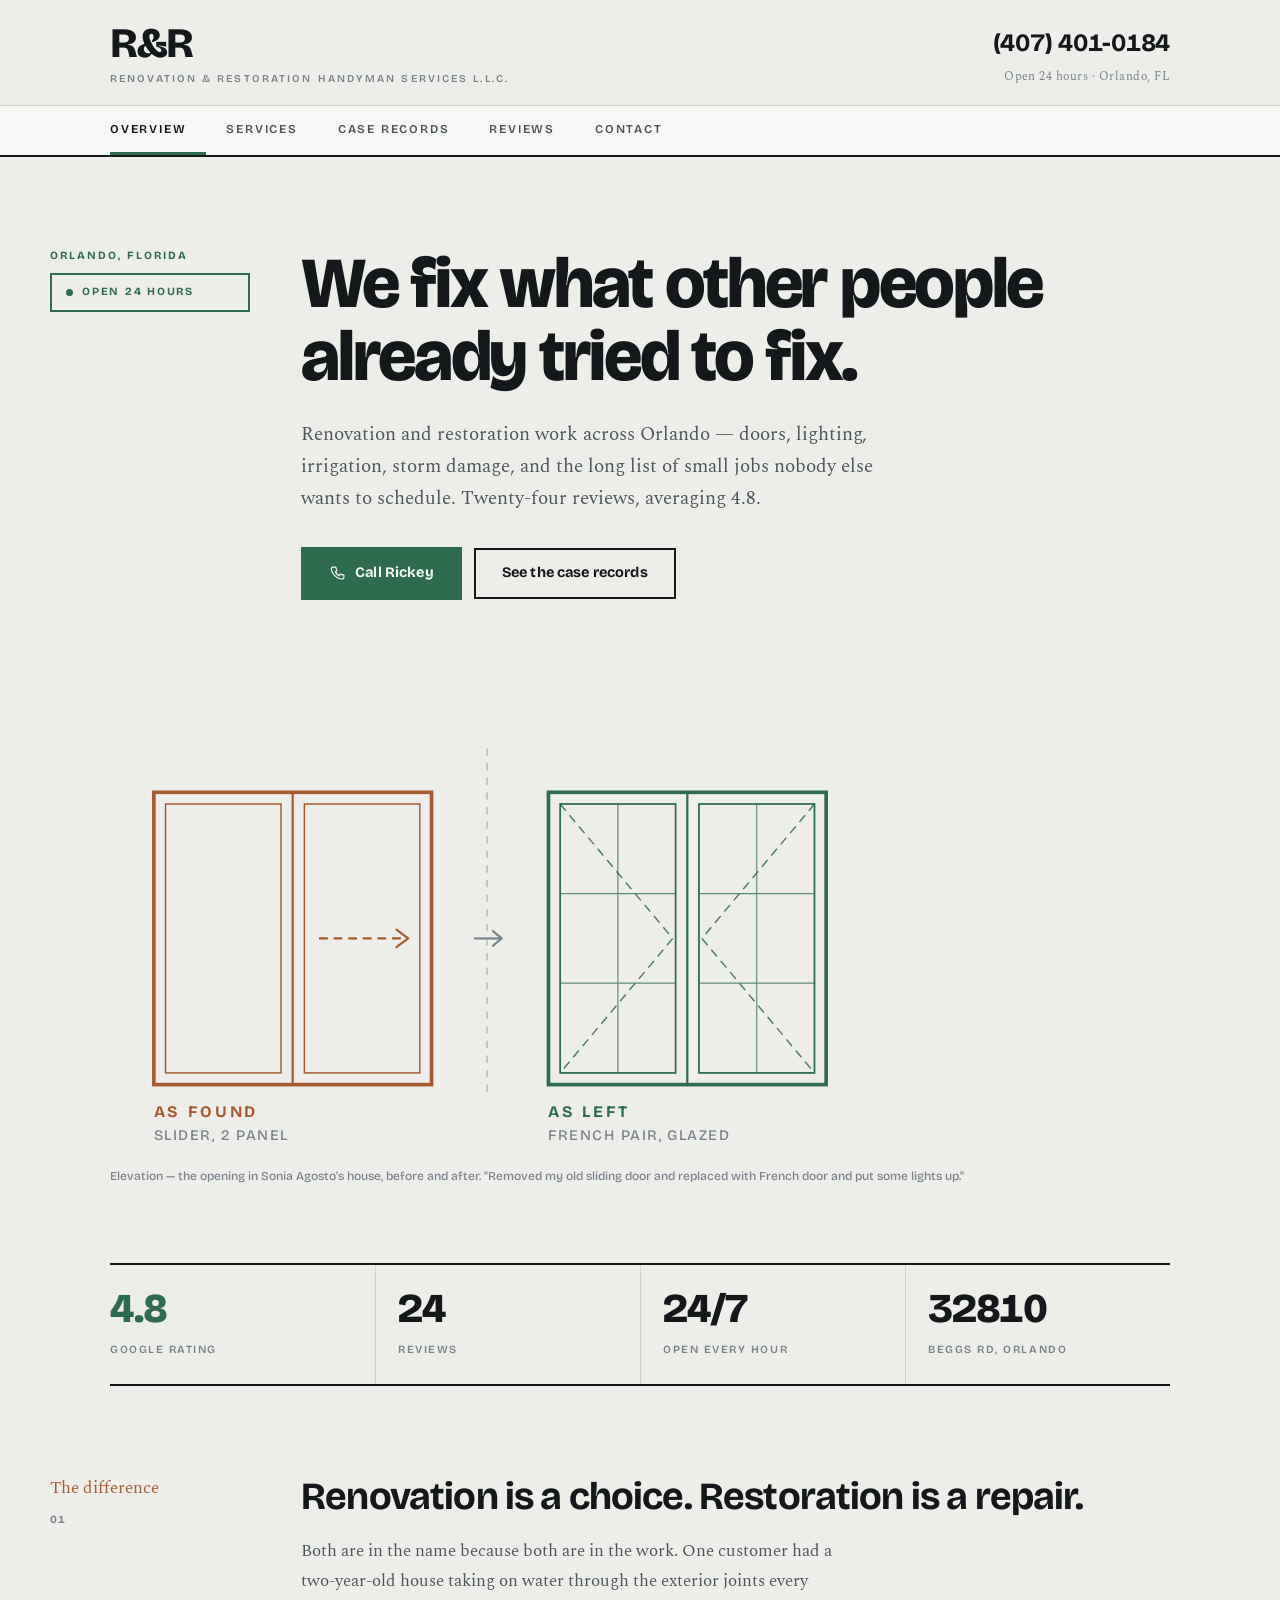
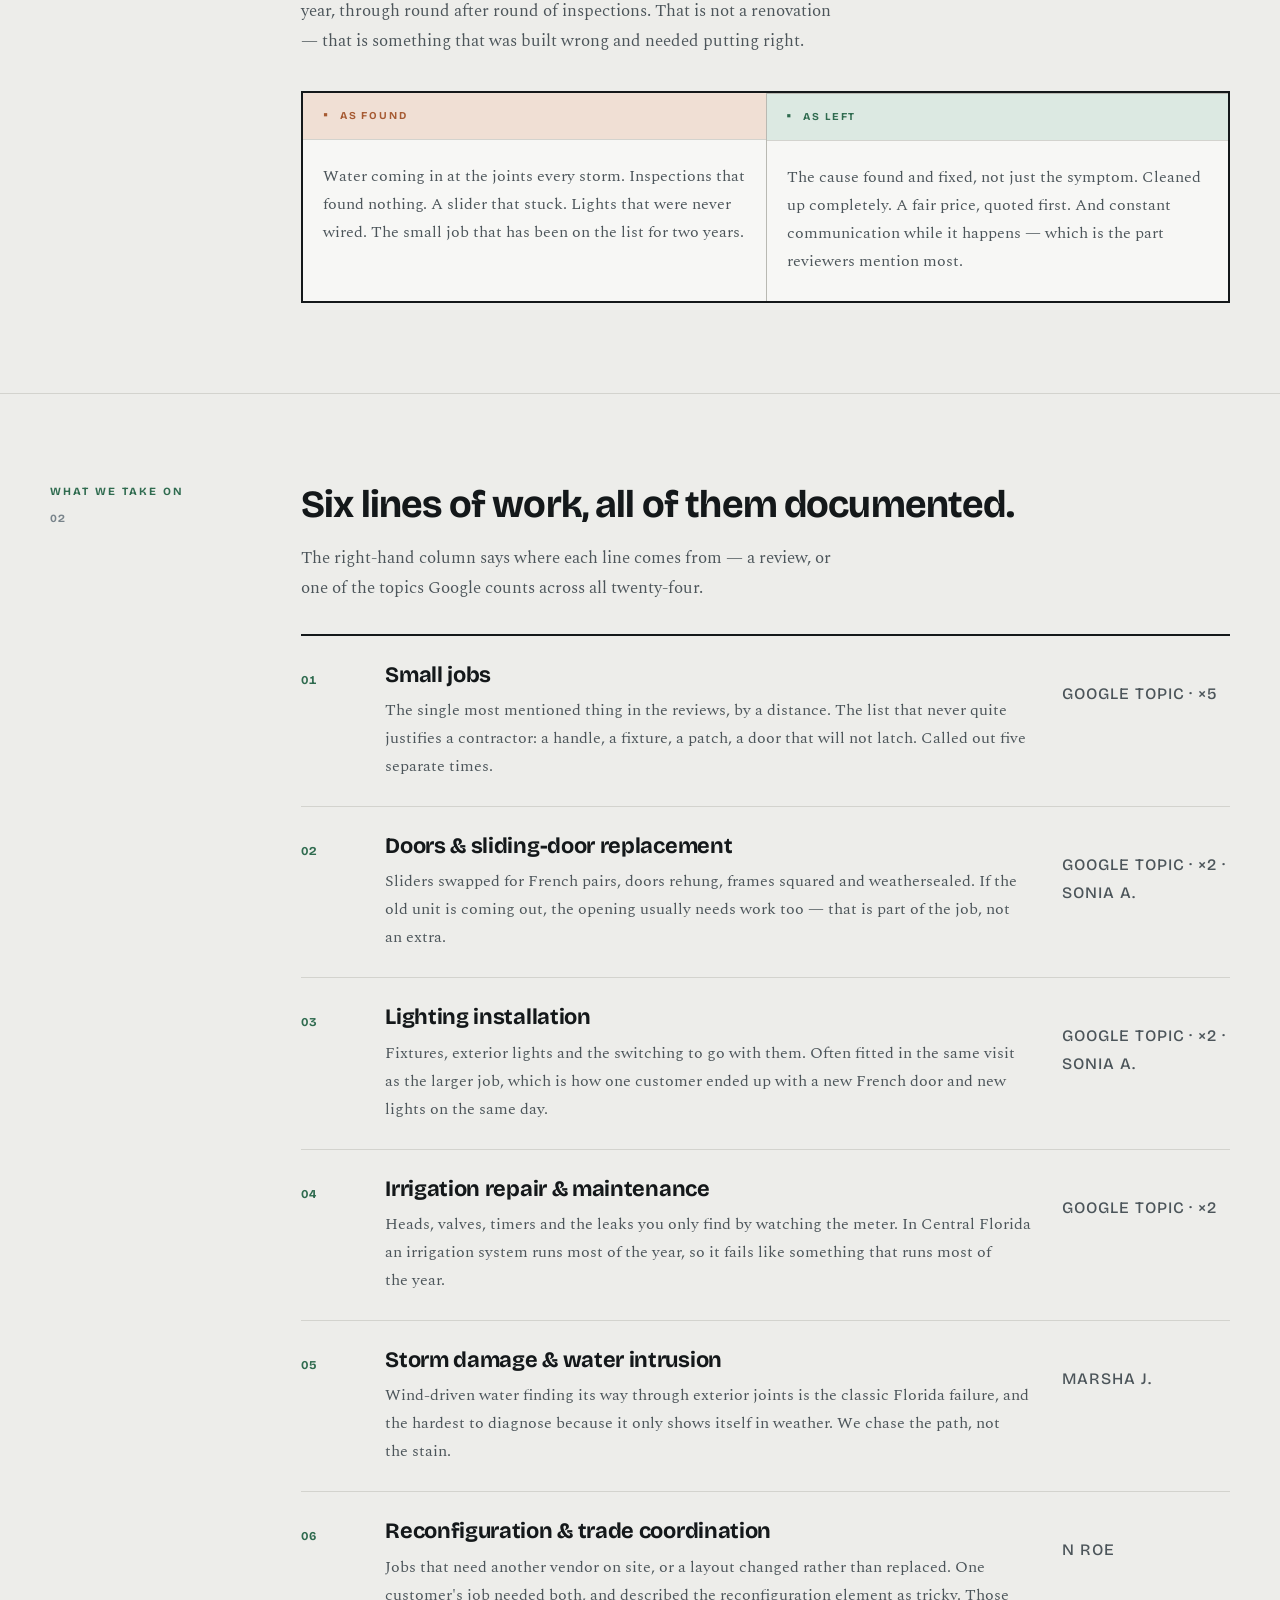
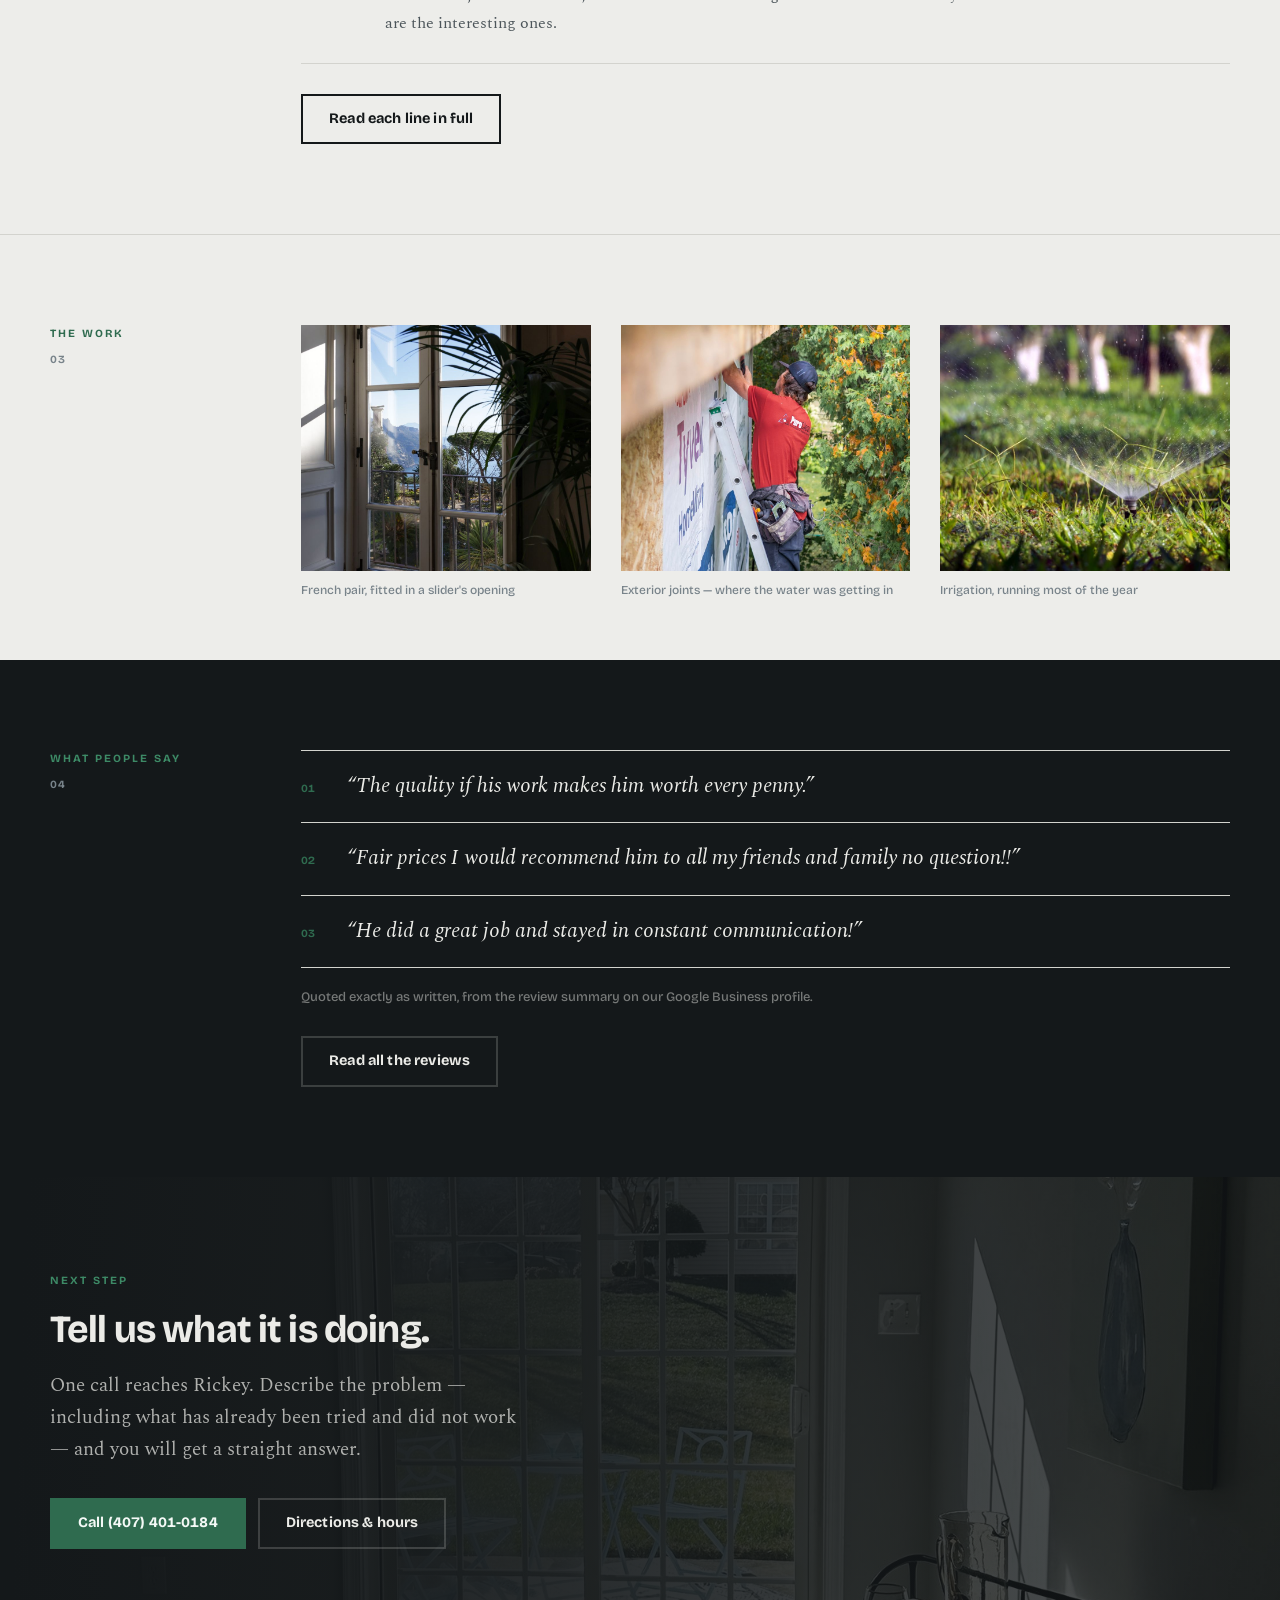
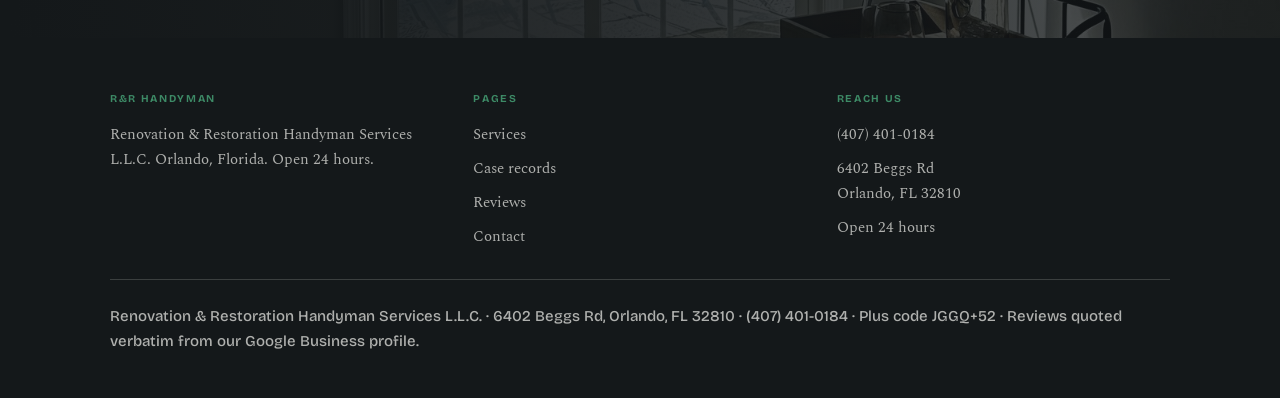
==== index.html @ 91dd341e "R&R Handyman site A fourth identity, sharing no architecture with the other three sites.  The busine" ====
<!DOCTYPE html>
<html lang="en">
<head>
<meta charset="utf-8">
<meta name="viewport" content="width=device-width, initial-scale=1">
<title>R&amp;R Handyman — Renovation &amp; Restoration in Orlando, FL</title>
<meta name="description" content="Renovation &amp; Restoration Handyman Services L.L.C. — doors, lighting, irrigation, storm-damage restoration and small jobs in Orlando, Florida. 4.8 stars, 24 reviews. Open 24 hours. (407) 401-0184.">
<link rel="preconnect" href="https://fonts.googleapis.com">
<link rel="preconnect" href="https://fonts.gstatic.com" crossorigin>
<link rel="stylesheet" href="https://fonts.googleapis.com/css2?family=Bricolage+Grotesque:opsz,wght@12..96,500;12..96,600;12..96,700;12..96,800&family=Spectral:ital,wght@0,400;0,500;0,600;1,400&display=swap">
<link rel="stylesheet" href="assets/site.css">
</head>
<body>

<header class="masthead">
  <div class="mast-top">
    <a class="mast-brand" href="index.html">
      <span class="mast-rr">R&amp;R</span>
      <span class="mast-full">Renovation &amp; Restoration Handyman Services L.L.C.</span>
    </a>
    <div class="mast-meta">
      <a class="ph" href="tel:+14074010184">(407) 401-0184</a>
      <span class="hrs">Open 24 hours · Orlando, FL</span>
    </div>
  </div>
  <nav class="mast-nav" aria-label="Main">
    <ul>
      <li><a href="index.html" aria-current="page">Overview</a></li>
      <li><a href="services.html">Services</a></li>
      <li><a href="cases.html">Case records</a></li>
      <li><a href="reviews.html">Reviews</a></li>
      <li><a href="contact.html">Contact</a></li>
    </ul>
  </nav>
</header>

<main>

  <section class="wrap section">
    <div class="hang">
      <div class="hang-label">
        <span class="kicker">Orlando, Florida</span>
        <span class="open"><span class="open-dot"></span>Open 24 hours</span>
      </div>
      <div>
        <h1 class="display">We fix what other people already tried to fix.</h1>
        <p class="lede measure" style="margin-top: 26px">Renovation and restoration work across Orlando — doors, lighting, irrigation, storm damage, and the long list of small jobs nobody else wants to schedule. Twenty-four reviews, averaging 4.8.</p>
        <div class="btn-row" style="margin-top: 32px">
          <a class="btn btn-green" href="tel:+14074010184">
            <svg width="17" height="17" viewBox="0 0 24 24" fill="none" aria-hidden="true"><path d="M6.6 3h3l1.5 5.2-2.1 1.5a12.5 12.5 0 0 0 5.3 5.3l1.5-2.1L21 14.4v3a2.4 2.4 0 0 1-2.6 2.4A16.8 16.8 0 0 1 3.2 5.6A2.4 2.4 0 0 1 5.6 3z" stroke="currentColor" stroke-width="1.7" stroke-linecap="round" stroke-linejoin="round"/></svg>
            Call Rickey
          </a>
          <a class="btn btn-line" href="cases.html">See the case records</a>
        </div>
      </div>
    </div>
  </section>

  <section class="wrap" style="padding-bottom: clamp(48px, 6vw, 80px)">
    <!-- Before/after door elevation, drawn from a documented job: a
         two-panel slider removed and a glazed French pair fitted in the
         same opening. Swing is shown the way an elevation shows it. -->
    <figure class="fig" style="margin: 0">
      <svg viewBox="0 0 520 320" fill="none" role="img" aria-label="Elevation drawing: a two-panel sliding door as found, and a glazed French door pair as left, in the same opening" style="width: 100%; max-width: 760px">
        <!-- AS FOUND: two-panel slider -->
        <g stroke="var(--oxide)">
          <rect x="30" y="70" width="190" height="200" stroke-width="2.5"/>
          <path d="M125 70v200" stroke-width="1.5"/>
          <rect x="38" y="78" width="79" height="184" stroke-width="1"/>
          <rect x="133" y="78" width="79" height="184" stroke-width="1"/>
          <path d="M143 170h60" stroke-width="1.5" stroke-dasharray="6 4"/>
          <path d="M196 164l8 6-8 6" stroke-width="1.5" stroke-linecap="round" stroke-linejoin="round"/>
        </g>
        <text x="30" y="292" font-family="Bricolage Grotesque, sans-serif" font-size="11" font-weight="700" letter-spacing="1.8" fill="var(--oxide)">AS FOUND</text>
        <text x="30" y="308" font-family="Bricolage Grotesque, sans-serif" font-size="10" font-weight="500" letter-spacing="1" fill="var(--ink-3)">SLIDER, 2 PANEL</text>

        <!-- the spine -->
        <g>
          <path d="M258 40v240" stroke="var(--rule-2)" stroke-width="1" stroke-dasharray="5 5"/>
          <path d="M249 170h18" stroke="var(--ink-3)" stroke-width="1.5"/>
          <path d="M262 165l6 5-6 5" stroke="var(--ink-3)" stroke-width="1.5" stroke-linecap="round" stroke-linejoin="round"/>
        </g>

        <!-- AS LEFT: glazed French pair, with elevation swing marks -->
        <g stroke="var(--green)">
          <rect x="300" y="70" width="190" height="200" stroke-width="2.5"/>
          <path d="M395 70v200" stroke-width="1.5"/>
          <rect x="308" y="78" width="79" height="184" stroke-width="1.2"/>
          <rect x="403" y="78" width="79" height="184" stroke-width="1.2"/>
          <!-- glazing bars: two lites across, three down, each leaf -->
          <path d="M347.5 78v184M308 139.3h79M308 200.6h79" stroke-width="0.8" opacity=".75"/>
          <path d="M442.5 78v184M403 139.3h79M403 200.6h79" stroke-width="0.8" opacity=".75"/>
          <!-- swing indication, elevation convention -->
          <path d="M308 78L385 170L308 262" stroke-width="1" stroke-dasharray="6 4" opacity=".85"/>
          <path d="M482 78L405 170L482 262" stroke-width="1" stroke-dasharray="6 4" opacity=".85"/>
        </g>
        <text x="300" y="292" font-family="Bricolage Grotesque, sans-serif" font-size="11" font-weight="700" letter-spacing="1.8" fill="var(--green)">AS LEFT</text>
        <text x="300" y="308" font-family="Bricolage Grotesque, sans-serif" font-size="10" font-weight="500" letter-spacing="1" fill="var(--ink-3)">FRENCH PAIR, GLAZED</text>
      </svg>
      <figcaption>Elevation — the opening in Sonia Agosto's house, before and after. "Removed my old sliding door and replaced with French door and put some lights up."</figcaption>
    </figure>
  </section>

  <section class="wrap">
    <div class="tally">
      <div><p class="v green">4.8</p><p class="k">Google rating</p></div>
      <div><p class="v">24</p><p class="k">Reviews</p></div>
      <div><p class="v">24/7</p><p class="k">Open every hour</p></div>
      <div><p class="v">32810</p><p class="k">Beggs Rd, Orlando</p></div>
    </div>
  </section>

  <section class="wrap section">
    <div class="hang">
      <div class="hang-label">
        <span class="kicker-oxide">The difference</span>
        <span class="kicker-num">01</span>
      </div>
      <div>
        <h2 class="h-section measure-tight">Renovation is a choice. Restoration is a repair.</h2>
        <p class="prose measure" style="margin-top: 20px; margin-bottom: 34px">Both are in the name because both are in the work. One customer had a two-year-old house taking on water through the exterior joints every year, through round after round of inspections. That is not a renovation — that is something that was built wrong and needed putting right.</p>

        <div class="spine">
          <div class="side side-found">
            <p class="side-head"><span class="mk">▪</span>As found</p>
            <div class="side-body">
              <p>Water coming in at the joints every storm. Inspections that found nothing. A slider that stuck. Lights that were never wired. The small job that has been on the list for two years.</p>
            </div>
          </div>
          <div class="side side-left">
            <p class="side-head"><span class="mk">▪</span>As left</p>
            <div class="side-body">
              <p>The cause found and fixed, not just the symptom. Cleaned up completely. A fair price, quoted first. And constant communication while it happens — which is the part reviewers mention most.</p>
            </div>
          </div>
        </div>
      </div>
    </div>
  </section>

  <div class="rule"></div>

  <section class="wrap section">
    <div class="hang">
      <div class="hang-label">
        <span class="kicker">What we take on</span>
        <span class="kicker-num">02</span>
      </div>
      <div>
        <h2 class="h-section measure-tight">Six lines of work, all of them documented.</h2>
        <p class="prose measure" style="margin-top: 18px; margin-bottom: 30px">The right-hand column says where each line comes from — a review, or one of the topics Google counts across all twenty-four.</p>

        <div class="rows">
          <div class="row">
            <span class="row-n">01</span>
            <div>
              <h3>Small jobs</h3>
              <p>The single most mentioned thing in the reviews, by a distance. The list that never quite justifies a contractor: a handle, a fixture, a patch, a door that will not latch. Called out five separate times.</p>
            </div>
            <p class="row-src">Google topic · ×5</p>
          </div>
          <div class="row">
            <span class="row-n">02</span>
            <div>
              <h3>Doors &amp; sliding-door replacement</h3>
              <p>Sliders swapped for French pairs, doors rehung, frames squared and weathersealed. If the old unit is coming out, the opening usually needs work too — that is part of the job, not an extra.</p>
            </div>
            <p class="row-src">Google topic · ×2 · Sonia A.</p>
          </div>
          <div class="row">
            <span class="row-n">03</span>
            <div>
              <h3>Lighting installation</h3>
              <p>Fixtures, exterior lights and the switching to go with them. Often fitted in the same visit as the larger job, which is how one customer ended up with a new French door and new lights on the same day.</p>
            </div>
            <p class="row-src">Google topic · ×2 · Sonia A.</p>
          </div>
          <div class="row">
            <span class="row-n">04</span>
            <div>
              <h3>Irrigation repair &amp; maintenance</h3>
              <p>Heads, valves, timers and the leaks you only find by watching the meter. In Central Florida an irrigation system runs most of the year, so it fails like something that runs most of the year.</p>
            </div>
            <p class="row-src">Google topic · ×2</p>
          </div>
          <div class="row">
            <span class="row-n">05</span>
            <div>
              <h3>Storm damage &amp; water intrusion</h3>
              <p>Wind-driven water finding its way through exterior joints is the classic Florida failure, and the hardest to diagnose because it only shows itself in weather. We chase the path, not the stain.</p>
            </div>
            <p class="row-src">Marsha J.</p>
          </div>
          <div class="row">
            <span class="row-n">06</span>
            <div>
              <h3>Reconfiguration &amp; trade coordination</h3>
              <p>Jobs that need another vendor on site, or a layout changed rather than replaced. One customer's job needed both, and described the reconfiguration element as tricky. Those are the interesting ones.</p>
            </div>
            <p class="row-src">N Roe</p>
          </div>
        </div>

        <div class="btn-row" style="margin-top: 30px">
          <a class="btn btn-line" href="services.html">Read each line in full</a>
        </div>
      </div>
    </div>
  </section>

  <div class="rule"></div>

  <section class="wrap section">
    <div class="hang">
      <div class="hang-label">
        <span class="kicker">The work</span>
        <span class="kicker-num">03</span>
      </div>
      <div class="fig-row">
        <figure class="fig fig-4x3">
          <img src="assets/img/french-left.jpg" alt="French doors standing open onto a garden">
          <figcaption>French pair, fitted in a slider's opening</figcaption>
        </figure>
        <figure class="fig fig-4x3">
          <img src="assets/img/exterior-found.jpg" alt="A worker on a ladder repairing exterior siding">
          <figcaption>Exterior joints — where the water was getting in</figcaption>
        </figure>
        <figure class="fig fig-4x3">
          <img src="assets/img/irrigation.jpg" alt="A sprinkler watering a green lawn">
          <figcaption>Irrigation, running most of the year</figcaption>
        </figure>
      </div>
    </div>
  </section>

  <section class="band">
    <div class="wrap section">
      <div class="hang">
        <div class="hang-label">
          <span class="kicker">What people say</span>
          <span class="kicker-num">04</span>
        </div>
        <div>
          <div class="quotes">
            <div class="quote-row">
              <span class="n">01</span>
              <p class="q" style="color: var(--on-slate)">“The quality if his work makes him worth every penny.”</p>
            </div>
            <div class="quote-row">
              <span class="n">02</span>
              <p class="q" style="color: var(--on-slate)">“Fair prices I would recommend him to all my friends and family no question!!”</p>
            </div>
            <div class="quote-row">
              <span class="n">03</span>
              <p class="q" style="color: var(--on-slate)">“He did a great job and stayed in constant communication!”</p>
            </div>
          </div>
          <p class="fine" style="margin-top: 18px">Quoted exactly as written, from the review summary on our Google Business profile.</p>
          <div class="btn-row" style="margin-top: 28px">
            <a class="btn btn-line-light" href="reviews.html">Read all the reviews</a>
          </div>
        </div>
      </div>
    </div>
  </section>

  <section class="band-photo">
    <img src="assets/img/hero.jpg" alt="A sunlit living room with glass doors opening onto a lawn">
    <span class="veil"></span>
    <div class="wrap section">
      <span class="kicker">Next step</span>
      <h2 class="h-section measure-tight" style="margin-top: 14px; color: var(--on-slate)">Tell us what it is doing.</h2>
      <p class="lede measure-tight" style="margin-top: 20px">One call reaches Rickey. Describe the problem — including what has already been tried and did not work — and you will get a straight answer.</p>
      <div class="btn-row" style="margin-top: 32px">
        <a class="btn btn-green" href="tel:+14074010184">Call (407) 401-0184</a>
        <a class="btn btn-line-light" href="contact.html">Directions &amp; hours</a>
      </div>
    </div>
  </section>
</main>

<footer class="foot">
  <div class="wrap">
    <div class="foot-grid">
      <div>
        <h4>R&amp;R Handyman</h4>
        <p>Renovation &amp; Restoration Handyman Services L.L.C. Orlando, Florida. Open 24 hours.</p>
      </div>
      <div>
        <h4>Pages</h4>
        <ul>
          <li><a href="services.html">Services</a></li>
          <li><a href="cases.html">Case records</a></li>
          <li><a href="reviews.html">Reviews</a></li>
          <li><a href="contact.html">Contact</a></li>
        </ul>
      </div>
      <div>
        <h4>Reach us</h4>
        <ul>
          <li><a href="tel:+14074010184">(407) 401-0184</a></li>
          <li><a href="contact.html">6402 Beggs Rd<br>Orlando, FL 32810</a></li>
          <li>Open 24 hours</li>
        </ul>
      </div>
    </div>
    <p class="foot-fine">Renovation &amp; Restoration Handyman Services L.L.C. · 6402 Beggs Rd, Orlando, FL 32810 · (407) 401-0184 · Plus code JGGQ+52 · Reviews quoted verbatim from our Google Business profile.</p>
  </div>
</footer>

</body>
</html>
---- assets/site.css ----
/* ═══════════════════════════════════════════════════════════════════
   Renovation & Restoration Handyman Services L.L.C. — stylesheet

   Identity: as found → as left. The business restores things, so the
   page is built as a set of case records with a before/after spine.
   The palette carries the concept: oxide for the condition found,
   restoration green for the condition left, on a plaster ground.

   Type inverts the usual: a grotesque display over a serif body.
   ═══════════════════════════════════════════════════════════════════ */

:root {
  --plaster:   #EDEDEA;
  --plaster-2: #E2E2DE;
  --paper:     #F7F7F5;
  --slate:     #14181A;
  --slate-2:   #2A3033;

  --ink:    #14181A;
  --ink-2:  #4C555A;
  --ink-3:  #78838A;
  --rule:   #D3D3CE;
  --rule-2: #B9B9B2;

  --oxide:      #A65A32;   /* as found */
  --oxide-soft: #F0DFD4;
  --green:      #2F6B4F;   /* as left */
  --green-hi:   #3D8A66;
  --green-soft: #DCE9E2;

  --on-slate:   #EBEBE7;
  --on-slate-2: rgba(235, 235, 231, 0.72);
  --on-slate-3: rgba(235, 235, 231, 0.46);
  --rule-slate: rgba(235, 235, 231, 0.18);

  --font-display: "Bricolage Grotesque", "Helvetica Neue", Arial, sans-serif;
  --font-body:    "Spectral", Georgia, "Times New Roman", serif;

  --wrap: 1180px;
  --gutter: clamp(20px, 5vw, 60px);
}

@media (prefers-color-scheme: dark) {
  :root:not([data-theme="light"]) {
    --plaster: #101416; --plaster-2: #171D20; --paper: #1A2124;
    --slate: #05090A; --slate-2: #0E1416;
    --ink: #E9EAE7; --ink-2: #AAB4B8; --ink-3: #808C92;
    --rule: #242D31; --rule-2: #354146;
    --oxide: #D08355; --oxide-soft: #33200F;
    --green: #5FAE86; --green-hi: #7BC69E; --green-soft: #12281E;
    --on-slate: #E9EAE7; --on-slate-2: rgba(233,234,231,.72);
    --on-slate-3: rgba(233,234,231,.46); --rule-slate: rgba(233,234,231,.16);
  }
}
:root[data-theme="dark"] {
  --plaster: #101416; --plaster-2: #171D20; --paper: #1A2124;
  --slate: #05090A; --slate-2: #0E1416;
  --ink: #E9EAE7; --ink-2: #AAB4B8; --ink-3: #808C92;
  --rule: #242D31; --rule-2: #354146;
  --oxide: #D08355; --oxide-soft: #33200F;
  --green: #5FAE86; --green-hi: #7BC69E; --green-soft: #12281E;
  --on-slate: #E9EAE7; --on-slate-2: rgba(233,234,231,.72);
  --on-slate-3: rgba(233,234,231,.46); --rule-slate: rgba(233,234,231,.16);
}

*, *::before, *::after { box-sizing: border-box; }

body {
  margin: 0;
  background: var(--plaster);
  color: var(--ink);
  font-family: var(--font-body);
  font-size: 16.5px;
  line-height: 1.68;
  text-wrap: pretty;
  -webkit-font-smoothing: antialiased;
  -moz-osx-font-smoothing: grayscale;
}
h1, h2, h3, h4 { margin: 0; font-weight: 700; }
p { margin: 0; }
img, svg { display: block; max-width: 100%; }
a { color: var(--green); text-underline-offset: 3px; }
a:hover { color: var(--green-hi); }
:focus { outline: none; }
:focus-visible { outline: 2px solid var(--green); outline-offset: 3px; }
::selection { background: color-mix(in srgb, var(--green) 26%, transparent); }

.wrap { max-width: var(--wrap); margin: 0 auto; padding: 0 var(--gutter); }

/* ══ masthead: brand on one line, nav on a second, rules between ══ */
.masthead { background: var(--plaster); border-bottom: 2px solid var(--slate); }
.mast-top {
  max-width: var(--wrap); margin: 0 auto; padding: 22px var(--gutter) 18px;
  display: flex; align-items: flex-end; flex-wrap: wrap; gap: 14px 28px;
}
.mast-brand { text-decoration: none; color: var(--ink); margin-right: auto; }
.mast-rr {
  font-family: var(--font-display);
  font-variation-settings: "wdth" 100, "opsz" 40;
  font-weight: 800; font-size: clamp(28px, 3.4vw, 42px);
  line-height: .92; letter-spacing: -0.03em; display: block;
}
.mast-full {
  display: block; margin-top: 7px;
  font-family: var(--font-display); font-weight: 600;
  font-size: 10.5px; letter-spacing: 0.2em; text-transform: uppercase;
  color: var(--ink-3);
}
.mast-meta { display: grid; gap: 3px; text-align: right; }
.mast-meta .ph {
  font-family: var(--font-display); font-weight: 700;
  font-size: clamp(19px, 2vw, 25px); letter-spacing: -0.01em;
  color: var(--ink); text-decoration: none; font-variant-numeric: tabular-nums;
}
.mast-meta .ph:hover { color: var(--green); }
.mast-meta .hrs { font-size: 12px; color: var(--ink-3); letter-spacing: .04em; }

.mast-nav {
  border-top: 1px solid var(--rule);
  background: var(--paper);
}
.mast-nav ul {
  max-width: var(--wrap); margin: 0 auto; padding: 0 var(--gutter);
  list-style: none; display: flex; flex-wrap: wrap; gap: 0;
}
.mast-nav a {
  display: block; padding: 13px 20px 13px 0; margin-right: 20px;
  font-family: var(--font-display); font-weight: 600;
  font-size: 12px; letter-spacing: 0.15em; text-transform: uppercase;
  color: var(--ink-2); text-decoration: none;
  border-bottom: 3px solid transparent;
}
.mast-nav a:hover { color: var(--ink); border-bottom-color: var(--rule-2); }
.mast-nav a[aria-current="page"] { color: var(--ink); border-bottom-color: var(--green); }

/* ══ hanging-heading grid: label left, content right ══ */
.hang { display: grid; gap: 20px 40px; grid-template-columns: 1fr; }
@media (min-width: 940px) {
  .hang { grid-template-columns: 200px minmax(0, 1fr); gap: 20px clamp(32px, 4vw, 64px); }
}
.hang-label { align-content: start; display: grid; gap: 8px; }
.kicker {
  font-family: var(--font-display); font-weight: 700;
  font-size: 11px; letter-spacing: 0.18em; text-transform: uppercase;
  color: var(--green);
}
.kicker-oxide { color: var(--oxide); }
.kicker-num {
  font-family: var(--font-display); font-weight: 700;
  font-size: 11px; letter-spacing: 0.12em; color: var(--ink-3);
  font-variant-numeric: tabular-nums;
}

.section { padding: clamp(56px, 7vw, 92px) 0; }
.section-sm { padding: clamp(38px, 4.5vw, 56px) 0; }
.rule { height: 1px; border: 0; margin: 0; background: var(--rule); }
.rule-heavy { height: 2px; border: 0; margin: 0; background: var(--slate); }

/* ══ typography ══ */
.display {
  font-family: var(--font-display);
  font-variation-settings: "wdth" 100, "opsz" 96;
  font-weight: 800; font-size: clamp(38px, 5.6vw, 76px);
  line-height: 1.02; letter-spacing: -0.032em;
}
.h-section {
  font-family: var(--font-display);
  font-variation-settings: "wdth" 100, "opsz" 48;
  font-weight: 700; font-size: clamp(26px, 3vw, 40px);
  line-height: 1.1; letter-spacing: -0.022em;
}
.h-sub {
  font-family: var(--font-display);
  font-variation-settings: "wdth" 100, "opsz" 28;
  font-weight: 700; font-size: clamp(20px, 2vw, 25px);
  line-height: 1.18; letter-spacing: -0.014em;
}
.lede { font-size: 19px; line-height: 32px; color: var(--ink-2); }
.prose { font-size: 16.5px; line-height: 30px; color: var(--ink-2); }
.fine { font-size: 13px; line-height: 22px; color: var(--ink-3); font-family: var(--font-display); font-weight: 500; }
.measure { max-width: 60ch; }
.measure-tight { max-width: 48ch; }
.num { font-variant-numeric: tabular-nums; }

/* ══ buttons ══ */
.btn {
  display: inline-flex; align-items: center; justify-content: center; gap: 9px;
  font-family: var(--font-display); font-weight: 700; font-size: 14.5px;
  letter-spacing: 0.01em; line-height: 1; text-decoration: none; cursor: pointer;
  padding: 16px 26px; border: 2px solid transparent; white-space: nowrap;
  font-variant-numeric: tabular-nums;
  transition: background-color .16s ease, border-color .16s ease, color .16s ease;
}
.btn svg { flex: none; }
.btn-green { background: var(--green); border-color: var(--green); color: #F4F9F6; }
.btn-green:hover { background: var(--green-hi); border-color: var(--green-hi); color: #F4F9F6; }
.btn-slate { background: var(--slate); border-color: var(--slate); color: var(--on-slate); }
.btn-slate:hover { background: var(--slate-2); border-color: var(--slate-2); color: var(--on-slate); }
.btn-line { border-color: var(--slate); color: var(--ink); }
.btn-line:hover { background: var(--slate); color: var(--on-slate); }
.btn-line-light { border-color: var(--rule-slate); color: var(--on-slate); }
.btn-line-light:hover { border-color: var(--on-slate); }
.btn-sm { font-size: 13px; padding: 11px 18px; border-width: 2px; }
.btn-row { display: flex; flex-wrap: wrap; gap: 12px; align-items: center; }

/* ══ open badge ══ */
.open {
  display: inline-flex; align-items: center; gap: 9px;
  font-family: var(--font-display); font-weight: 700;
  font-size: 11px; letter-spacing: 0.16em; text-transform: uppercase;
  color: var(--green); border: 2px solid var(--green); padding: 8px 14px;
}
.open-dot {
  width: 7px; height: 7px; flex: none; border-radius: 50%; background: var(--green);
  animation: blip 2.6s ease-in-out infinite;
}
@keyframes blip { 0%,100% { opacity: 1 } 50% { opacity: .35 } }

/* ══ THE SPINE: as found | as left ══════════════════════════════════
   A center hairline with an oxide side and a green side. This is the
   site's signature component and the reason the palette exists.
   ══════════════════════════════════════════════════════════════════ */
.spine {
  display: grid; grid-template-columns: 1fr;
  border: 2px solid var(--slate); background: var(--paper);
}
@media (min-width: 780px) {
  .spine { grid-template-columns: 1fr 1fr; }
  .spine > .side + .side { border-left: 1px solid var(--rule-2); border-top: 0; }
}
.spine > .side + .side { border-top: 1px solid var(--rule-2); }
.side { padding: 0; display: flex; flex-direction: column; }
.side-head {
  display: flex; align-items: baseline; gap: 10px;
  padding: 14px 20px; border-bottom: 1px solid var(--rule);
  font-family: var(--font-display); font-weight: 700;
  font-size: 10.5px; letter-spacing: 0.18em; text-transform: uppercase;
}
.side-found .side-head { color: var(--oxide); background: var(--oxide-soft); }
.side-left .side-head { color: var(--green); background: var(--green-soft); }
.side-head .mk { font-size: 13px; line-height: 1; }
.side-body { padding: 22px 20px 26px; }
.side-body p { font-size: 16px; line-height: 28px; color: var(--ink-2); }
.side-body p + p { margin-top: 12px; }
.side img { width: 100%; aspect-ratio: 3 / 2; object-fit: cover; }
.side-found img { filter: saturate(.55) contrast(1.04) brightness(.94); }
.side-left img { filter: saturate(.94) contrast(1.03); }

/* ══ case records ══ */
.cases { display: grid; gap: clamp(40px, 5vw, 68px); }
.case { display: grid; gap: 22px; }
.case-head { display: grid; gap: 10px; }
.case-no {
  font-family: var(--font-display); font-weight: 700;
  font-size: 11px; letter-spacing: 0.16em; color: var(--ink-3);
  font-variant-numeric: tabular-nums;
}
.case-cite {
  border-left: 3px solid var(--green); padding-left: 18px;
  font-style: italic; font-size: 16px; line-height: 28px; color: var(--ink-2);
}
.case-cite cite { display: block; font-style: normal; margin-top: 10px; font-family: var(--font-display); font-weight: 600; font-size: 12px; letter-spacing: .1em; text-transform: uppercase; color: var(--ink-3); }

/* ══ figures ══ */
.fig { margin: 0; }
.fig img { width: 100%; height: 100%; object-fit: cover; }
.fig figcaption {
  margin-top: 10px; font-family: var(--font-display); font-weight: 500;
  font-size: 12px; line-height: 19px; color: var(--ink-3);
}
.fig-3x2 img { aspect-ratio: 3 / 2; }
.fig-4x3 img { aspect-ratio: 4 / 3; }
.fig-wide img { aspect-ratio: 2 / 1; }
.fig-row { display: grid; grid-template-columns: repeat(auto-fit, minmax(230px, 1fr)); gap: clamp(18px, 2.5vw, 30px); }

/* ══ slate band ══ */
.band { background: var(--slate); color: var(--on-slate); }
.band .lede, .band .prose { color: var(--on-slate-2); }
.band .fine { color: var(--on-slate-3); }
.band .kicker { color: var(--green-hi); }
.band .rule { background: var(--rule-slate); }
.band-photo { position: relative; overflow: hidden; background: var(--slate); color: var(--on-slate); }
.band-photo > img {
  position: absolute; inset: 0; width: 100%; height: 100%;
  object-fit: cover; opacity: .34; filter: saturate(.72) contrast(1.04);
}
.band-photo .veil {
  position: absolute; inset: 0; pointer-events: none;
  background: linear-gradient(92deg, var(--slate) 2%, color-mix(in srgb, var(--slate) 74%, transparent) 46%, color-mix(in srgb, var(--slate) 22%, transparent) 100%);
}
.band-photo .wrap { position: relative; }
.band-photo .lede { color: var(--on-slate-2); }
.band-photo .kicker { color: var(--green-hi); }

/* ══ service rows ══ */
.rows { display: grid; border-top: 2px solid var(--slate); }
.row {
  display: grid; grid-template-columns: 1fr; gap: 8px 30px;
  padding: 26px 0; border-bottom: 1px solid var(--rule);
}
@media (min-width: 820px) {
  .row { grid-template-columns: 54px minmax(0, 1fr) 168px; align-items: start; }
}
.row-n { font-family: var(--font-display); font-weight: 700; font-size: 12px; letter-spacing: .1em; color: var(--green); font-variant-numeric: tabular-nums; padding-top: 8px; }
.row h3 { font-family: var(--font-display); font-variation-settings: "opsz" 28; font-weight: 700; font-size: 22px; line-height: 1.2; letter-spacing: -0.014em; }
.row p { font-size: 16px; line-height: 28px; color: var(--ink-2); margin-top: 8px; }
.row-src { font-family: var(--font-display); font-weight: 500; font-size: 11.5px; line-height: 18px; letter-spacing: .06em; text-transform: uppercase; color: var(--ink-3); padding-top: 10px; }

/* ══ figures / stats as a rule-bounded strip ══ */
.tally { display: grid; grid-template-columns: repeat(auto-fit, minmax(150px, 1fr)); border-block: 2px solid var(--slate); }
.tally > div { padding: 24px 22px; border-left: 1px solid var(--rule); }
.tally > div:first-child { border-left: 0; padding-left: 0; }
.tally .v {
  font-family: var(--font-display); font-variation-settings: "opsz" 48;
  font-weight: 800; font-size: clamp(30px, 3.2vw, 44px); line-height: 1;
  letter-spacing: -0.03em; font-variant-numeric: tabular-nums;
}
.tally .v.green { color: var(--green); }
.tally .k { font-family: var(--font-display); font-weight: 600; font-size: 11px; letter-spacing: .14em; text-transform: uppercase; color: var(--ink-3); margin-top: 11px; }

/* ══ reviews ══ */
.rating { display: flex; flex-wrap: wrap; align-items: flex-end; gap: 18px 34px; }
.rating-score {
  font-family: var(--font-display); font-variation-settings: "opsz" 96;
  font-weight: 800; font-size: clamp(56px, 7vw, 90px); line-height: .84;
  letter-spacing: -0.04em; color: var(--green); font-variant-numeric: tabular-nums;
}
.stars { color: var(--green); font-size: 17px; letter-spacing: 4px; }
.stars .off { color: var(--rule-2); }
.rating-meta { font-size: 15.5px; color: var(--ink-2); }

.topics { display: grid; grid-template-columns: repeat(auto-fit, minmax(250px, 1fr)); gap: 0 40px; max-width: 800px; margin: 0; }
.topic { display: flex; align-items: baseline; justify-content: space-between; gap: 16px; padding: 12px 0; border-bottom: 1px solid var(--rule); }
.topic dt { font-size: 16px; color: var(--ink-2); }
.topic dd { margin: 0; font-family: var(--font-display); font-weight: 700; font-size: 14px; color: var(--ink-3); font-variant-numeric: tabular-nums; }

.quotes { display: grid; border-top: 1px solid var(--rule); }
.quote-row { display: grid; grid-template-columns: 30px 1fr; gap: 16px; padding: 20px 0; border-bottom: 1px solid var(--rule); align-items: baseline; }
.quote-row .n { font-family: var(--font-display); font-weight: 700; font-size: 11px; color: var(--green); font-variant-numeric: tabular-nums; }
.quote-row .q { font-size: clamp(17px, 1.8vw, 21px); line-height: 1.5; font-style: italic; color: var(--ink); }

.entries { display: grid; gap: 0; border-top: 2px solid var(--slate); }
.entry { display: grid; grid-template-columns: 1fr; gap: 14px 34px; padding: 32px 0; border-bottom: 1px solid var(--rule); }
@media (min-width: 880px) { .entry { grid-template-columns: 200px minmax(0, 1fr); } }
.entry-by { display: grid; gap: 7px; align-content: start; }
.entry-name { font-family: var(--font-display); font-variation-settings: "opsz" 24; font-weight: 700; font-size: 19px; line-height: 1.18; letter-spacing: -0.012em; }
.entry-meta { font-family: var(--font-display); font-weight: 500; font-size: 11.5px; line-height: 18px; color: var(--ink-3); font-variant-numeric: tabular-nums; }
.entry-stars { color: var(--green); font-size: 12px; letter-spacing: 2.5px; }
.entry-body p { font-size: 17px; line-height: 30px; color: var(--ink); }
.entry-body .trunc { color: var(--ink-3); font-style: italic; }
.reply { margin-top: 18px; padding: 16px 18px; background: var(--green-soft); border-left: 3px solid var(--green); }
.reply .rl { font-family: var(--font-display); font-weight: 700; font-size: 10.5px; letter-spacing: .14em; text-transform: uppercase; color: var(--green); }
.reply p { font-size: 15px; line-height: 26px; color: var(--ink-2); margin-top: 8px; }

/* ══ ticks / faq / details ══ */
.ticks { list-style: none; margin: 0; padding: 0; display: grid; gap: 13px; }
.ticks li { display: grid; grid-template-columns: 20px 1fr; gap: 13px; font-size: 16px; line-height: 27px; color: var(--ink-2); }
.ticks svg { color: var(--green); margin-top: 6px; }

.faq { display: grid; border-top: 2px solid var(--slate); }
.faq-item { display: grid; grid-template-columns: 1fr; gap: 8px 34px; padding: 24px 0; border-bottom: 1px solid var(--rule); }
@media (min-width: 880px) { .faq-item { grid-template-columns: 260px minmax(0, 1fr); align-items: start; } }
.faq-item h3 { font-family: var(--font-display); font-variation-settings: "opsz" 24; font-weight: 700; font-size: 18px; line-height: 1.25; letter-spacing: -0.01em; }
.faq-item p { font-size: 16px; line-height: 28px; color: var(--ink-2); }

.particulars { display: grid; border-top: 1px solid var(--rule-slate); }
.particulars > div { display: grid; grid-template-columns: 1fr; gap: 4px 24px; padding: 18px 0; border-bottom: 1px solid var(--rule-slate); }
@media (min-width: 700px) { .particulars > div { grid-template-columns: 190px minmax(0, 1fr); align-items: baseline; } }
.particulars .k { font-family: var(--font-display); font-weight: 700; font-size: 10.5px; letter-spacing: .16em; text-transform: uppercase; color: var(--green-hi); }
.particulars .v { font-family: var(--font-display); font-weight: 600; font-size: 19px; line-height: 28px; color: var(--on-slate); font-variant-numeric: tabular-nums; }
.particulars .v a { color: var(--on-slate); text-decoration: none; }
.particulars .v a:hover { color: var(--green-hi); }

/* ══ footer ══ */
.foot { background: var(--slate); color: var(--on-slate); }
.foot .wrap { padding-top: 52px; padding-bottom: 44px; }
.foot-grid { display: grid; grid-template-columns: repeat(auto-fit, minmax(200px, 1fr)); gap: 30px; padding-bottom: 30px; border-bottom: 1px solid var(--rule-slate); }
.foot h4 { font-family: var(--font-display); font-weight: 700; font-size: 10.5px; letter-spacing: .16em; text-transform: uppercase; color: var(--green-hi); margin-bottom: 14px; }
.foot ul { list-style: none; margin: 0; padding: 0; display: grid; gap: 9px; }
.foot a { color: var(--on-slate-2); text-decoration: none; font-size: 15px; }
.foot a:hover { color: var(--on-slate); }
.foot p, .foot li { font-size: 15px; line-height: 25px; color: var(--on-slate-2); }
.foot-fine { font-family: var(--font-display); font-weight: 500; font-size: 12px; line-height: 20px; color: var(--on-slate-3); margin-top: 24px; }

@media (prefers-reduced-motion: reduce) {
  *, *::before, *::after { animation-duration: .001ms !important; animation-iteration-count: 1 !important; transition-duration: .001ms !important; }
}
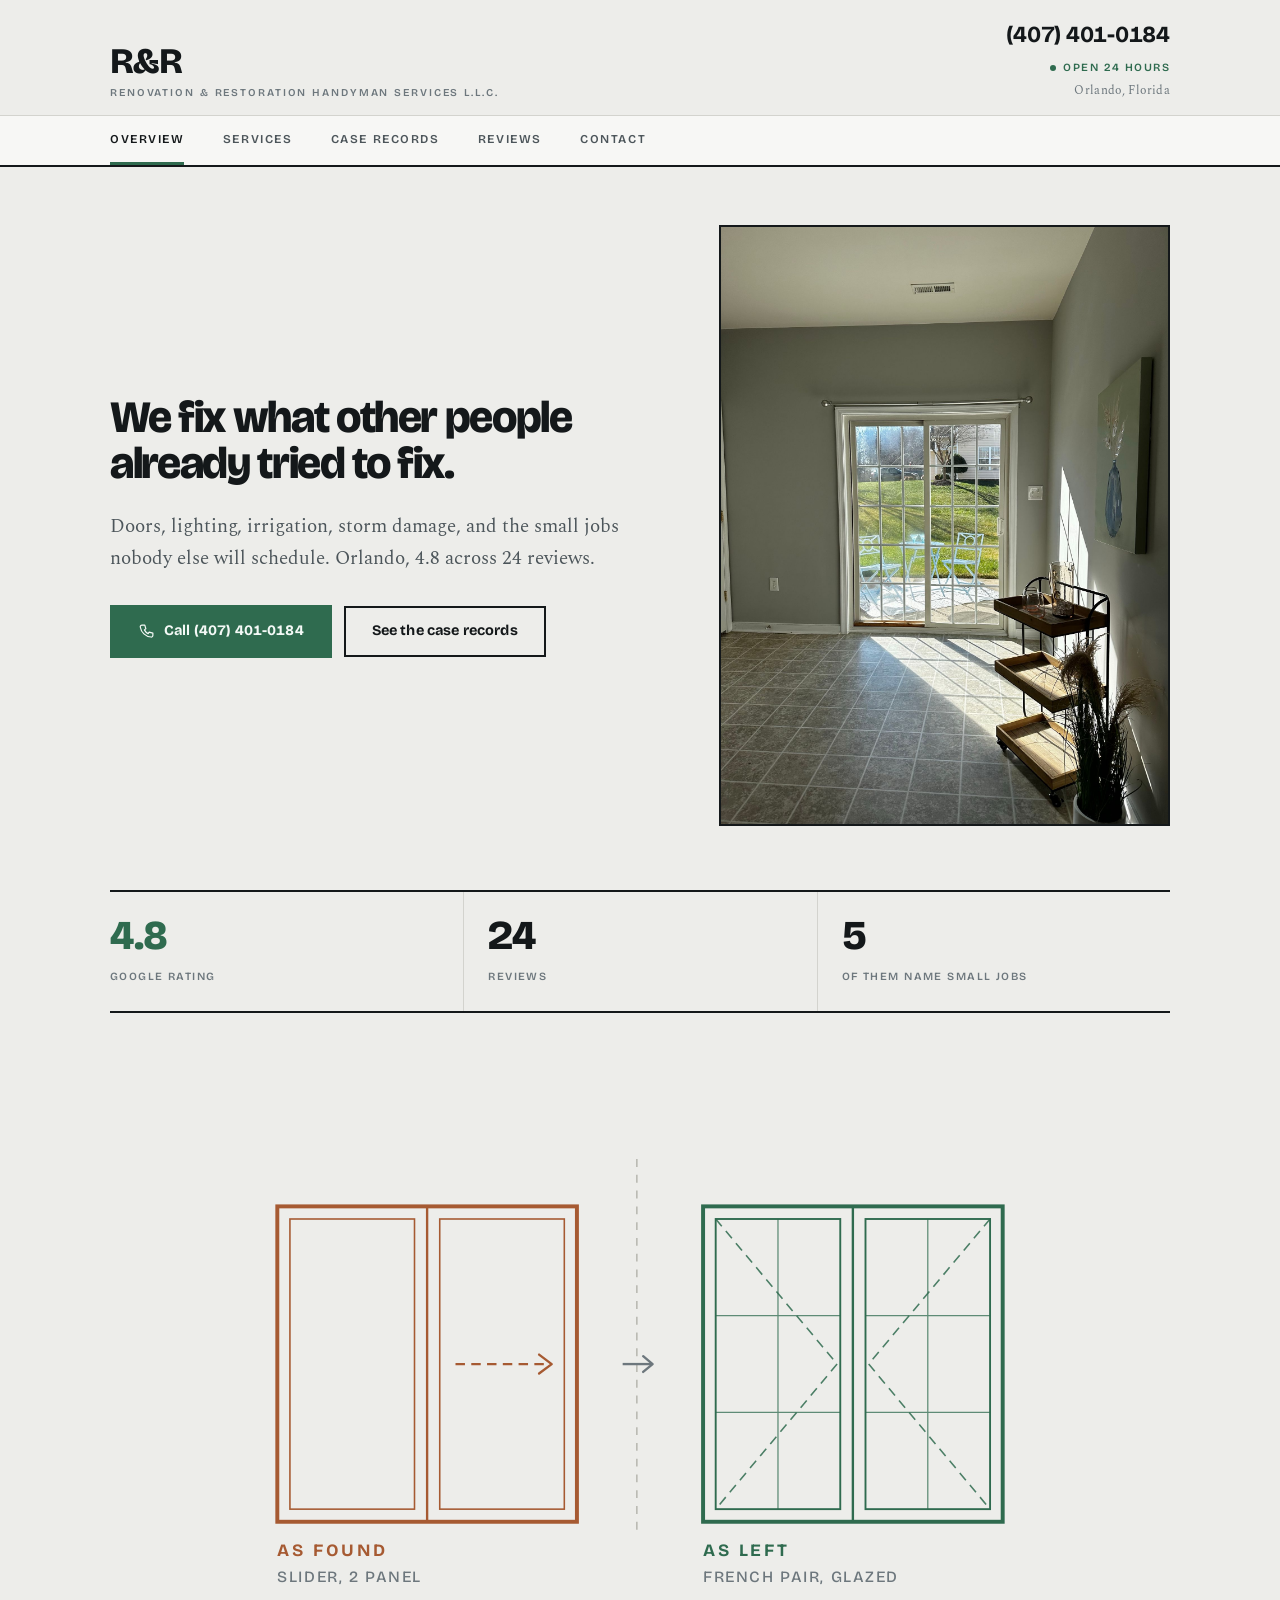
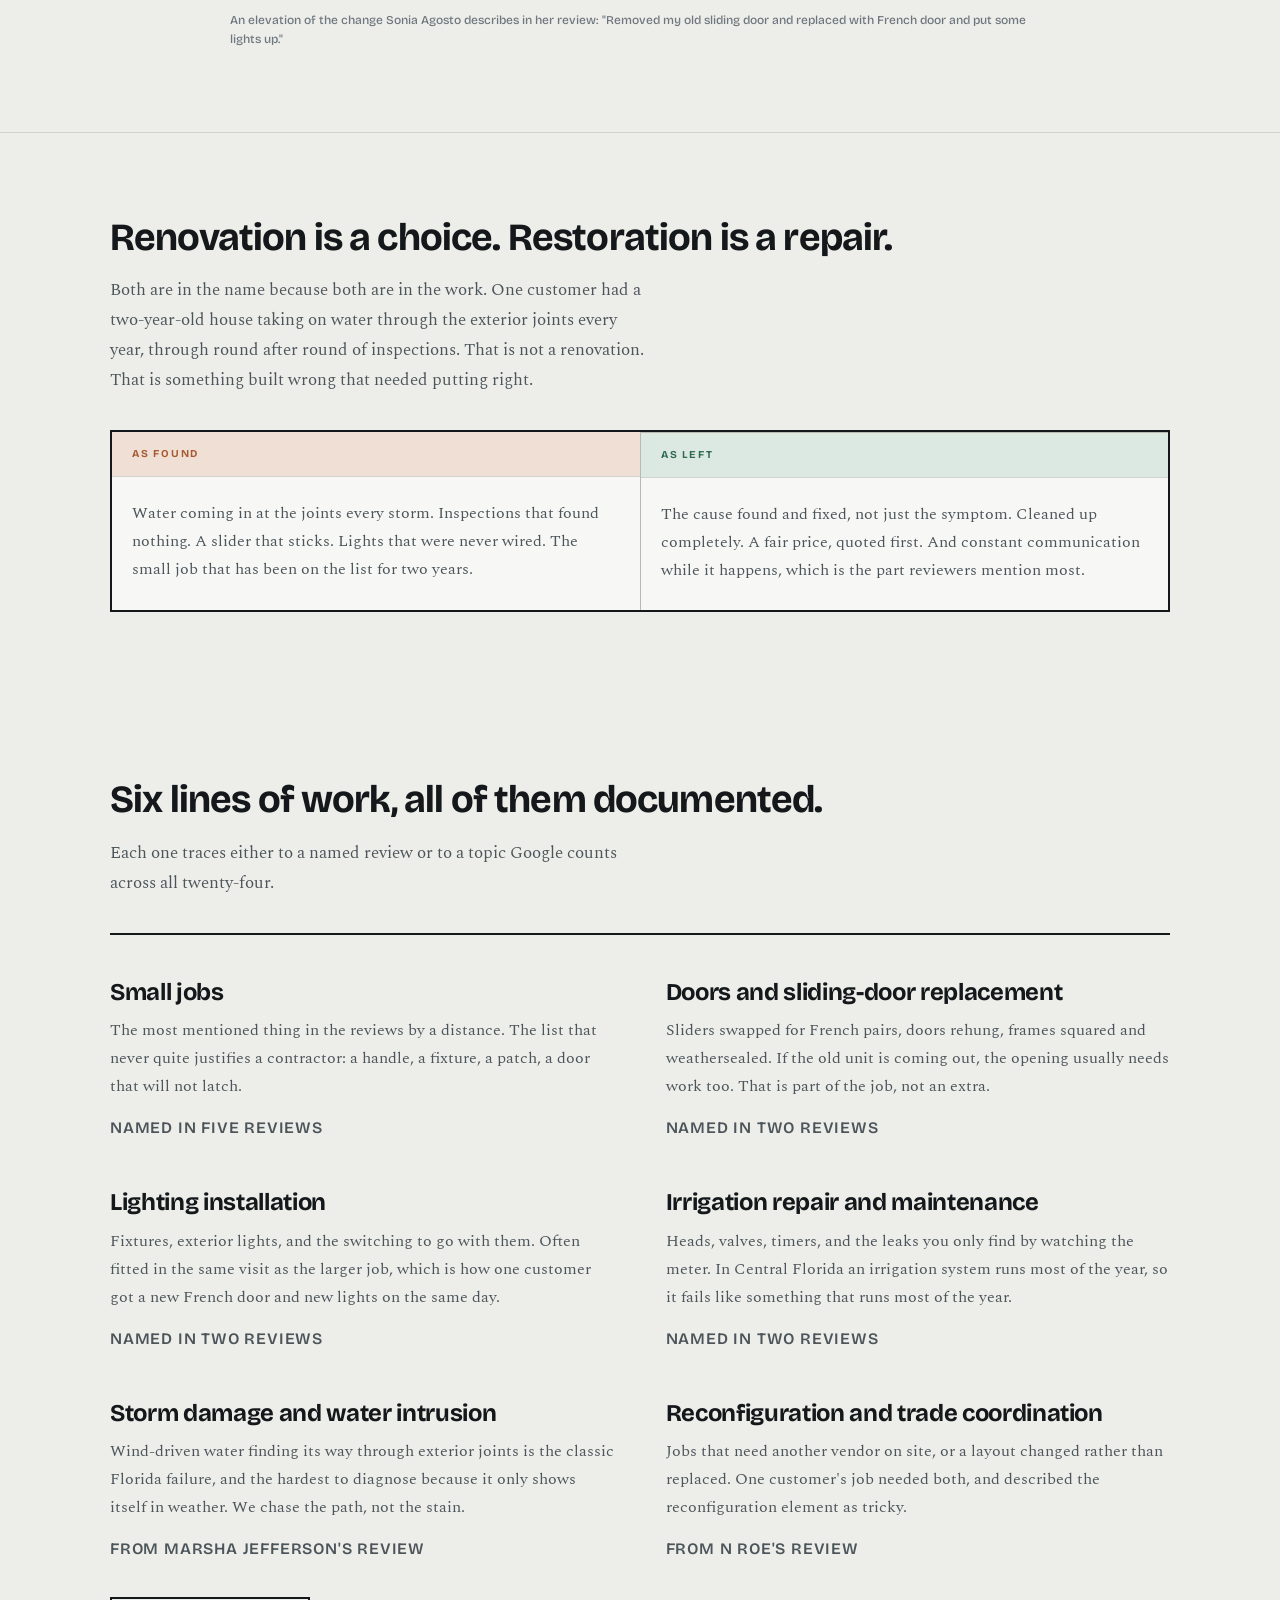
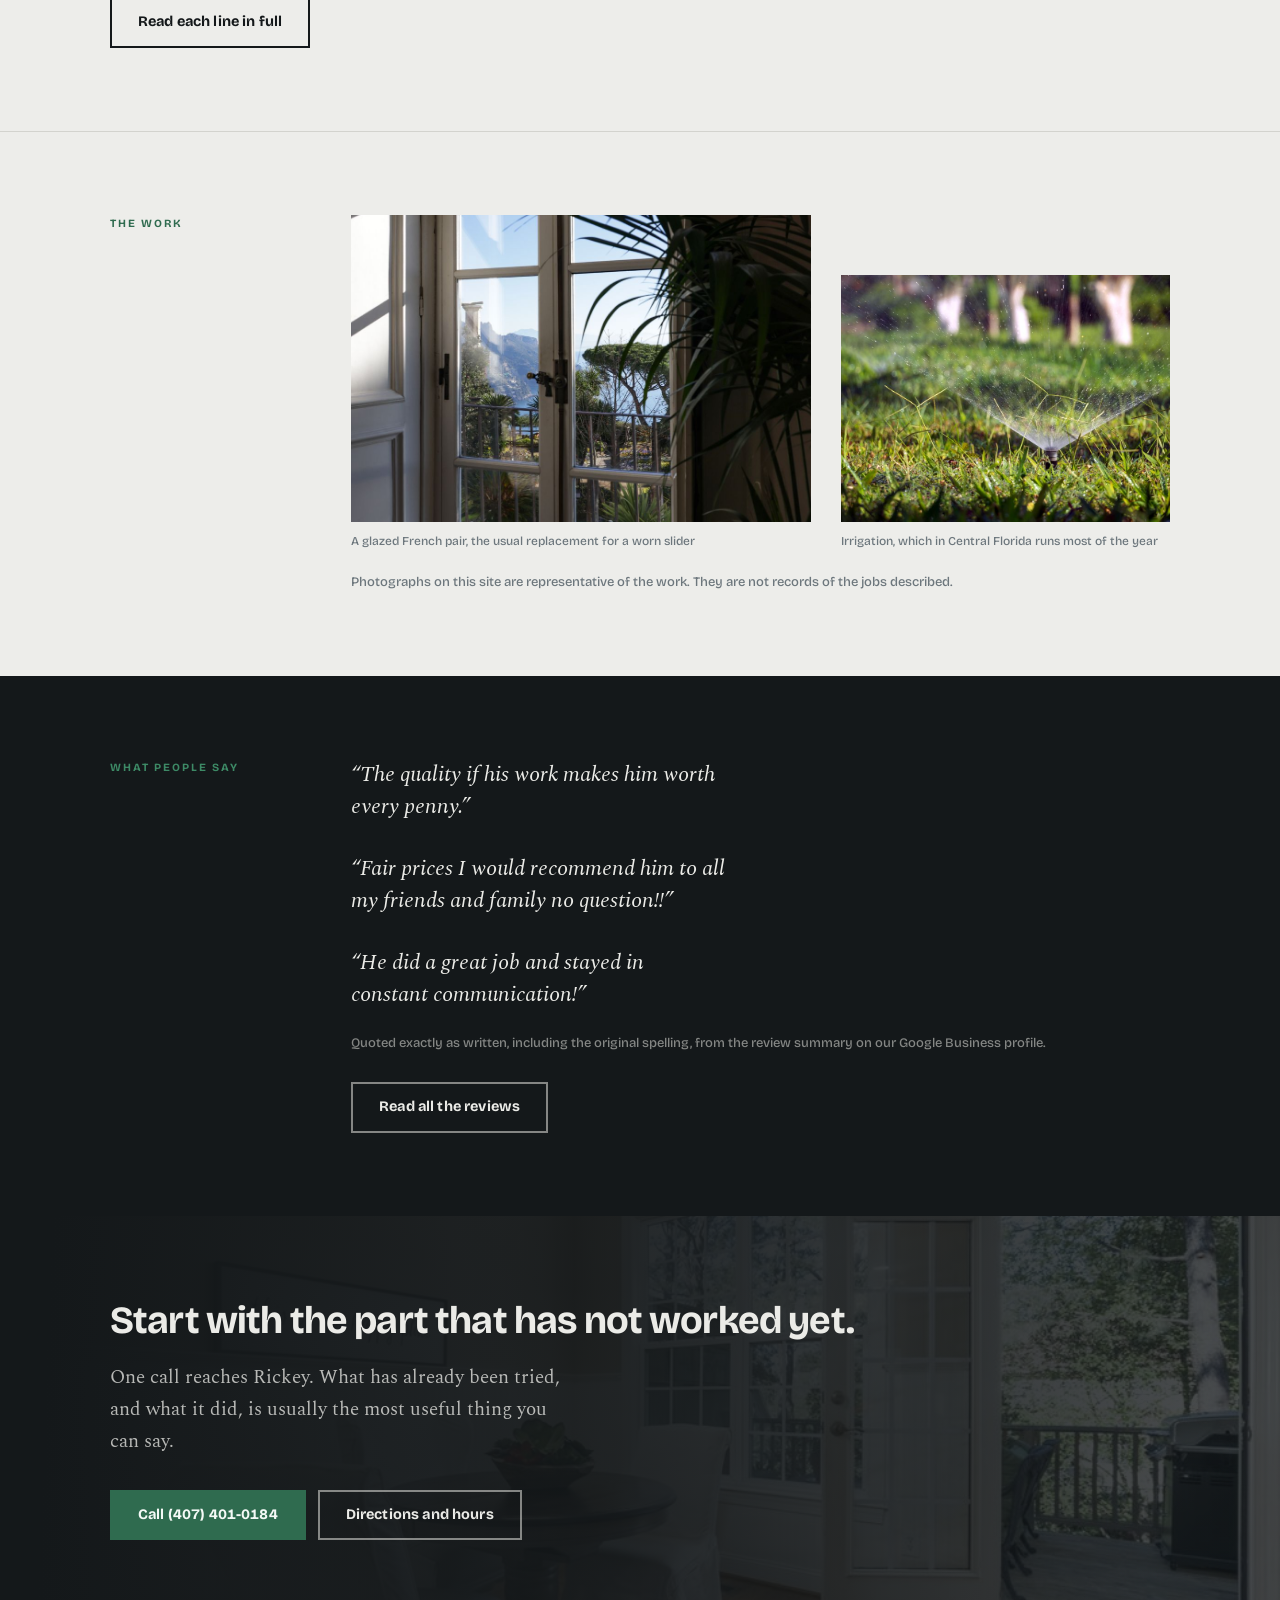
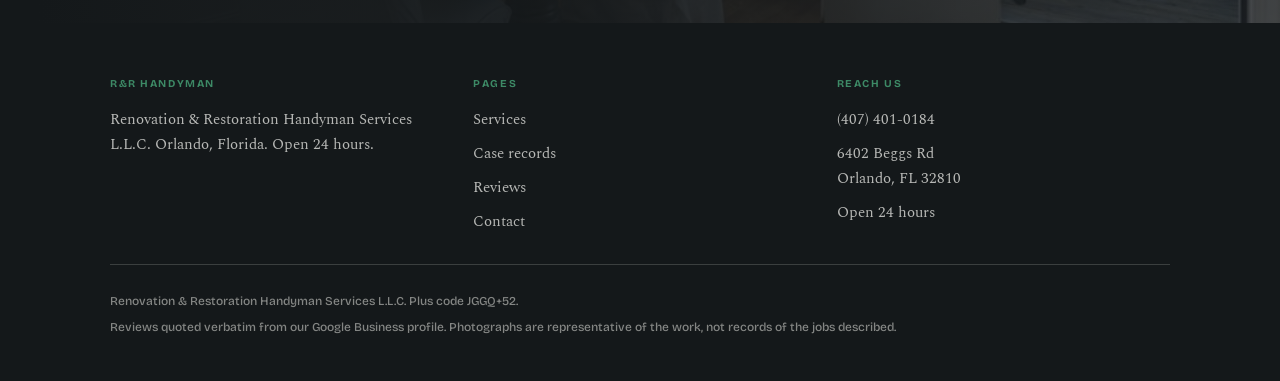
==== commit 2df71ad0: "Revamp: strip AI-slop tells, fix two layout bugs Preserves the identity (as found / as left, oxide a" ====
--- a/index.html
+++ b/index.html
@@ -3,14 +3,68 @@
 <head>
 <meta charset="utf-8">
 <meta name="viewport" content="width=device-width, initial-scale=1">
-<title>R&amp;R Handyman — Renovation &amp; Restoration in Orlando, FL</title>
-<meta name="description" content="Renovation &amp; Restoration Handyman Services L.L.C. — doors, lighting, irrigation, storm-damage restoration and small jobs in Orlando, Florida. 4.8 stars, 24 reviews. Open 24 hours. (407) 401-0184.">
+<title>R&amp;R Handyman: Renovation and Restoration in Orlando, FL</title>
+<meta name="description" content="Renovation &amp; Restoration Handyman Services L.L.C. Doors, lighting, irrigation, storm damage and small jobs in Orlando, Florida. 4.8 stars across 24 Google reviews. Open 24 hours. (407) 401-0184.">
+<link rel="canonical" href="https://stevelouisjean0-byte.github.io/rr-handyman-orlando/index.html">
+<meta name="theme-color" content="#EDEDEA" media="(prefers-color-scheme: light)">
+<meta name="theme-color" content="#101416" media="(prefers-color-scheme: dark)">
+<link rel="icon" href="assets/favicon.svg" type="image/svg+xml">
+
+<meta property="og:type" content="website">
+<meta property="og:site_name" content="R&amp;R Handyman">
+<meta property="og:title" content="R&amp;R Handyman: Renovation and Restoration in Orlando, FL">
+<meta property="og:description" content="Doors, lighting, irrigation, storm damage and the small jobs nobody else will schedule. 4.8 across 24 Google reviews. Open 24 hours.">
+<meta property="og:url" content="https://stevelouisjean0-byte.github.io/rr-handyman-orlando/index.html">
+<meta property="og:image" content="https://stevelouisjean0-byte.github.io/rr-handyman-orlando/assets/img/hero.jpg">
+<meta name="twitter:card" content="summary_large_image">
+
 <link rel="preconnect" href="https://fonts.googleapis.com">
 <link rel="preconnect" href="https://fonts.gstatic.com" crossorigin>
 <link rel="stylesheet" href="https://fonts.googleapis.com/css2?family=Bricolage+Grotesque:opsz,wght@12..96,500;12..96,600;12..96,700;12..96,800&family=Spectral:ital,wght@0,400;0,500;0,600;1,400&display=swap">
 <link rel="stylesheet" href="assets/site.css">
+
+<!-- No aggregateRating here on purpose. The 4.8 / 24 figure is real, but
+     it comes from the Google Business profile, and Google's structured-data
+     guidelines disallow marking up reviews collected on another platform as
+     your own. Marking it up risks a manual action and earns no rich result,
+     so the number is stated in the visible copy instead. -->
+<script type="application/ld+json">
+{
+  "@context": "https://schema.org",
+  "@type": "HomeAndConstructionBusiness",
+  "name": "Renovation & Restoration Handyman Services L.L.C.",
+  "alternateName": "R&R Handyman",
+  "url": "https://stevelouisjean0-byte.github.io/rr-handyman-orlando/",
+  "telephone": "+1-407-401-0184",
+  "address": {
+    "@type": "PostalAddress",
+    "streetAddress": "6402 Beggs Rd",
+    "addressLocality": "Orlando",
+    "addressRegion": "FL",
+    "postalCode": "32810",
+    "addressCountry": "US"
+  },
+  "areaServed": { "@type": "City", "name": "Orlando" },
+  "openingHoursSpecification": [{
+    "@type": "OpeningHoursSpecification",
+    "dayOfWeek": ["Monday","Tuesday","Wednesday","Thursday","Friday","Saturday","Sunday"],
+    "opens": "00:00",
+    "closes": "23:59"
+  }],
+  "makesOffer": [
+    { "@type": "Offer", "itemOffered": { "@type": "Service", "name": "Small jobs and repairs" } },
+    { "@type": "Offer", "itemOffered": { "@type": "Service", "name": "Door and sliding-door replacement" } },
+    { "@type": "Offer", "itemOffered": { "@type": "Service", "name": "Lighting installation" } },
+    { "@type": "Offer", "itemOffered": { "@type": "Service", "name": "Irrigation repair and maintenance" } },
+    { "@type": "Offer", "itemOffered": { "@type": "Service", "name": "Storm damage and water intrusion repair" } },
+    { "@type": "Offer", "itemOffered": { "@type": "Service", "name": "Reconfiguration and trade coordination" } }
+  ]
+}
+</script>
 </head>
 <body>
+
+<a class="skip" href="#main">Skip to content</a>
 
 <header class="masthead">
   <div class="mast-top">
@@ -20,7 +74,8 @@
     </a>
     <div class="mast-meta">
       <a class="ph" href="tel:+14074010184">(407) 401-0184</a>
-      <span class="hrs">Open 24 hours · Orlando, FL</span>
+      <span class="mast-open">Open 24 hours</span>
+      <span class="mast-where">Orlando, Florida</span>
     </div>
   </div>
   <nav class="mast-nav" aria-label="Main">
@@ -34,228 +89,191 @@
   </nav>
 </header>
 
-<main>
-
-  <section class="wrap section">
-    <div class="hang">
-      <div class="hang-label">
-        <span class="kicker">Orlando, Florida</span>
-        <span class="open"><span class="open-dot"></span>Open 24 hours</span>
-      </div>
+<main id="main">
+
+  <!-- 1. Asymmetric split: copy beside a photograph. -->
+  <section class="wrap hero">
+    <div class="hero-grid">
       <div>
         <h1 class="display">We fix what other people already tried to fix.</h1>
-        <p class="lede measure" style="margin-top: 26px">Renovation and restoration work across Orlando — doors, lighting, irrigation, storm damage, and the long list of small jobs nobody else wants to schedule. Twenty-four reviews, averaging 4.8.</p>
-        <div class="btn-row" style="margin-top: 32px">
+        <p class="lede measure" style="margin-top: 24px">Doors, lighting, irrigation, storm damage, and the small jobs nobody else will schedule. Orlando, 4.8 across 24 reviews.</p>
+        <div class="btn-row" style="margin-top: 30px">
           <a class="btn btn-green" href="tel:+14074010184">
             <svg width="17" height="17" viewBox="0 0 24 24" fill="none" aria-hidden="true"><path d="M6.6 3h3l1.5 5.2-2.1 1.5a12.5 12.5 0 0 0 5.3 5.3l1.5-2.1L21 14.4v3a2.4 2.4 0 0 1-2.6 2.4A16.8 16.8 0 0 1 3.2 5.6A2.4 2.4 0 0 1 5.6 3z" stroke="currentColor" stroke-width="1.7" stroke-linecap="round" stroke-linejoin="round"/></svg>
-            Call Rickey
+            Call (407) 401-0184
           </a>
           <a class="btn btn-line" href="cases.html">See the case records</a>
         </div>
       </div>
-    </div>
-  </section>
-
-  <section class="wrap" style="padding-bottom: clamp(48px, 6vw, 80px)">
-    <!-- Before/after door elevation, drawn from a documented job: a
-         two-panel slider removed and a glazed French pair fitted in the
-         same opening. Swing is shown the way an elevation shows it. -->
-    <figure class="fig" style="margin: 0">
-      <svg viewBox="0 0 520 320" fill="none" role="img" aria-label="Elevation drawing: a two-panel sliding door as found, and a glazed French door pair as left, in the same opening" style="width: 100%; max-width: 760px">
-        <!-- AS FOUND: two-panel slider -->
-        <g stroke="var(--oxide)">
-          <rect x="30" y="70" width="190" height="200" stroke-width="2.5"/>
-          <path d="M125 70v200" stroke-width="1.5"/>
-          <rect x="38" y="78" width="79" height="184" stroke-width="1"/>
-          <rect x="133" y="78" width="79" height="184" stroke-width="1"/>
-          <path d="M143 170h60" stroke-width="1.5" stroke-dasharray="6 4"/>
-          <path d="M196 164l8 6-8 6" stroke-width="1.5" stroke-linecap="round" stroke-linejoin="round"/>
-        </g>
-        <text x="30" y="292" font-family="Bricolage Grotesque, sans-serif" font-size="11" font-weight="700" letter-spacing="1.8" fill="var(--oxide)">AS FOUND</text>
-        <text x="30" y="308" font-family="Bricolage Grotesque, sans-serif" font-size="10" font-weight="500" letter-spacing="1" fill="var(--ink-3)">SLIDER, 2 PANEL</text>
-
-        <!-- the spine -->
-        <g>
-          <path d="M258 40v240" stroke="var(--rule-2)" stroke-width="1" stroke-dasharray="5 5"/>
-          <path d="M249 170h18" stroke="var(--ink-3)" stroke-width="1.5"/>
-          <path d="M262 165l6 5-6 5" stroke="var(--ink-3)" stroke-width="1.5" stroke-linecap="round" stroke-linejoin="round"/>
-        </g>
-
-        <!-- AS LEFT: glazed French pair, with elevation swing marks -->
-        <g stroke="var(--green)">
-          <rect x="300" y="70" width="190" height="200" stroke-width="2.5"/>
-          <path d="M395 70v200" stroke-width="1.5"/>
-          <rect x="308" y="78" width="79" height="184" stroke-width="1.2"/>
-          <rect x="403" y="78" width="79" height="184" stroke-width="1.2"/>
-          <!-- glazing bars: two lites across, three down, each leaf -->
-          <path d="M347.5 78v184M308 139.3h79M308 200.6h79" stroke-width="0.8" opacity=".75"/>
-          <path d="M442.5 78v184M403 139.3h79M403 200.6h79" stroke-width="0.8" opacity=".75"/>
-          <!-- swing indication, elevation convention -->
-          <path d="M308 78L385 170L308 262" stroke-width="1" stroke-dasharray="6 4" opacity=".85"/>
-          <path d="M482 78L405 170L482 262" stroke-width="1" stroke-dasharray="6 4" opacity=".85"/>
-        </g>
-        <text x="300" y="292" font-family="Bricolage Grotesque, sans-serif" font-size="11" font-weight="700" letter-spacing="1.8" fill="var(--green)">AS LEFT</text>
-        <text x="300" y="308" font-family="Bricolage Grotesque, sans-serif" font-size="10" font-weight="500" letter-spacing="1" fill="var(--ink-3)">FRENCH PAIR, GLAZED</text>
-      </svg>
-      <figcaption>Elevation — the opening in Sonia Agosto's house, before and after. "Removed my old sliding door and replaced with French door and put some lights up."</figcaption>
-    </figure>
-  </section>
-
+      <figure class="hero-fig">
+        <img src="assets/img/hero.jpg" width="1200" height="1500" alt="A sunlit living room with glass doors opening onto a lawn" fetchpriority="high" decoding="async">
+      </figure>
+    </div>
+  </section>
+
+  <!-- 2. Rule-bounded numeric strip. Three figures that are genuinely
+       figures, all three traceable to the Google Business profile. -->
   <section class="wrap">
     <div class="tally">
-      <div><p class="v green">4.8</p><p class="k">Google rating</p></div>
-      <div><p class="v">24</p><p class="k">Reviews</p></div>
-      <div><p class="v">24/7</p><p class="k">Open every hour</p></div>
-      <div><p class="v">32810</p><p class="k">Beggs Rd, Orlando</p></div>
-    </div>
-  </section>
-
+      <div><p class="v green num">4.8</p><p class="k">Google rating</p></div>
+      <div><p class="v num">24</p><p class="k">Reviews</p></div>
+      <div><p class="v num">5</p><p class="k">Of them name small jobs</p></div>
+    </div>
+  </section>
+
+  <!-- 3. A single centred drawing. Nothing beside it. -->
   <section class="wrap section">
-    <div class="hang">
-      <div class="hang-label">
-        <span class="kicker-oxide">The difference</span>
-        <span class="kicker-num">01</span>
-      </div>
-      <div>
-        <h2 class="h-section measure-tight">Renovation is a choice. Restoration is a repair.</h2>
-        <p class="prose measure" style="margin-top: 20px; margin-bottom: 34px">Both are in the name because both are in the work. One customer had a two-year-old house taking on water through the exterior joints every year, through round after round of inspections. That is not a renovation — that is something that was built wrong and needed putting right.</p>
-
-        <div class="spine">
-          <div class="side side-found">
-            <p class="side-head"><span class="mk">▪</span>As found</p>
-            <div class="side-body">
-              <p>Water coming in at the joints every storm. Inspections that found nothing. A slider that stuck. Lights that were never wired. The small job that has been on the list for two years.</p>
-            </div>
-          </div>
-          <div class="side side-left">
-            <p class="side-head"><span class="mk">▪</span>As left</p>
-            <div class="side-body">
-              <p>The cause found and fixed, not just the symptom. Cleaned up completely. A fair price, quoted first. And constant communication while it happens — which is the part reviewers mention most.</p>
-            </div>
-          </div>
-        </div>
-      </div>
+    <div class="plate">
+      <!-- Before and after door elevation, drawn from the change Sonia
+           Agosto describes in her review: a two-panel slider removed
+           and a glazed French pair fitted in the same opening. Swing
+           is shown the way an elevation shows it. -->
+      <figure class="fig">
+        <svg viewBox="0 0 520 320" fill="none" role="img" aria-label="Elevation drawing: a two-panel sliding door as found, and a glazed French door pair as left, in the same opening" style="width: 100%">
+          <!-- AS FOUND: two-panel slider -->
+          <g stroke="var(--oxide)">
+            <rect x="30" y="70" width="190" height="200" stroke-width="2.5"/>
+            <path d="M125 70v200" stroke-width="1.5"/>
+            <rect x="38" y="78" width="79" height="184" stroke-width="1"/>
+            <rect x="133" y="78" width="79" height="184" stroke-width="1"/>
+            <path d="M143 170h60" stroke-width="1.5" stroke-dasharray="6 4"/>
+            <path d="M196 164l8 6-8 6" stroke-width="1.5" stroke-linecap="round" stroke-linejoin="round"/>
+          </g>
+          <text x="30" y="292" font-family="Bricolage Grotesque, sans-serif" font-size="11" font-weight="700" letter-spacing="1.8" fill="var(--oxide)">AS FOUND</text>
+          <text x="30" y="308" font-family="Bricolage Grotesque, sans-serif" font-size="10" font-weight="500" letter-spacing="1" fill="var(--ink-3)">SLIDER, 2 PANEL</text>
+
+          <!-- the spine -->
+          <g>
+            <path d="M258 40v240" stroke="var(--rule-2)" stroke-width="1" stroke-dasharray="5 5"/>
+            <path d="M249 170h18" stroke="var(--ink-3)" stroke-width="1.5"/>
+            <path d="M262 165l6 5-6 5" stroke="var(--ink-3)" stroke-width="1.5" stroke-linecap="round" stroke-linejoin="round"/>
+          </g>
+
+          <!-- AS LEFT: glazed French pair, with elevation swing marks -->
+          <g stroke="var(--green)">
+            <rect x="300" y="70" width="190" height="200" stroke-width="2.5"/>
+            <path d="M395 70v200" stroke-width="1.5"/>
+            <rect x="308" y="78" width="79" height="184" stroke-width="1.2"/>
+            <rect x="403" y="78" width="79" height="184" stroke-width="1.2"/>
+            <!-- glazing bars: two lites across, three down, each leaf -->
+            <path d="M347.5 78v184M308 139.3h79M308 200.6h79" stroke-width="0.8" opacity=".75"/>
+            <path d="M442.5 78v184M403 139.3h79M403 200.6h79" stroke-width="0.8" opacity=".75"/>
+            <!-- swing indication, elevation convention -->
+            <path d="M308 78L385 170L308 262" stroke-width="1" stroke-dasharray="6 4" opacity=".85"/>
+            <path d="M482 78L405 170L482 262" stroke-width="1" stroke-dasharray="6 4" opacity=".85"/>
+          </g>
+          <text x="300" y="292" font-family="Bricolage Grotesque, sans-serif" font-size="11" font-weight="700" letter-spacing="1.8" fill="var(--green)">AS LEFT</text>
+          <text x="300" y="308" font-family="Bricolage Grotesque, sans-serif" font-size="10" font-weight="500" letter-spacing="1" fill="var(--ink-3)">FRENCH PAIR, GLAZED</text>
+        </svg>
+        <figcaption>An elevation of the change Sonia Agosto describes in her review: "Removed my old sliding door and replaced with French door and put some lights up."</figcaption>
+      </figure>
     </div>
   </section>
 
   <div class="rule"></div>
 
+  <!-- 4. Heading stacked over the two-up spine. -->
   <section class="wrap section">
-    <div class="hang">
-      <div class="hang-label">
-        <span class="kicker">What we take on</span>
-        <span class="kicker-num">02</span>
-      </div>
-      <div>
-        <h2 class="h-section measure-tight">Six lines of work, all of them documented.</h2>
-        <p class="prose measure" style="margin-top: 18px; margin-bottom: 30px">The right-hand column says where each line comes from — a review, or one of the topics Google counts across all twenty-four.</p>
-
-        <div class="rows">
-          <div class="row">
-            <span class="row-n">01</span>
-            <div>
-              <h3>Small jobs</h3>
-              <p>The single most mentioned thing in the reviews, by a distance. The list that never quite justifies a contractor: a handle, a fixture, a patch, a door that will not latch. Called out five separate times.</p>
-            </div>
-            <p class="row-src">Google topic · ×5</p>
-          </div>
-          <div class="row">
-            <span class="row-n">02</span>
-            <div>
-              <h3>Doors &amp; sliding-door replacement</h3>
-              <p>Sliders swapped for French pairs, doors rehung, frames squared and weathersealed. If the old unit is coming out, the opening usually needs work too — that is part of the job, not an extra.</p>
-            </div>
-            <p class="row-src">Google topic · ×2 · Sonia A.</p>
-          </div>
-          <div class="row">
-            <span class="row-n">03</span>
-            <div>
-              <h3>Lighting installation</h3>
-              <p>Fixtures, exterior lights and the switching to go with them. Often fitted in the same visit as the larger job, which is how one customer ended up with a new French door and new lights on the same day.</p>
-            </div>
-            <p class="row-src">Google topic · ×2 · Sonia A.</p>
-          </div>
-          <div class="row">
-            <span class="row-n">04</span>
-            <div>
-              <h3>Irrigation repair &amp; maintenance</h3>
-              <p>Heads, valves, timers and the leaks you only find by watching the meter. In Central Florida an irrigation system runs most of the year, so it fails like something that runs most of the year.</p>
-            </div>
-            <p class="row-src">Google topic · ×2</p>
-          </div>
-          <div class="row">
-            <span class="row-n">05</span>
-            <div>
-              <h3>Storm damage &amp; water intrusion</h3>
-              <p>Wind-driven water finding its way through exterior joints is the classic Florida failure, and the hardest to diagnose because it only shows itself in weather. We chase the path, not the stain.</p>
-            </div>
-            <p class="row-src">Marsha J.</p>
-          </div>
-          <div class="row">
-            <span class="row-n">06</span>
-            <div>
-              <h3>Reconfiguration &amp; trade coordination</h3>
-              <p>Jobs that need another vendor on site, or a layout changed rather than replaced. One customer's job needed both, and described the reconfiguration element as tricky. Those are the interesting ones.</p>
-            </div>
-            <p class="row-src">N Roe</p>
-          </div>
-        </div>
-
-        <div class="btn-row" style="margin-top: 30px">
-          <a class="btn btn-line" href="services.html">Read each line in full</a>
-        </div>
-      </div>
+    <h2 class="h-section measure-tight">Renovation is a choice. Restoration is a repair.</h2>
+    <p class="prose measure" style="margin-top: 18px; margin-bottom: 34px">Both are in the name because both are in the work. One customer had a two-year-old house taking on water through the exterior joints every year, through round after round of inspections. That is not a renovation. That is something built wrong that needed putting right.</p>
+
+    <div class="spine">
+      <div class="side side-found">
+        <p class="side-head">As found</p>
+        <div class="side-body">
+          <p>Water coming in at the joints every storm. Inspections that found nothing. A slider that sticks. Lights that were never wired. The small job that has been on the list for two years.</p>
+        </div>
+      </div>
+      <div class="side side-left">
+        <p class="side-head">As left</p>
+        <div class="side-body">
+          <p>The cause found and fixed, not just the symptom. Cleaned up completely. A fair price, quoted first. And constant communication while it happens, which is the part reviewers mention most.</p>
+        </div>
+      </div>
+    </div>
+  </section>
+
+  <!-- 5. Six peers in two columns. No dividers, no numbering. -->
+  <section class="wrap section">
+    <h2 class="h-section measure-tight">Six lines of work, all of them documented.</h2>
+    <p class="prose measure" style="margin-top: 18px; margin-bottom: 34px">Each one traces either to a named review or to a topic Google counts across all twenty-four.</p>
+
+    <div class="svc">
+      <div class="svc-item">
+        <h3>Small jobs</h3>
+        <p>The most mentioned thing in the reviews by a distance. The list that never quite justifies a contractor: a handle, a fixture, a patch, a door that will not latch.</p>
+        <p class="svc-src">Named in five reviews</p>
+      </div>
+      <div class="svc-item">
+        <h3>Doors and sliding-door replacement</h3>
+        <p>Sliders swapped for French pairs, doors rehung, frames squared and weathersealed. If the old unit is coming out, the opening usually needs work too. That is part of the job, not an extra.</p>
+        <p class="svc-src">Named in two reviews</p>
+      </div>
+      <div class="svc-item">
+        <h3>Lighting installation</h3>
+        <p>Fixtures, exterior lights, and the switching to go with them. Often fitted in the same visit as the larger job, which is how one customer got a new French door and new lights on the same day.</p>
+        <p class="svc-src">Named in two reviews</p>
+      </div>
+      <div class="svc-item">
+        <h3>Irrigation repair and maintenance</h3>
+        <p>Heads, valves, timers, and the leaks you only find by watching the meter. In Central Florida an irrigation system runs most of the year, so it fails like something that runs most of the year.</p>
+        <p class="svc-src">Named in two reviews</p>
+      </div>
+      <div class="svc-item">
+        <h3>Storm damage and water intrusion</h3>
+        <p>Wind-driven water finding its way through exterior joints is the classic Florida failure, and the hardest to diagnose because it only shows itself in weather. We chase the path, not the stain.</p>
+        <p class="svc-src">From Marsha Jefferson's review</p>
+      </div>
+      <div class="svc-item">
+        <h3>Reconfiguration and trade coordination</h3>
+        <p>Jobs that need another vendor on site, or a layout changed rather than replaced. One customer's job needed both, and described the reconfiguration element as tricky.</p>
+        <p class="svc-src">From N Roe's review</p>
+      </div>
+    </div>
+
+    <div class="btn-row" style="margin-top: 34px">
+      <a class="btn btn-line" href="services.html">Read each line in full</a>
     </div>
   </section>
 
   <div class="rule"></div>
 
+  <!-- 6. Hanging label over an asymmetric photograph pair. -->
   <section class="wrap section">
     <div class="hang">
       <div class="hang-label">
         <span class="kicker">The work</span>
-        <span class="kicker-num">03</span>
-      </div>
-      <div class="fig-row">
-        <figure class="fig fig-4x3">
-          <img src="assets/img/french-left.jpg" alt="French doors standing open onto a garden">
-          <figcaption>French pair, fitted in a slider's opening</figcaption>
-        </figure>
-        <figure class="fig fig-4x3">
-          <img src="assets/img/exterior-found.jpg" alt="A worker on a ladder repairing exterior siding">
-          <figcaption>Exterior joints — where the water was getting in</figcaption>
-        </figure>
-        <figure class="fig fig-4x3">
-          <img src="assets/img/irrigation.jpg" alt="A sprinkler watering a green lawn">
-          <figcaption>Irrigation, running most of the year</figcaption>
-        </figure>
-      </div>
-    </div>
-  </section>
-
+      </div>
+      <div>
+        <div class="figs-asym">
+          <figure class="fig fig-3x2">
+            <img src="assets/img/french-left.jpg" width="900" height="600" alt="French doors standing open onto a garden" loading="lazy" decoding="async">
+            <figcaption>A glazed French pair, the usual replacement for a worn slider</figcaption>
+          </figure>
+          <figure class="fig fig-4x3">
+            <img src="assets/img/irrigation.jpg" width="640" height="480" alt="A sprinkler watering a green lawn" loading="lazy" decoding="async">
+            <figcaption>Irrigation, which in Central Florida runs most of the year</figcaption>
+          </figure>
+        </div>
+        <p class="fine" style="margin-top: 20px">Photographs on this site are representative of the work. They are not records of the jobs described.</p>
+      </div>
+    </div>
+  </section>
+
+  <!-- 7. Slate band, three quotes. -->
   <section class="band">
     <div class="wrap section">
       <div class="hang">
         <div class="hang-label">
           <span class="kicker">What people say</span>
-          <span class="kicker-num">04</span>
         </div>
         <div>
           <div class="quotes">
-            <div class="quote-row">
-              <span class="n">01</span>
-              <p class="q" style="color: var(--on-slate)">“The quality if his work makes him worth every penny.”</p>
-            </div>
-            <div class="quote-row">
-              <span class="n">02</span>
-              <p class="q" style="color: var(--on-slate)">“Fair prices I would recommend him to all my friends and family no question!!”</p>
-            </div>
-            <div class="quote-row">
-              <span class="n">03</span>
-              <p class="q" style="color: var(--on-slate)">“He did a great job and stayed in constant communication!”</p>
-            </div>
+            <blockquote class="q">“The quality if his work makes him worth every penny.”</blockquote>
+            <blockquote class="q">“Fair prices I would recommend him to all my friends and family no question!!”</blockquote>
+            <blockquote class="q">“He did a great job and stayed in constant communication!”</blockquote>
           </div>
-          <p class="fine" style="margin-top: 18px">Quoted exactly as written, from the review summary on our Google Business profile.</p>
+          <p class="fine" style="margin-top: 22px">Quoted exactly as written, including the original spelling, from the review summary on our Google Business profile.</p>
           <div class="btn-row" style="margin-top: 28px">
             <a class="btn btn-line-light" href="reviews.html">Read all the reviews</a>
           </div>
@@ -264,16 +282,16 @@
     </div>
   </section>
 
+  <!-- 8. Photograph band, closing call to action. -->
   <section class="band-photo">
-    <img src="assets/img/hero.jpg" alt="A sunlit living room with glass doors opening onto a lawn">
+    <img src="assets/img/interior-left.jpg" alt="" aria-hidden="true" loading="lazy" decoding="async">
     <span class="veil"></span>
     <div class="wrap section">
-      <span class="kicker">Next step</span>
-      <h2 class="h-section measure-tight" style="margin-top: 14px; color: var(--on-slate)">Tell us what it is doing.</h2>
-      <p class="lede measure-tight" style="margin-top: 20px">One call reaches Rickey. Describe the problem — including what has already been tried and did not work — and you will get a straight answer.</p>
+      <h2 class="h-section measure-tight">Start with the part that has not worked yet.</h2>
+      <p class="lede measure-tight" style="margin-top: 20px">One call reaches Rickey. What has already been tried, and what it did, is usually the most useful thing you can say.</p>
       <div class="btn-row" style="margin-top: 32px">
         <a class="btn btn-green" href="tel:+14074010184">Call (407) 401-0184</a>
-        <a class="btn btn-line-light" href="contact.html">Directions &amp; hours</a>
+        <a class="btn btn-line-light" href="contact.html">Directions and hours</a>
       </div>
     </div>
   </section>
@@ -304,7 +322,10 @@
         </ul>
       </div>
     </div>
-    <p class="foot-fine">Renovation &amp; Restoration Handyman Services L.L.C. · 6402 Beggs Rd, Orlando, FL 32810 · (407) 401-0184 · Plus code JGGQ+52 · Reviews quoted verbatim from our Google Business profile.</p>
+    <div class="foot-legal">
+      <p>Renovation &amp; Restoration Handyman Services L.L.C. Plus code JGGQ+52.</p>
+      <p>Reviews quoted verbatim from our Google Business profile. Photographs are representative of the work, not records of the jobs described.</p>
+    </div>
   </div>
 </footer>
 
--- a/assets/site.css
+++ b/assets/site.css
@@ -1,12 +1,18 @@
 /* ═══════════════════════════════════════════════════════════════════
-   Renovation & Restoration Handyman Services L.L.C. — stylesheet
-
-   Identity: as found → as left. The business restores things, so the
-   page is built as a set of case records with a before/after spine.
-   The palette carries the concept: oxide for the condition found,
-   restoration green for the condition left, on a plaster ground.
-
-   Type inverts the usual: a grotesque display over a serif body.
+   Renovation & Restoration Handyman Services L.L.C.
+
+   Identity: as found, as left. The business restores things, so the
+   site is built as a set of case records with a before/after spine.
+
+   TWO ACCENTS, ONE RULE.
+   green  = the condition left. The only interactive colour on the
+            site. Every link, button, focus ring, active state.
+   oxide  = the condition found. Semantic state only. It never
+            appears on anything a visitor can click.
+
+   Radius is 0 everywhere. The availability dot is the one exception.
+   Type inverts the usual pairing: a grotesque display over a serif
+   body.
    ═══════════════════════════════════════════════════════════════════ */
 
 :root {
@@ -18,19 +24,20 @@
 
   --ink:    #14181A;
   --ink-2:  #4C555A;
-  --ink-3:  #78838A;
+  --ink-3:  #6D777D;
   --rule:   #D3D3CE;
   --rule-2: #B9B9B2;
 
-  --oxide:      #A65A32;   /* as found */
+  --oxide:      #A65A32;   /* as found. never interactive */
   --oxide-soft: #F0DFD4;
-  --green:      #2F6B4F;   /* as left */
+  --green:      #2F6B4F;   /* as left. the interactive accent */
   --green-hi:   #3D8A66;
   --green-soft: #DCE9E2;
+  --on-green:   #F4F9F6;   /* 5.6:1 on --green, passes AA */
 
   --on-slate:   #EBEBE7;
-  --on-slate-2: rgba(235, 235, 231, 0.72);
-  --on-slate-3: rgba(235, 235, 231, 0.46);
+  --on-slate-2: rgba(235, 235, 231, 0.76);
+  --on-slate-3: rgba(235, 235, 231, 0.52);
   --rule-slate: rgba(235, 235, 231, 0.18);
 
   --font-display: "Bricolage Grotesque", "Helvetica Neue", Arial, sans-serif;
@@ -40,27 +47,31 @@
   --gutter: clamp(20px, 5vw, 60px);
 }
 
+/* Dark mode lightens both accents, so button text has to darken with
+   them or the primary call to action loses its contrast. */
 @media (prefers-color-scheme: dark) {
   :root:not([data-theme="light"]) {
     --plaster: #101416; --plaster-2: #171D20; --paper: #1A2124;
     --slate: #05090A; --slate-2: #0E1416;
-    --ink: #E9EAE7; --ink-2: #AAB4B8; --ink-3: #808C92;
+    --ink: #E9EAE7; --ink-2: #B2BCC0; --ink-3: #8B979D;
     --rule: #242D31; --rule-2: #354146;
     --oxide: #D08355; --oxide-soft: #33200F;
-    --green: #5FAE86; --green-hi: #7BC69E; --green-soft: #12281E;
-    --on-slate: #E9EAE7; --on-slate-2: rgba(233,234,231,.72);
-    --on-slate-3: rgba(233,234,231,.46); --rule-slate: rgba(233,234,231,.16);
+    --green: #6FBB92; --green-hi: #8CD0AC; --green-soft: #12281E;
+    --on-green: #071310;
+    --on-slate: #E9EAE7; --on-slate-2: rgba(233,234,231,.76);
+    --on-slate-3: rgba(233,234,231,.52); --rule-slate: rgba(233,234,231,.16);
   }
 }
 :root[data-theme="dark"] {
   --plaster: #101416; --plaster-2: #171D20; --paper: #1A2124;
   --slate: #05090A; --slate-2: #0E1416;
-  --ink: #E9EAE7; --ink-2: #AAB4B8; --ink-3: #808C92;
+  --ink: #E9EAE7; --ink-2: #B2BCC0; --ink-3: #8B979D;
   --rule: #242D31; --rule-2: #354146;
   --oxide: #D08355; --oxide-soft: #33200F;
-  --green: #5FAE86; --green-hi: #7BC69E; --green-soft: #12281E;
-  --on-slate: #E9EAE7; --on-slate-2: rgba(233,234,231,.72);
-  --on-slate-3: rgba(233,234,231,.46); --rule-slate: rgba(233,234,231,.16);
+  --green: #6FBB92; --green-hi: #8CD0AC; --green-soft: #12281E;
+  --on-green: #071310;
+  --on-slate: #E9EAE7; --on-slate-2: rgba(233,234,231,.76);
+  --on-slate-3: rgba(233,234,231,.52); --rule-slate: rgba(233,234,231,.16);
 }
 
 *, *::before, *::after { box-sizing: border-box; }
@@ -78,100 +89,148 @@
 }
 h1, h2, h3, h4 { margin: 0; font-weight: 700; }
 p { margin: 0; }
-img, svg { display: block; max-width: 100%; }
+img, svg { display: block; max-width: 100%; height: auto; }
 a { color: var(--green); text-underline-offset: 3px; }
 a:hover { color: var(--green-hi); }
-:focus { outline: none; }
 :focus-visible { outline: 2px solid var(--green); outline-offset: 3px; }
 ::selection { background: color-mix(in srgb, var(--green) 26%, transparent); }
 
+.skip {
+  position: absolute; left: -9999px; top: 0; z-index: 10;
+  background: var(--green); color: var(--on-green); padding: 12px 18px;
+  font-family: var(--font-display); font-weight: 700; font-size: 13px;
+  text-decoration: none;
+}
+.skip:focus { left: var(--gutter); color: var(--on-green); }
+
 .wrap { max-width: var(--wrap); margin: 0 auto; padding: 0 var(--gutter); }
 
-/* ══ masthead: brand on one line, nav on a second, rules between ══ */
+/* ══ masthead. brand on one line, nav on a second ══════════════════
+   Total height is 64px of brand row plus 44px of nav row. The nav
+   holds a single line at every width, scrolling horizontally on
+   narrow phones rather than wrapping to two rows.
+   ══════════════════════════════════════════════════════════════════ */
 .masthead { background: var(--plaster); border-bottom: 2px solid var(--slate); }
 .mast-top {
-  max-width: var(--wrap); margin: 0 auto; padding: 22px var(--gutter) 18px;
-  display: flex; align-items: flex-end; flex-wrap: wrap; gap: 14px 28px;
+  max-width: var(--wrap); margin: 0 auto; padding: 16px var(--gutter) 14px;
+  display: flex; align-items: flex-end; flex-wrap: wrap; gap: 10px 28px;
 }
 .mast-brand { text-decoration: none; color: var(--ink); margin-right: auto; }
 .mast-rr {
   font-family: var(--font-display);
-  font-variation-settings: "wdth" 100, "opsz" 40;
-  font-weight: 800; font-size: clamp(28px, 3.4vw, 42px);
+  font-variation-settings: "opsz" 40;
+  font-weight: 800; font-size: clamp(26px, 3vw, 36px);
   line-height: .92; letter-spacing: -0.03em; display: block;
 }
 .mast-full {
-  display: block; margin-top: 7px;
+  display: block; margin-top: 6px;
   font-family: var(--font-display); font-weight: 600;
-  font-size: 10.5px; letter-spacing: 0.2em; text-transform: uppercase;
+  font-size: 10.5px; letter-spacing: 0.18em; text-transform: uppercase;
   color: var(--ink-3);
 }
-.mast-meta { display: grid; gap: 3px; text-align: right; }
+.mast-meta { display: grid; gap: 4px; justify-items: end; text-align: right; }
 .mast-meta .ph {
   font-family: var(--font-display); font-weight: 700;
-  font-size: clamp(19px, 2vw, 25px); letter-spacing: -0.01em;
+  font-size: clamp(18px, 1.9vw, 23px); letter-spacing: -0.01em;
   color: var(--ink); text-decoration: none; font-variant-numeric: tabular-nums;
 }
 .mast-meta .ph:hover { color: var(--green); }
-.mast-meta .hrs { font-size: 12px; color: var(--ink-3); letter-spacing: .04em; }
-
-.mast-nav {
-  border-top: 1px solid var(--rule);
-  background: var(--paper);
-}
+/* The only dot on the site, and it carries real state: the listing is
+   open every hour. It does not animate. A pulse on a permanently true
+   fact communicates nothing. */
+.mast-open {
+  display: inline-flex; align-items: center; gap: 7px;
+  font-family: var(--font-display); font-weight: 600;
+  font-size: 11px; letter-spacing: 0.13em; text-transform: uppercase;
+  color: var(--green);
+}
+.mast-open::before {
+  content: ""; width: 6px; height: 6px; border-radius: 50%;
+  background: var(--green); flex: none;
+}
+.mast-where { font-size: 12px; color: var(--ink-3); letter-spacing: .03em; }
+
+.mast-nav { border-top: 1px solid var(--rule); background: var(--paper); }
 .mast-nav ul {
   max-width: var(--wrap); margin: 0 auto; padding: 0 var(--gutter);
-  list-style: none; display: flex; flex-wrap: wrap; gap: 0;
-}
+  list-style: none; display: flex; flex-wrap: nowrap; gap: 0;
+  overflow-x: auto; scrollbar-width: none;
+}
+.mast-nav ul::-webkit-scrollbar { display: none; }
 .mast-nav a {
-  display: block; padding: 13px 20px 13px 0; margin-right: 20px;
+  display: block; padding: 13px 0; margin-right: clamp(18px, 3vw, 40px);
   font-family: var(--font-display); font-weight: 600;
-  font-size: 12px; letter-spacing: 0.15em; text-transform: uppercase;
-  color: var(--ink-2); text-decoration: none;
+  font-size: 12px; letter-spacing: 0.13em; text-transform: uppercase;
+  color: var(--ink-2); text-decoration: none; white-space: nowrap;
   border-bottom: 3px solid transparent;
-}
+  transition: color .16s ease, border-color .16s ease;
+}
+.mast-nav li:last-child a { margin-right: 0; }
 .mast-nav a:hover { color: var(--ink); border-bottom-color: var(--rule-2); }
 .mast-nav a[aria-current="page"] { color: var(--ink); border-bottom-color: var(--green); }
 
-/* ══ hanging-heading grid: label left, content right ══ */
-.hang { display: grid; gap: 20px 40px; grid-template-columns: 1fr; }
+/* ══ layout families ══════════════════════════════════════════════
+   Five of them, so that no two consecutive sections on the overview
+   page share a shape:
+     .hero        asymmetric split, copy beside a photograph
+     .plate       one centred drawing, nothing beside it
+     .tally       rule-bounded numeric strip
+     .hang        hanging label left, content right
+     .svc / .faq  two-column peer grid, no dividers
+   ══════════════════════════════════════════════════════════════════ */
+
+.section { padding-block: clamp(52px, 6.5vw, 88px); }
+.section-sm { padding-block: clamp(36px, 4.2vw, 54px); }
+.rule { height: 1px; border: 0; margin: 0; background: var(--rule); }
+.rule-heavy { height: 2px; border: 0; margin: 0; background: var(--slate); }
+
+/* Hero. Copy at 1.1fr against a photograph at .9fr, sized so the
+   whole thing lands inside a 900px viewport under the masthead. */
+.hero { padding-block: clamp(34px, 4.5vw, 76px) clamp(44px, 5vw, 72px); }
+.hero-grid { display: grid; gap: 30px; grid-template-columns: 1fr; align-items: center; }
+@media (min-width: 900px) {
+  .hero-grid { grid-template-columns: 1.1fr .9fr; gap: clamp(36px, 4.5vw, 66px); }
+}
+.hero-fig { margin: 0; }
+.hero-fig img {
+  width: 100%; aspect-ratio: 3 / 4; object-fit: cover;
+  border: 2px solid var(--slate);
+}
+@media (max-width: 899px) { .hero-fig img { aspect-ratio: 16 / 10; } }
+
+.plate { display: grid; justify-items: center; }
+.plate .fig { width: 100%; max-width: 820px; }
+
+.hang { display: grid; gap: 18px 40px; grid-template-columns: 1fr; }
 @media (min-width: 940px) {
-  .hang { grid-template-columns: 200px minmax(0, 1fr); gap: 20px clamp(32px, 4vw, 64px); }
+  .hang { grid-template-columns: 190px minmax(0, 1fr); gap: 20px clamp(32px, 4vw, 62px); }
 }
 .hang-label { align-content: start; display: grid; gap: 8px; }
+
+/* Eyebrows are rationed at one per three sections, the hero counted.
+   Anything over budget gets deleted rather than restyled. */
 .kicker {
   font-family: var(--font-display); font-weight: 700;
-  font-size: 11px; letter-spacing: 0.18em; text-transform: uppercase;
+  font-size: 11px; letter-spacing: 0.17em; text-transform: uppercase;
   color: var(--green);
 }
-.kicker-oxide { color: var(--oxide); }
-.kicker-num {
-  font-family: var(--font-display); font-weight: 700;
-  font-size: 11px; letter-spacing: 0.12em; color: var(--ink-3);
-  font-variant-numeric: tabular-nums;
-}
-
-.section { padding: clamp(56px, 7vw, 92px) 0; }
-.section-sm { padding: clamp(38px, 4.5vw, 56px) 0; }
-.rule { height: 1px; border: 0; margin: 0; background: var(--rule); }
-.rule-heavy { height: 2px; border: 0; margin: 0; background: var(--slate); }
 
 /* ══ typography ══ */
 .display {
   font-family: var(--font-display);
-  font-variation-settings: "wdth" 100, "opsz" 96;
-  font-weight: 800; font-size: clamp(38px, 5.6vw, 76px);
-  line-height: 1.02; letter-spacing: -0.032em;
+  font-variation-settings: "opsz" 96;
+  font-weight: 800; font-size: clamp(31px, 3.5vw, 48px);
+  line-height: 1.04; letter-spacing: -0.03em;
 }
 .h-section {
   font-family: var(--font-display);
-  font-variation-settings: "wdth" 100, "opsz" 48;
+  font-variation-settings: "opsz" 48;
   font-weight: 700; font-size: clamp(26px, 3vw, 40px);
   line-height: 1.1; letter-spacing: -0.022em;
 }
 .h-sub {
   font-family: var(--font-display);
-  font-variation-settings: "wdth" 100, "opsz" 28;
+  font-variation-settings: "opsz" 28;
   font-weight: 700; font-size: clamp(20px, 2vw, 25px);
   line-height: 1.18; letter-spacing: -0.014em;
 }
@@ -179,46 +238,33 @@
 .prose { font-size: 16.5px; line-height: 30px; color: var(--ink-2); }
 .fine { font-size: 13px; line-height: 22px; color: var(--ink-3); font-family: var(--font-display); font-weight: 500; }
 .measure { max-width: 60ch; }
-.measure-tight { max-width: 48ch; }
+.measure-tight { max-width: 46ch; }
 .num { font-variant-numeric: tabular-nums; }
 
-/* ══ buttons ══ */
+/* ══ buttons ══════════════════════════════════════════════════════
+   One label per intent, across the whole site. Calling is always
+   "Call (407) 401-0184", never a second phrasing on the same page.
+   ══════════════════════════════════════════════════════════════════ */
 .btn {
   display: inline-flex; align-items: center; justify-content: center; gap: 9px;
   font-family: var(--font-display); font-weight: 700; font-size: 14.5px;
   letter-spacing: 0.01em; line-height: 1; text-decoration: none; cursor: pointer;
   padding: 16px 26px; border: 2px solid transparent; white-space: nowrap;
   font-variant-numeric: tabular-nums;
-  transition: background-color .16s ease, border-color .16s ease, color .16s ease;
-}
+  transition: background-color .16s ease, border-color .16s ease, color .16s ease, transform .1s ease;
+}
+.btn:active { transform: translateY(1px); }
 .btn svg { flex: none; }
-.btn-green { background: var(--green); border-color: var(--green); color: #F4F9F6; }
-.btn-green:hover { background: var(--green-hi); border-color: var(--green-hi); color: #F4F9F6; }
-.btn-slate { background: var(--slate); border-color: var(--slate); color: var(--on-slate); }
-.btn-slate:hover { background: var(--slate-2); border-color: var(--slate-2); color: var(--on-slate); }
-.btn-line { border-color: var(--slate); color: var(--ink); }
+.btn-green { background: var(--green); border-color: var(--green); color: var(--on-green); }
+.btn-green:hover { background: var(--green-hi); border-color: var(--green-hi); color: var(--on-green); }
+.btn-line { border-color: var(--slate); color: var(--ink); background: transparent; }
 .btn-line:hover { background: var(--slate); color: var(--on-slate); }
-.btn-line-light { border-color: var(--rule-slate); color: var(--on-slate); }
-.btn-line-light:hover { border-color: var(--on-slate); }
-.btn-sm { font-size: 13px; padding: 11px 18px; border-width: 2px; }
+.btn-line-light { border-color: var(--on-slate-3); color: var(--on-slate); background: transparent; }
+.btn-line-light:hover { border-color: var(--on-slate); background: rgba(235,235,231,.08); }
 .btn-row { display: flex; flex-wrap: wrap; gap: 12px; align-items: center; }
 
-/* ══ open badge ══ */
-.open {
-  display: inline-flex; align-items: center; gap: 9px;
-  font-family: var(--font-display); font-weight: 700;
-  font-size: 11px; letter-spacing: 0.16em; text-transform: uppercase;
-  color: var(--green); border: 2px solid var(--green); padding: 8px 14px;
-}
-.open-dot {
-  width: 7px; height: 7px; flex: none; border-radius: 50%; background: var(--green);
-  animation: blip 2.6s ease-in-out infinite;
-}
-@keyframes blip { 0%,100% { opacity: 1 } 50% { opacity: .35 } }
-
 /* ══ THE SPINE: as found | as left ══════════════════════════════════
-   A center hairline with an oxide side and a green side. This is the
-   site's signature component and the reason the palette exists.
+   The signature component, and the reason two accents exist.
    ══════════════════════════════════════════════════════════════════ */
 .spine {
   display: grid; grid-template-columns: 1fr;
@@ -231,37 +277,41 @@
 .spine > .side + .side { border-top: 1px solid var(--rule-2); }
 .side { padding: 0; display: flex; flex-direction: column; }
 .side-head {
-  display: flex; align-items: baseline; gap: 10px;
-  padding: 14px 20px; border-bottom: 1px solid var(--rule);
+  padding: 13px 20px; border-bottom: 1px solid var(--rule);
   font-family: var(--font-display); font-weight: 700;
-  font-size: 10.5px; letter-spacing: 0.18em; text-transform: uppercase;
+  font-size: 10.5px; letter-spacing: 0.17em; text-transform: uppercase;
 }
 .side-found .side-head { color: var(--oxide); background: var(--oxide-soft); }
 .side-left .side-head { color: var(--green); background: var(--green-soft); }
-.side-head .mk { font-size: 13px; line-height: 1; }
 .side-body { padding: 22px 20px 26px; }
 .side-body p { font-size: 16px; line-height: 28px; color: var(--ink-2); }
 .side-body p + p { margin-top: 12px; }
-.side img { width: 100%; aspect-ratio: 3 / 2; object-fit: cover; }
-.side-found img { filter: saturate(.55) contrast(1.04) brightness(.94); }
-.side-left img { filter: saturate(.94) contrast(1.03); }
 
 /* ══ case records ══ */
-.cases { display: grid; gap: clamp(40px, 5vw, 68px); }
+.cases { display: grid; gap: clamp(44px, 5.5vw, 72px); }
 .case { display: grid; gap: 22px; }
 .case-head { display: grid; gap: 10px; }
 .case-no {
   font-family: var(--font-display); font-weight: 700;
-  font-size: 11px; letter-spacing: 0.16em; color: var(--ink-3);
-  font-variant-numeric: tabular-nums;
-}
+  font-size: 11px; letter-spacing: 0.15em; text-transform: uppercase;
+  color: var(--ink-3); font-variant-numeric: tabular-nums;
+}
+.case-no b { color: var(--ink-2); font-weight: 700; }
 .case-cite {
-  border-left: 3px solid var(--green); padding-left: 18px;
-  font-style: italic; font-size: 16px; line-height: 28px; color: var(--ink-2);
-}
-.case-cite cite { display: block; font-style: normal; margin-top: 10px; font-family: var(--font-display); font-weight: 600; font-size: 12px; letter-spacing: .1em; text-transform: uppercase; color: var(--ink-3); }
-
-/* ══ figures ══ */
+  margin: 0; border-left: 3px solid var(--green); padding-left: 20px;
+  font-style: italic; font-size: 17px; line-height: 29px; color: var(--ink-2);
+}
+.case-cite cite {
+  display: block; font-style: normal; margin-top: 12px;
+  font-family: var(--font-display); font-weight: 600; font-size: 12px;
+  letter-spacing: .09em; text-transform: uppercase; color: var(--ink-3);
+}
+
+/* ══ figures ══════════════════════════════════════════════════════
+   Captions say what the photograph shows. They never assert that it
+   is the job in the record beside it, because this photography is
+   representative and not from these jobs.
+   ══════════════════════════════════════════════════════════════════ */
 .fig { margin: 0; }
 .fig img { width: 100%; height: 100%; object-fit: cover; }
 .fig figcaption {
@@ -270,118 +320,161 @@
 }
 .fig-3x2 img { aspect-ratio: 3 / 2; }
 .fig-4x3 img { aspect-ratio: 4 / 3; }
-.fig-wide img { aspect-ratio: 2 / 1; }
-.fig-row { display: grid; grid-template-columns: repeat(auto-fit, minmax(230px, 1fr)); gap: clamp(18px, 2.5vw, 30px); }
+
+/* An asymmetric pair, deliberately not three equal tiles. */
+.figs-asym { display: grid; grid-template-columns: 1fr; gap: clamp(18px, 2.6vw, 30px); }
+@media (min-width: 820px) { .figs-asym { grid-template-columns: 7fr 5fr; align-items: end; } }
 
 /* ══ slate band ══ */
 .band { background: var(--slate); color: var(--on-slate); }
 .band .lede, .band .prose { color: var(--on-slate-2); }
 .band .fine { color: var(--on-slate-3); }
 .band .kicker { color: var(--green-hi); }
-.band .rule { background: var(--rule-slate); }
+.band .h-section, .band .h-sub { color: var(--on-slate); }
 .band-photo { position: relative; overflow: hidden; background: var(--slate); color: var(--on-slate); }
 .band-photo > img {
   position: absolute; inset: 0; width: 100%; height: 100%;
-  object-fit: cover; opacity: .34; filter: saturate(.72) contrast(1.04);
+  object-fit: cover; opacity: .32; filter: saturate(.7) contrast(1.04);
 }
 .band-photo .veil {
   position: absolute; inset: 0; pointer-events: none;
-  background: linear-gradient(92deg, var(--slate) 2%, color-mix(in srgb, var(--slate) 74%, transparent) 46%, color-mix(in srgb, var(--slate) 22%, transparent) 100%);
+  background: linear-gradient(92deg, var(--slate) 4%, color-mix(in srgb, var(--slate) 78%, transparent) 48%, color-mix(in srgb, var(--slate) 26%, transparent) 100%);
 }
 .band-photo .wrap { position: relative; }
 .band-photo .lede { color: var(--on-slate-2); }
 .band-photo .kicker { color: var(--green-hi); }
-
-/* ══ service rows ══ */
-.rows { display: grid; border-top: 2px solid var(--slate); }
-.row {
-  display: grid; grid-template-columns: 1fr; gap: 8px 30px;
-  padding: 26px 0; border-bottom: 1px solid var(--rule);
-}
-@media (min-width: 820px) {
-  .row { grid-template-columns: 54px minmax(0, 1fr) 168px; align-items: start; }
-}
-.row-n { font-family: var(--font-display); font-weight: 700; font-size: 12px; letter-spacing: .1em; color: var(--green); font-variant-numeric: tabular-nums; padding-top: 8px; }
-.row h3 { font-family: var(--font-display); font-variation-settings: "opsz" 28; font-weight: 700; font-size: 22px; line-height: 1.2; letter-spacing: -0.014em; }
-.row p { font-size: 16px; line-height: 28px; color: var(--ink-2); margin-top: 8px; }
-.row-src { font-family: var(--font-display); font-weight: 500; font-size: 11.5px; line-height: 18px; letter-spacing: .06em; text-transform: uppercase; color: var(--ink-3); padding-top: 10px; }
-
-/* ══ figures / stats as a rule-bounded strip ══ */
-.tally { display: grid; grid-template-columns: repeat(auto-fit, minmax(150px, 1fr)); border-block: 2px solid var(--slate); }
-.tally > div { padding: 24px 22px; border-left: 1px solid var(--rule); }
-.tally > div:first-child { border-left: 0; padding-left: 0; }
+.band-photo .h-section { color: var(--on-slate); }
+
+/* ══ services: six peers in two columns ═══════════════════════════
+   Six items is well past the point where hairline-separated rows are
+   the right component. Peers get space instead of dividers.
+   ══════════════════════════════════════════════════════════════════ */
+.svc {
+  display: grid; grid-template-columns: 1fr;
+  gap: clamp(30px, 3.6vw, 48px) clamp(32px, 4vw, 60px);
+  border-top: 2px solid var(--slate); padding-top: clamp(30px, 3.4vw, 44px);
+}
+@media (min-width: 780px) { .svc { grid-template-columns: 1fr 1fr; } }
+.svc-item { display: grid; gap: 10px; align-content: start; scroll-margin-top: 130px; }
+.svc-item h3 {
+  font-family: var(--font-display); font-variation-settings: "opsz" 28;
+  font-weight: 700; font-size: clamp(20px, 2vw, 24px); line-height: 1.18;
+  letter-spacing: -0.014em;
+}
+.svc-item p { font-size: 16px; line-height: 28px; color: var(--ink-2); }
+.svc-item p + p { margin-top: 4px; }
+.svc-src {
+  font-family: var(--font-display); font-weight: 600; font-size: 11.5px;
+  line-height: 18px; letter-spacing: .05em; text-transform: uppercase;
+  color: var(--green); margin-top: 2px;
+}
+
+/* ══ tally ════════════════════════════════════════════════════════
+   Only figures that are genuinely figures. A postcode set in 44px
+   display type is not a statistic.
+   ══════════════════════════════════════════════════════════════════ */
+.tally { display: grid; grid-template-columns: 1fr; border-block: 2px solid var(--slate); }
+.tally > div { padding: 24px 0; border-top: 1px solid var(--rule); }
+.tally > div:first-child { border-top: 0; }
+@media (min-width: 640px) {
+  .tally { grid-template-columns: repeat(3, 1fr); }
+  .tally > div { padding: 24px; border-top: 0; border-left: 1px solid var(--rule); }
+  .tally > div:first-child { border-left: 0; padding-left: 0; }
+}
 .tally .v {
   font-family: var(--font-display); font-variation-settings: "opsz" 48;
   font-weight: 800; font-size: clamp(30px, 3.2vw, 44px); line-height: 1;
   letter-spacing: -0.03em; font-variant-numeric: tabular-nums;
 }
 .tally .v.green { color: var(--green); }
-.tally .k { font-family: var(--font-display); font-weight: 600; font-size: 11px; letter-spacing: .14em; text-transform: uppercase; color: var(--ink-3); margin-top: 11px; }
-
-/* ══ reviews ══ */
-.rating { display: flex; flex-wrap: wrap; align-items: flex-end; gap: 18px 34px; }
+.tally .k { font-family: var(--font-display); font-weight: 600; font-size: 11px; letter-spacing: .13em; text-transform: uppercase; color: var(--ink-3); margin-top: 11px; }
+
+/* ══ reviews ══════════════════════════════════════════════════════
+   The aggregate is set as type. Five filled stars cannot represent
+   4.8, and drawing five anyway overstates the rating.
+   ══════════════════════════════════════════════════════════════════ */
+.rating { display: flex; flex-wrap: wrap; align-items: flex-end; gap: 18px 36px; }
 .rating-score {
   font-family: var(--font-display); font-variation-settings: "opsz" 96;
-  font-weight: 800; font-size: clamp(56px, 7vw, 90px); line-height: .84;
+  font-weight: 800; font-size: clamp(56px, 7vw, 88px); line-height: .84;
   letter-spacing: -0.04em; color: var(--green); font-variant-numeric: tabular-nums;
 }
-.stars { color: var(--green); font-size: 17px; letter-spacing: 4px; }
-.stars .off { color: var(--rule-2); }
-.rating-meta { font-size: 15.5px; color: var(--ink-2); }
-
-.topics { display: grid; grid-template-columns: repeat(auto-fit, minmax(250px, 1fr)); gap: 0 40px; max-width: 800px; margin: 0; }
-.topic { display: flex; align-items: baseline; justify-content: space-between; gap: 16px; padding: 12px 0; border-bottom: 1px solid var(--rule); }
-.topic dt { font-size: 16px; color: var(--ink-2); }
-.topic dd { margin: 0; font-family: var(--font-display); font-weight: 700; font-size: 14px; color: var(--ink-3); font-variant-numeric: tabular-nums; }
-
-.quotes { display: grid; border-top: 1px solid var(--rule); }
-.quote-row { display: grid; grid-template-columns: 30px 1fr; gap: 16px; padding: 20px 0; border-bottom: 1px solid var(--rule); align-items: baseline; }
-.quote-row .n { font-family: var(--font-display); font-weight: 700; font-size: 11px; color: var(--green); font-variant-numeric: tabular-nums; }
-.quote-row .q { font-size: clamp(17px, 1.8vw, 21px); line-height: 1.5; font-style: italic; color: var(--ink); }
-
-.entries { display: grid; gap: 0; border-top: 2px solid var(--slate); }
-.entry { display: grid; grid-template-columns: 1fr; gap: 14px 34px; padding: 32px 0; border-bottom: 1px solid var(--rule); }
+.rating-of {
+  font-family: var(--font-display); font-weight: 700; font-size: 15px;
+  letter-spacing: .06em; text-transform: uppercase; color: var(--ink-3);
+  margin-top: 14px;
+}
+.rating-meta { font-size: 15.5px; line-height: 27px; color: var(--ink-2); max-width: 44ch; }
+/* Each individual review really is five stars, so five are drawn. */
+.entry-stars { color: var(--green); font-size: 12px; letter-spacing: 2.5px; }
+
+.topics { display: grid; grid-template-columns: 1fr; gap: 22px 44px; max-width: 720px; margin: 0; }
+@media (min-width: 640px) { .topics { grid-template-columns: 1fr 1fr; } }
+.topic { display: grid; gap: 4px; }
+/* Source order stays dt then dd, which is what the spec and screen readers
+   want. The figure is lifted above its label visually only. */
+.topic dd { order: -1; }
+.topic dt { font-size: 16px; line-height: 24px; color: var(--ink-2); }
+.topic dd {
+  margin: 0; font-family: var(--font-display); font-variation-settings: "opsz" 32;
+  font-weight: 800; font-size: 26px; line-height: 1; letter-spacing: -0.02em;
+  color: var(--green); font-variant-numeric: tabular-nums;
+}
+
+.quotes { display: grid; gap: clamp(20px, 2.4vw, 30px); }
+.quotes .q {
+  margin: 0; font-size: clamp(18px, 1.9vw, 22px); line-height: 1.45;
+  font-style: italic; color: var(--on-slate); max-width: 34ch;
+}
+
+.entries { display: grid; gap: clamp(34px, 4vw, 52px); border-top: 2px solid var(--slate); padding-top: clamp(30px, 3.4vw, 42px); }
+.entry { display: grid; grid-template-columns: 1fr; gap: 14px 36px; }
 @media (min-width: 880px) { .entry { grid-template-columns: 200px minmax(0, 1fr); } }
 .entry-by { display: grid; gap: 7px; align-content: start; }
 .entry-name { font-family: var(--font-display); font-variation-settings: "opsz" 24; font-weight: 700; font-size: 19px; line-height: 1.18; letter-spacing: -0.012em; }
 .entry-meta { font-family: var(--font-display); font-weight: 500; font-size: 11.5px; line-height: 18px; color: var(--ink-3); font-variant-numeric: tabular-nums; }
-.entry-stars { color: var(--green); font-size: 12px; letter-spacing: 2.5px; }
 .entry-body p { font-size: 17px; line-height: 30px; color: var(--ink); }
 .entry-body .trunc { color: var(--ink-3); font-style: italic; }
 .reply { margin-top: 18px; padding: 16px 18px; background: var(--green-soft); border-left: 3px solid var(--green); }
-.reply .rl { font-family: var(--font-display); font-weight: 700; font-size: 10.5px; letter-spacing: .14em; text-transform: uppercase; color: var(--green); }
+.reply .rl { font-family: var(--font-display); font-weight: 700; font-size: 10.5px; letter-spacing: .13em; text-transform: uppercase; color: var(--green); }
 .reply p { font-size: 15px; line-height: 26px; color: var(--ink-2); margin-top: 8px; }
 
-/* ══ ticks / faq / details ══ */
-.ticks { list-style: none; margin: 0; padding: 0; display: grid; gap: 13px; }
+/* ══ ticks / faq / particulars ══ */
+.ticks { list-style: none; margin: 0; padding: 0; display: grid; gap: 15px; }
 .ticks li { display: grid; grid-template-columns: 20px 1fr; gap: 13px; font-size: 16px; line-height: 27px; color: var(--ink-2); }
 .ticks svg { color: var(--green); margin-top: 6px; }
-
-.faq { display: grid; border-top: 2px solid var(--slate); }
-.faq-item { display: grid; grid-template-columns: 1fr; gap: 8px 34px; padding: 24px 0; border-bottom: 1px solid var(--rule); }
-@media (min-width: 880px) { .faq-item { grid-template-columns: 260px minmax(0, 1fr); align-items: start; } }
+.ticks b { color: var(--ink); }
+
+/* Six questions in two columns. No rule under every row. */
+.faq { display: grid; grid-template-columns: 1fr; gap: clamp(26px, 3.2vw, 40px) clamp(32px, 4vw, 60px); }
+@media (min-width: 820px) { .faq { grid-template-columns: 1fr 1fr; } }
+.faq-item { display: grid; gap: 9px; align-content: start; }
 .faq-item h3 { font-family: var(--font-display); font-variation-settings: "opsz" 24; font-weight: 700; font-size: 18px; line-height: 1.25; letter-spacing: -0.01em; }
 .faq-item p { font-size: 16px; line-height: 28px; color: var(--ink-2); }
 
-.particulars { display: grid; border-top: 1px solid var(--rule-slate); }
-.particulars > div { display: grid; grid-template-columns: 1fr; gap: 4px 24px; padding: 18px 0; border-bottom: 1px solid var(--rule-slate); }
-@media (min-width: 700px) { .particulars > div { grid-template-columns: 190px minmax(0, 1fr); align-items: baseline; } }
-.particulars .k { font-family: var(--font-display); font-weight: 700; font-size: 10.5px; letter-spacing: .16em; text-transform: uppercase; color: var(--green-hi); }
-.particulars .v { font-family: var(--font-display); font-weight: 600; font-size: 19px; line-height: 28px; color: var(--on-slate); font-variant-numeric: tabular-nums; }
-.particulars .v a { color: var(--on-slate); text-decoration: none; }
+.particulars { display: grid; grid-template-columns: 1fr; gap: 22px 44px; }
+@media (min-width: 700px) { .particulars { grid-template-columns: 1fr 1fr; } }
+.particulars > div { display: grid; gap: 5px; align-content: start; }
+.particulars .k { font-family: var(--font-display); font-weight: 700; font-size: 10.5px; letter-spacing: .15em; text-transform: uppercase; color: var(--green-hi); }
+.particulars .v { font-family: var(--font-display); font-weight: 600; font-size: 18px; line-height: 27px; color: var(--on-slate); font-variant-numeric: tabular-nums; }
+.particulars .v a { color: var(--on-slate); text-decoration: underline; text-decoration-thickness: 1px; }
 .particulars .v a:hover { color: var(--green-hi); }
 
 /* ══ footer ══ */
 .foot { background: var(--slate); color: var(--on-slate); }
 .foot .wrap { padding-top: 52px; padding-bottom: 44px; }
 .foot-grid { display: grid; grid-template-columns: repeat(auto-fit, minmax(200px, 1fr)); gap: 30px; padding-bottom: 30px; border-bottom: 1px solid var(--rule-slate); }
-.foot h4 { font-family: var(--font-display); font-weight: 700; font-size: 10.5px; letter-spacing: .16em; text-transform: uppercase; color: var(--green-hi); margin-bottom: 14px; }
+.foot h4 { font-family: var(--font-display); font-weight: 700; font-size: 10.5px; letter-spacing: .15em; text-transform: uppercase; color: var(--green-hi); margin-bottom: 14px; }
 .foot ul { list-style: none; margin: 0; padding: 0; display: grid; gap: 9px; }
 .foot a { color: var(--on-slate-2); text-decoration: none; font-size: 15px; }
-.foot a:hover { color: var(--on-slate); }
+.foot a:hover { color: var(--on-slate); text-decoration: underline; }
 .foot p, .foot li { font-size: 15px; line-height: 25px; color: var(--on-slate-2); }
-.foot-fine { font-family: var(--font-display); font-weight: 500; font-size: 12px; line-height: 20px; color: var(--on-slate-3); margin-top: 24px; }
+.foot-legal { margin-top: 26px; display: grid; gap: 6px; }
+.foot-legal p { font-family: var(--font-display); font-weight: 500; font-size: 12px; line-height: 20px; color: var(--on-slate-3); }
 
 @media (prefers-reduced-motion: reduce) {
-  *, *::before, *::after { animation-duration: .001ms !important; animation-iteration-count: 1 !important; transition-duration: .001ms !important; }
-}
+  *, *::before, *::after {
+    animation-duration: .001ms !important; animation-iteration-count: 1 !important;
+    transition-duration: .001ms !important; scroll-behavior: auto !important;
+  }
+}
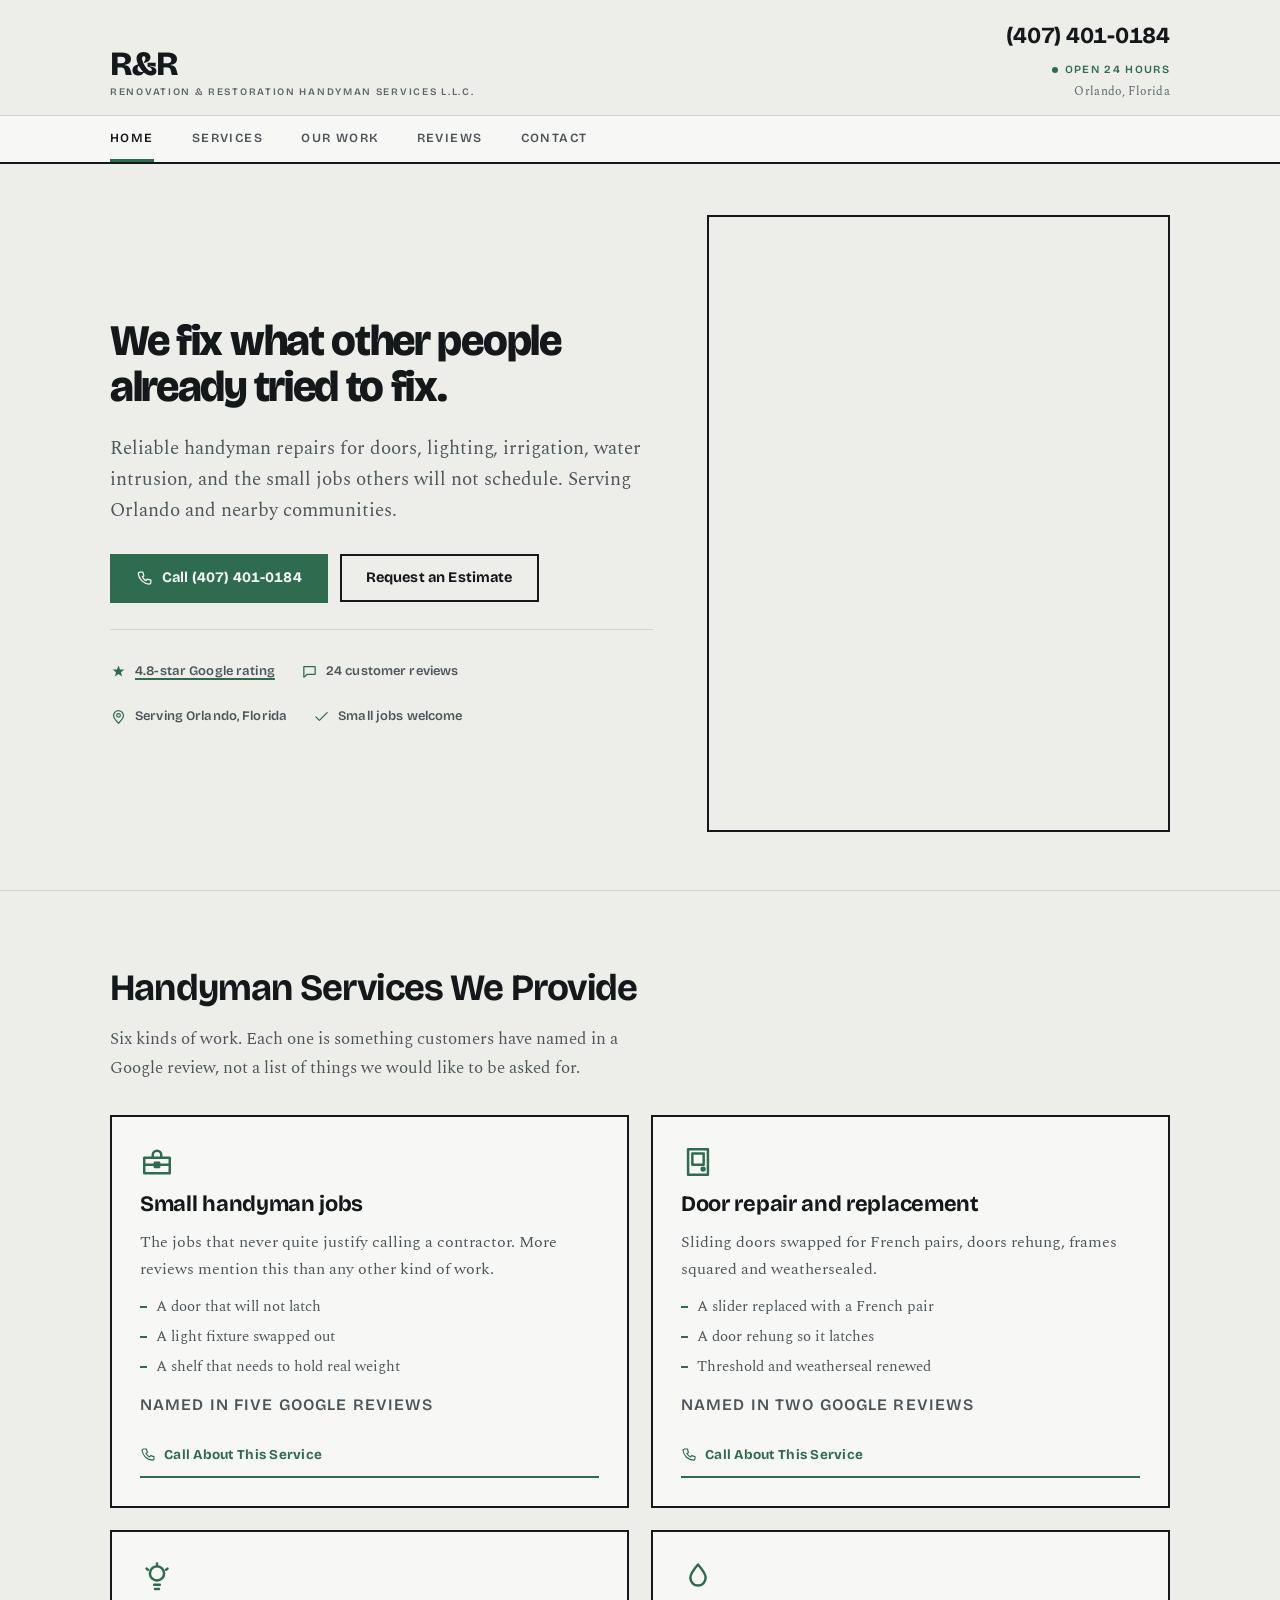
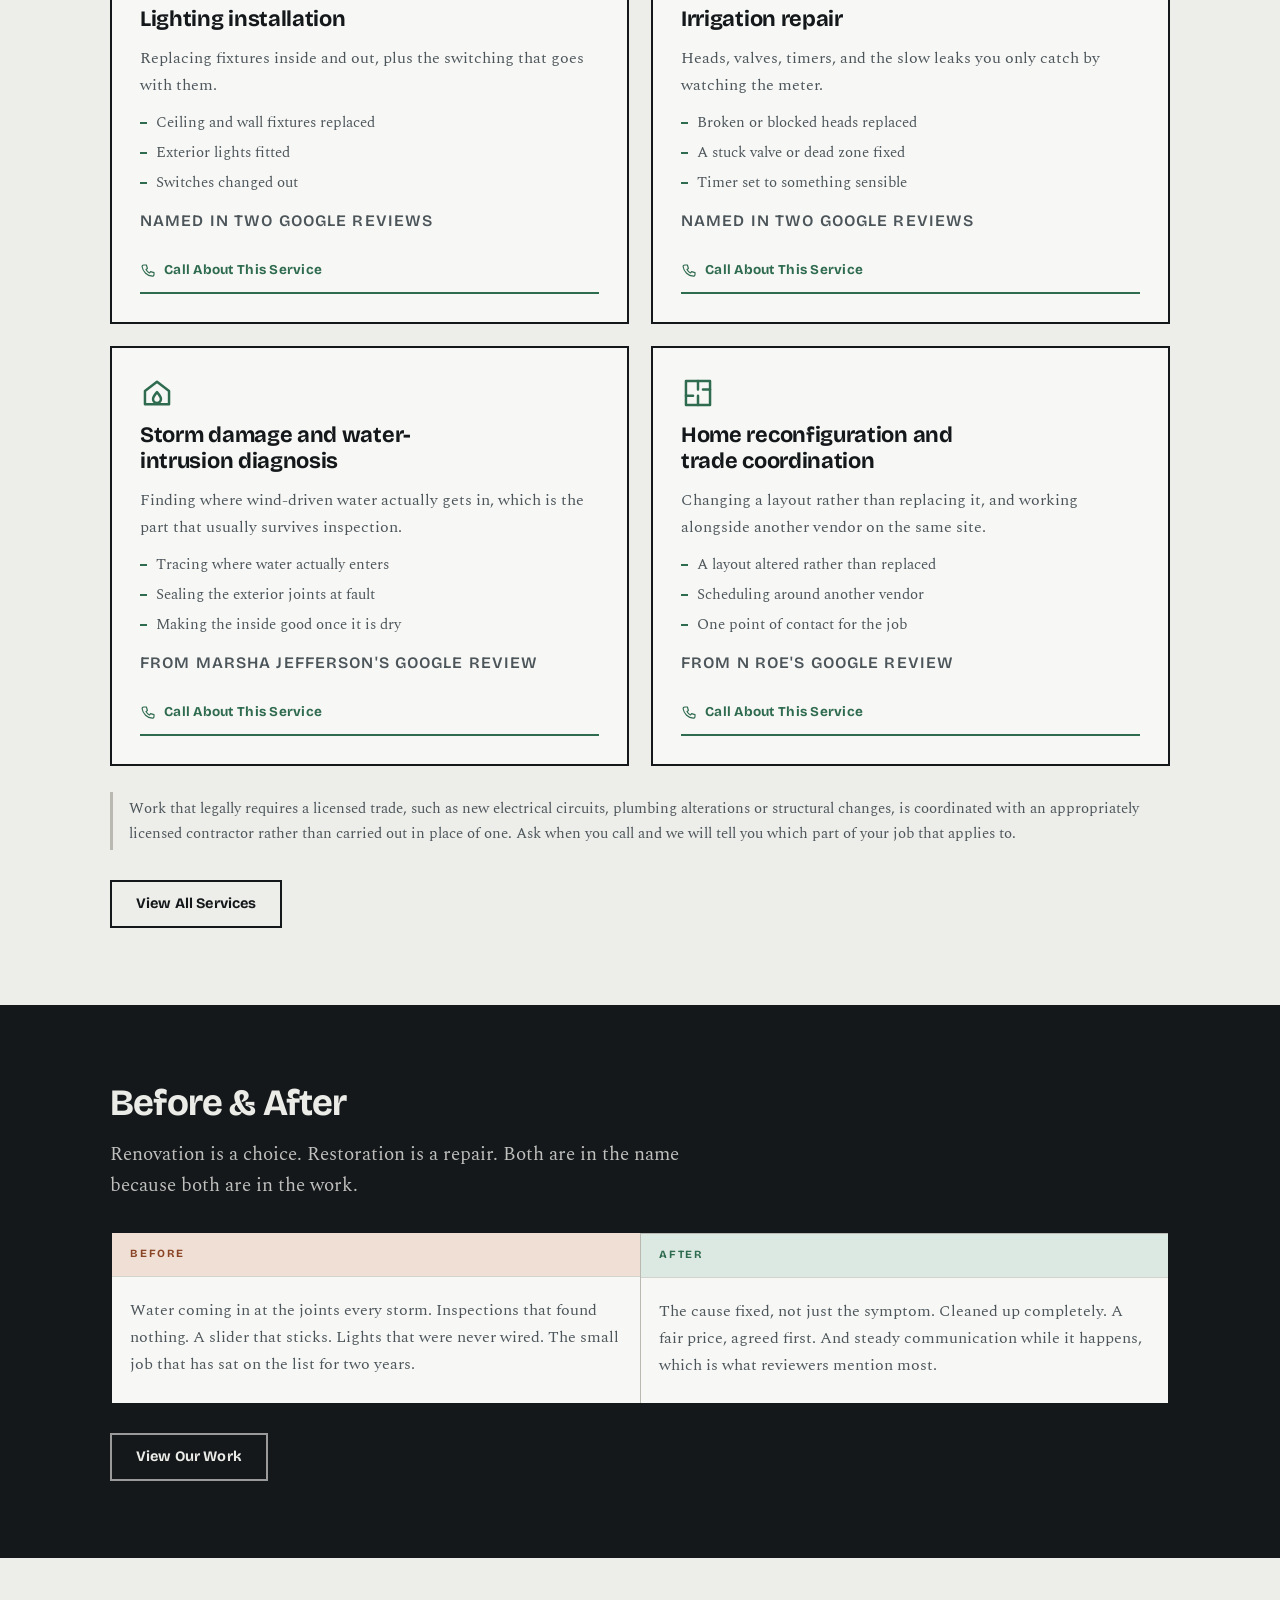
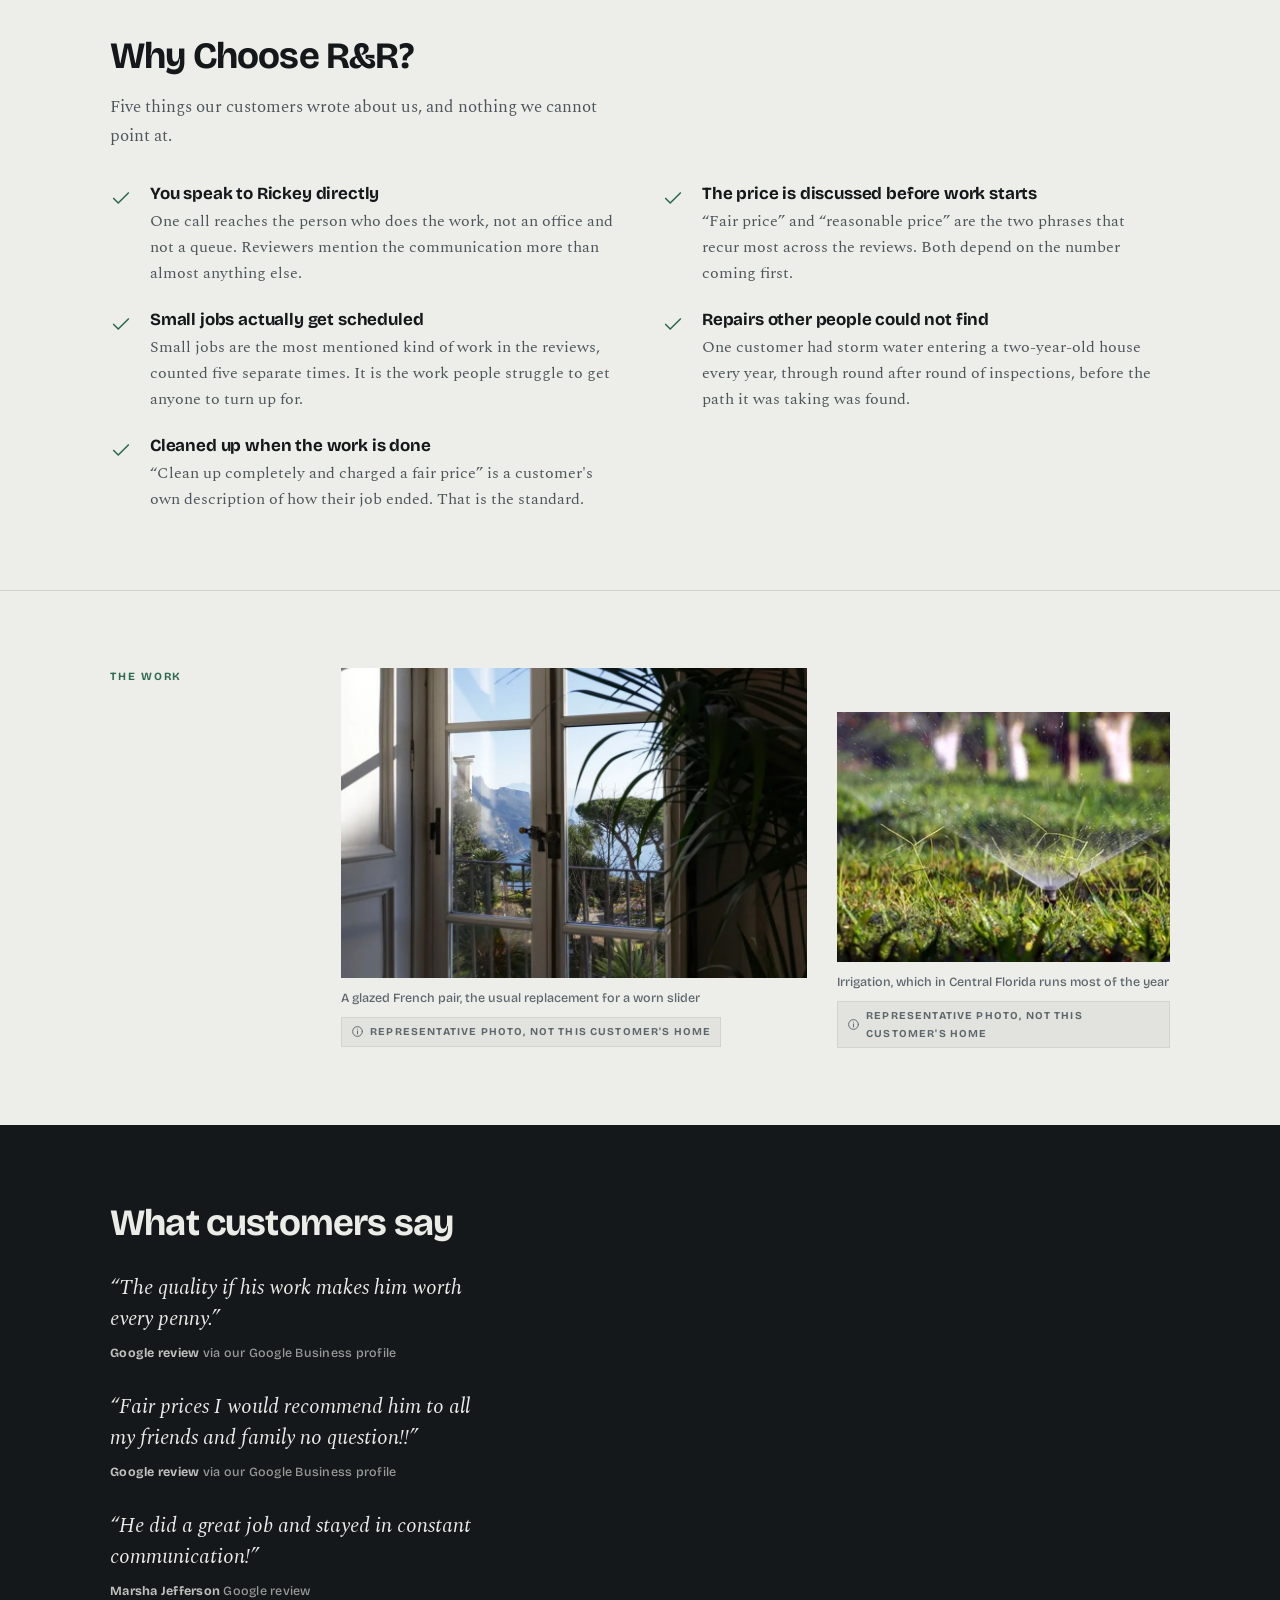
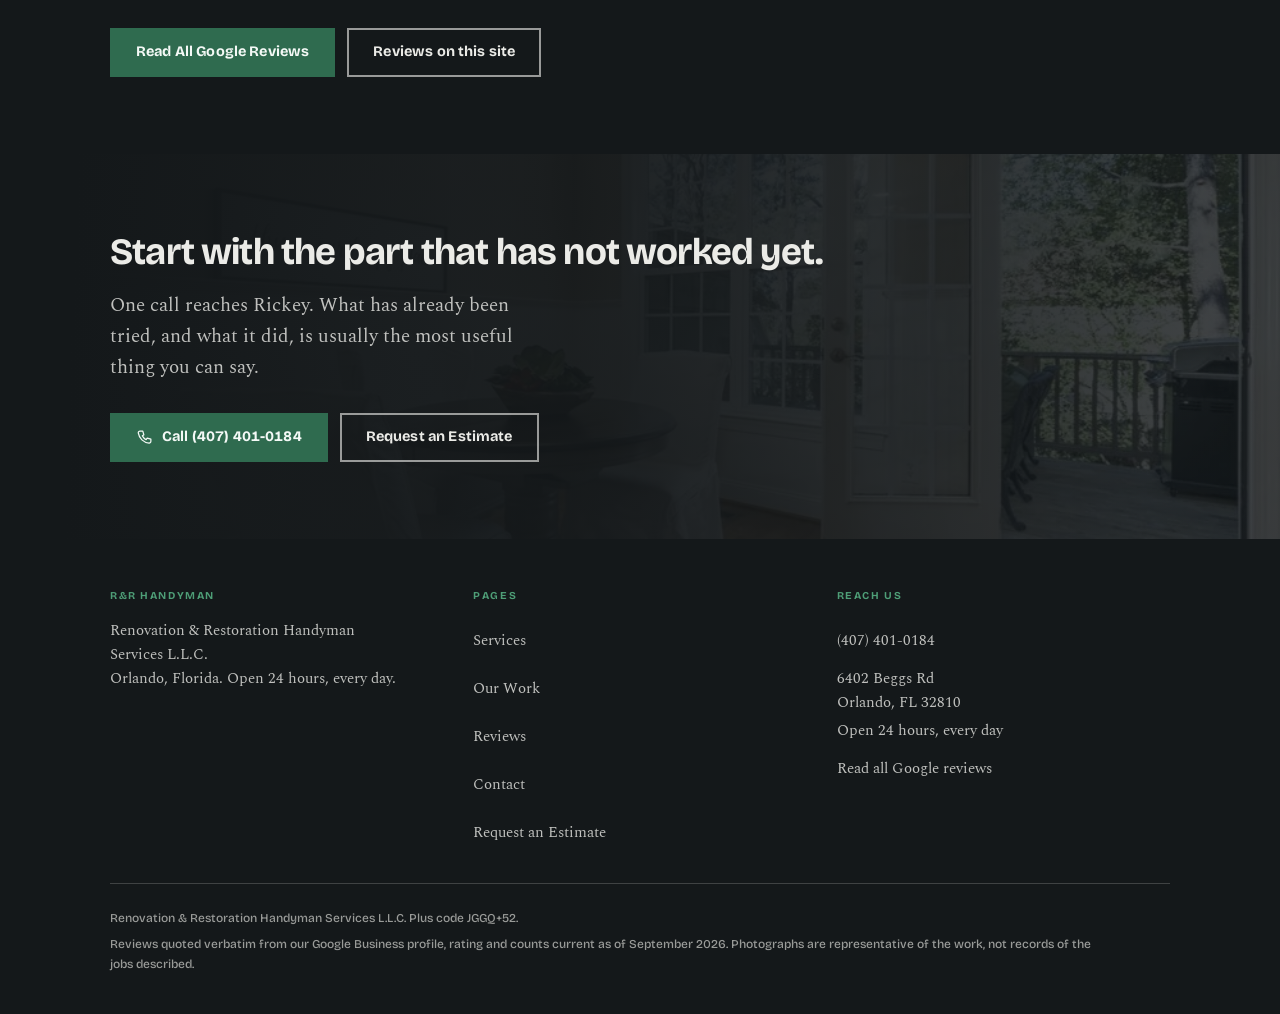
==== commit a06617e8: "Rework for homeowner clarity, conversion, a11y and performance CONVERSION - Hero: new supporting cop" ====
--- a/index.html
+++ b/index.html
@@ -3,35 +3,38 @@
 <head>
 <meta charset="utf-8">
 <meta name="viewport" content="width=device-width, initial-scale=1">
-<title>R&amp;R Handyman: Renovation and Restoration in Orlando, FL</title>
-<meta name="description" content="Renovation &amp; Restoration Handyman Services L.L.C. Doors, lighting, irrigation, storm damage and small jobs in Orlando, Florida. 4.8 stars across 24 Google reviews. Open 24 hours. (407) 401-0184.">
+<title>Handyman in Orlando, FL | R&amp;R Handyman</title>
+<meta name="description" content="Reliable handyman repairs in Orlando: doors, lighting, irrigation, water intrusion and small jobs. 4.8 stars across 24 Google reviews. Call (407) 401-0184.">
 <link rel="canonical" href="https://stevelouisjean0-byte.github.io/rr-handyman-orlando/index.html">
 <meta name="theme-color" content="#EDEDEA" media="(prefers-color-scheme: light)">
 <meta name="theme-color" content="#101416" media="(prefers-color-scheme: dark)">
 <link rel="icon" href="assets/favicon.svg" type="image/svg+xml">
+<link rel="icon" href="assets/favicon-32.png" sizes="32x32" type="image/png">
+<link rel="apple-touch-icon" href="assets/apple-touch-icon.png">
 
 <meta property="og:type" content="website">
 <meta property="og:site_name" content="R&amp;R Handyman">
-<meta property="og:title" content="R&amp;R Handyman: Renovation and Restoration in Orlando, FL">
-<meta property="og:description" content="Doors, lighting, irrigation, storm damage and the small jobs nobody else will schedule. 4.8 across 24 Google reviews. Open 24 hours.">
+<meta property="og:title" content="Handyman in Orlando, FL | R&amp;R Handyman">
+<meta property="og:description" content="Reliable handyman repairs in Orlando: doors, lighting, irrigation, water intrusion and small jobs. 4.8 stars across 24 Google reviews. Call (407) 401-0184.">
 <meta property="og:url" content="https://stevelouisjean0-byte.github.io/rr-handyman-orlando/index.html">
-<meta property="og:image" content="https://stevelouisjean0-byte.github.io/rr-handyman-orlando/assets/img/hero.jpg">
+<meta property="og:image" content="https://stevelouisjean0-byte.github.io/rr-handyman-orlando/assets/og-card.jpg">
+<meta property="og:image:width" content="1200">
+<meta property="og:image:height" content="630">
+<meta property="og:image:alt" content="R&amp;R Handyman, renovation and restoration handyman services in Orlando, Florida">
 <meta name="twitter:card" content="summary_large_image">
 
-<link rel="preconnect" href="https://fonts.googleapis.com">
-<link rel="preconnect" href="https://fonts.gstatic.com" crossorigin>
-<link rel="stylesheet" href="https://fonts.googleapis.com/css2?family=Bricolage+Grotesque:opsz,wght@12..96,500;12..96,600;12..96,700;12..96,800&family=Spectral:ital,wght@0,400;0,500;0,600;1,400&display=swap">
-<link rel="stylesheet" href="assets/site.css">
-
-<!-- No aggregateRating here on purpose. The 4.8 / 24 figure is real, but
-     it comes from the Google Business profile, and Google's structured-data
-     guidelines disallow marking up reviews collected on another platform as
-     your own. Marking it up risks a manual action and earns no rich result,
-     so the number is stated in the visible copy instead. -->
+<!-- Only the body serif is preloaded. It renders the hero paragraph, which is
+     the largest-contentful-paint element on most pages. Preloading the 77KB
+     Bricolage variable file alongside it made the two compete and pushed LCP
+     out, so the display face loads at its normal priority. -->
+<link rel="preload" href="assets/fonts/spectral-400-latin.woff2" as="font" type="font/woff2" crossorigin>
+<link rel="stylesheet" href="assets/site.css?v=6">
+
 <script type="application/ld+json">
 {
   "@context": "https://schema.org",
   "@type": "HomeAndConstructionBusiness",
+  "@id": "https://stevelouisjean0-byte.github.io/rr-handyman-orlando/#business",
   "name": "Renovation & Restoration Handyman Services L.L.C.",
   "alternateName": "R&R Handyman",
   "url": "https://stevelouisjean0-byte.github.io/rr-handyman-orlando/",
@@ -45,6 +48,7 @@
     "addressCountry": "US"
   },
   "areaServed": { "@type": "City", "name": "Orlando" },
+  "sameAs": ["https://www.google.com/search?q=Renovation+%26+Restoration+Handyman+Services+Orlando+reviews"],
   "openingHoursSpecification": [{
     "@type": "OpeningHoursSpecification",
     "dayOfWeek": ["Monday","Tuesday","Wednesday","Thursday","Friday","Saturday","Sunday"],
@@ -52,12 +56,12 @@
     "closes": "23:59"
   }],
   "makesOffer": [
-    { "@type": "Offer", "itemOffered": { "@type": "Service", "name": "Small jobs and repairs" } },
-    { "@type": "Offer", "itemOffered": { "@type": "Service", "name": "Door and sliding-door replacement" } },
+    { "@type": "Offer", "itemOffered": { "@type": "Service", "name": "Small handyman jobs" } },
+    { "@type": "Offer", "itemOffered": { "@type": "Service", "name": "Door repair and replacement" } },
     { "@type": "Offer", "itemOffered": { "@type": "Service", "name": "Lighting installation" } },
-    { "@type": "Offer", "itemOffered": { "@type": "Service", "name": "Irrigation repair and maintenance" } },
-    { "@type": "Offer", "itemOffered": { "@type": "Service", "name": "Storm damage and water intrusion repair" } },
-    { "@type": "Offer", "itemOffered": { "@type": "Service", "name": "Reconfiguration and trade coordination" } }
+    { "@type": "Offer", "itemOffered": { "@type": "Service", "name": "Irrigation repair" } },
+    { "@type": "Offer", "itemOffered": { "@type": "Service", "name": "Storm damage and water-intrusion diagnosis" } },
+    { "@type": "Offer", "itemOffered": { "@type": "Service", "name": "Home reconfiguration and trade coordination" } }
   ]
 }
 </script>
@@ -80,9 +84,9 @@
   </div>
   <nav class="mast-nav" aria-label="Main">
     <ul>
-      <li><a href="index.html" aria-current="page">Overview</a></li>
+      <li><a href="index.html" aria-current="page">Home</a></li>
       <li><a href="services.html">Services</a></li>
-      <li><a href="cases.html">Case records</a></li>
+      <li><a href="cases.html">Our Work</a></li>
       <li><a href="reviews.html">Reviews</a></li>
       <li><a href="contact.html">Contact</a></li>
     </ul>
@@ -91,207 +95,225 @@
 
 <main id="main">
 
-  <!-- 1. Asymmetric split: copy beside a photograph. -->
   <section class="wrap hero">
     <div class="hero-grid">
       <div>
         <h1 class="display">We fix what other people already tried to fix.</h1>
-        <p class="lede measure" style="margin-top: 24px">Doors, lighting, irrigation, storm damage, and the small jobs nobody else will schedule. Orlando, 4.8 across 24 reviews.</p>
-        <div class="btn-row" style="margin-top: 30px">
-          <a class="btn btn-green" href="tel:+14074010184">
-            <svg width="17" height="17" viewBox="0 0 24 24" fill="none" aria-hidden="true"><path d="M6.6 3h3l1.5 5.2-2.1 1.5a12.5 12.5 0 0 0 5.3 5.3l1.5-2.1L21 14.4v3a2.4 2.4 0 0 1-2.6 2.4A16.8 16.8 0 0 1 3.2 5.6A2.4 2.4 0 0 1 5.6 3z" stroke="currentColor" stroke-width="1.7" stroke-linecap="round" stroke-linejoin="round"/></svg>
-            Call (407) 401-0184
-          </a>
-          <a class="btn btn-line" href="cases.html">See the case records</a>
+        <p class="lede measure" style="margin-top: 22px">Reliable handyman repairs for doors, lighting, irrigation, water intrusion, and the small jobs others will not schedule. Serving Orlando and nearby communities.</p>
+        <div class="btn-row" style="margin-top: 28px">
+          <a class="btn btn-green" href="tel:+14074010184"><svg width="17" height="17" viewBox="0 0 24 24" fill="none" stroke="currentColor" stroke-width="1.75" stroke-linecap="round" stroke-linejoin="round" aria-hidden="true"><path d="M6.6 3h3l1.5 5.2-2.1 1.5a12.5 12.5 0 0 0 5.3 5.3l1.5-2.1L21 14.4v3a2.4 2.4 0 0 1-2.6 2.4A16.8 16.8 0 0 1 3.2 5.6A2.4 2.4 0 0 1 5.6 3z"/></svg>Call (407) 401-0184</a>
+          <a class="btn btn-line" href="contact.html#estimate">Request an Estimate</a>
         </div>
+        <ul class="trust">
+          <li><svg width="17" height="17" viewBox="0 0 24 24" fill="none" stroke="currentColor" stroke-width="1.75" stroke-linecap="round" stroke-linejoin="round" aria-hidden="true"><path d="M12.00 3.40L14.17 9.01L20.18 9.34L15.52 13.14L17.05 18.96L12.00 15.70L6.95 18.96L8.48 13.14L3.82 9.34L9.83 9.01Z" fill="currentColor" stroke="none"/></svg><a href="https://www.google.com/search?q=Renovation+%26+Restoration+Handyman+Services+Orlando+reviews" target="_blank" rel="noopener">4.8-star Google rating</a></li>
+          <li><svg width="17" height="17" viewBox="0 0 24 24" fill="none" stroke="currentColor" stroke-width="1.75" stroke-linecap="round" stroke-linejoin="round" aria-hidden="true"><path d="M4 5h16v11H9l-5 4z"/></svg>24 customer reviews</li>
+          <li><svg width="17" height="17" viewBox="0 0 24 24" fill="none" stroke="currentColor" stroke-width="1.75" stroke-linecap="round" stroke-linejoin="round" aria-hidden="true"><path d="M12 21.5c4.4-4.2 7-7.6 7-10.8a7 7 0 1 0-14 0c0 3.2 2.6 6.6 7 10.8z"/><circle cx="12" cy="10.4" r="2.6"/></svg>Serving Orlando, Florida</li>
+          <li><svg width="17" height="17" viewBox="0 0 24 24" fill="none" stroke="currentColor" stroke-width="1.75" stroke-linecap="round" stroke-linejoin="round" aria-hidden="true"><path d="M4 12.5l5 5 11-11"/></svg>Small jobs welcome</li>
+        </ul>
       </div>
       <figure class="hero-fig">
-        <img src="assets/img/hero.jpg" width="1200" height="1500" alt="A sunlit living room with glass doors opening onto a lawn" fetchpriority="high" decoding="async">
+        <picture>
+    <source type="image/webp" srcset="assets/img/hero-480.webp 480w, assets/img/hero-700.webp 700w, assets/img/hero-900.webp 900w" sizes="(min-width: 900px) 42vw, calc(100vw - 2 * clamp(18px, 5vw, 60px))">
+    <img src="assets/img/hero.jpg" width="900" height="1200" alt="A sunlit living room with glass doors opening onto a lawn" fetchpriority="high" decoding="async">
+  </picture>
       </figure>
     </div>
   </section>
 
-  <!-- 2. Rule-bounded numeric strip. Three figures that are genuinely
-       figures, all three traceable to the Google Business profile. -->
-  <section class="wrap">
-    <div class="tally">
-      <div><p class="v green num">4.8</p><p class="k">Google rating</p></div>
-      <div><p class="v num">24</p><p class="k">Reviews</p></div>
-      <div><p class="v num">5</p><p class="k">Of them name small jobs</p></div>
-    </div>
-  </section>
-
-  <!-- 3. A single centred drawing. Nothing beside it. -->
+  <div class="rule"></div>
+
   <section class="wrap section">
-    <div class="plate">
-      <!-- Before and after door elevation, drawn from the change Sonia
-           Agosto describes in her review: a two-panel slider removed
-           and a glazed French pair fitted in the same opening. Swing
-           is shown the way an elevation shows it. -->
-      <figure class="fig">
-        <svg viewBox="0 0 520 320" fill="none" role="img" aria-label="Elevation drawing: a two-panel sliding door as found, and a glazed French door pair as left, in the same opening" style="width: 100%">
-          <!-- AS FOUND: two-panel slider -->
-          <g stroke="var(--oxide)">
-            <rect x="30" y="70" width="190" height="200" stroke-width="2.5"/>
-            <path d="M125 70v200" stroke-width="1.5"/>
-            <rect x="38" y="78" width="79" height="184" stroke-width="1"/>
-            <rect x="133" y="78" width="79" height="184" stroke-width="1"/>
-            <path d="M143 170h60" stroke-width="1.5" stroke-dasharray="6 4"/>
-            <path d="M196 164l8 6-8 6" stroke-width="1.5" stroke-linecap="round" stroke-linejoin="round"/>
-          </g>
-          <text x="30" y="292" font-family="Bricolage Grotesque, sans-serif" font-size="11" font-weight="700" letter-spacing="1.8" fill="var(--oxide)">AS FOUND</text>
-          <text x="30" y="308" font-family="Bricolage Grotesque, sans-serif" font-size="10" font-weight="500" letter-spacing="1" fill="var(--ink-3)">SLIDER, 2 PANEL</text>
-
-          <!-- the spine -->
-          <g>
-            <path d="M258 40v240" stroke="var(--rule-2)" stroke-width="1" stroke-dasharray="5 5"/>
-            <path d="M249 170h18" stroke="var(--ink-3)" stroke-width="1.5"/>
-            <path d="M262 165l6 5-6 5" stroke="var(--ink-3)" stroke-width="1.5" stroke-linecap="round" stroke-linejoin="round"/>
-          </g>
-
-          <!-- AS LEFT: glazed French pair, with elevation swing marks -->
-          <g stroke="var(--green)">
-            <rect x="300" y="70" width="190" height="200" stroke-width="2.5"/>
-            <path d="M395 70v200" stroke-width="1.5"/>
-            <rect x="308" y="78" width="79" height="184" stroke-width="1.2"/>
-            <rect x="403" y="78" width="79" height="184" stroke-width="1.2"/>
-            <!-- glazing bars: two lites across, three down, each leaf -->
-            <path d="M347.5 78v184M308 139.3h79M308 200.6h79" stroke-width="0.8" opacity=".75"/>
-            <path d="M442.5 78v184M403 139.3h79M403 200.6h79" stroke-width="0.8" opacity=".75"/>
-            <!-- swing indication, elevation convention -->
-            <path d="M308 78L385 170L308 262" stroke-width="1" stroke-dasharray="6 4" opacity=".85"/>
-            <path d="M482 78L405 170L482 262" stroke-width="1" stroke-dasharray="6 4" opacity=".85"/>
-          </g>
-          <text x="300" y="292" font-family="Bricolage Grotesque, sans-serif" font-size="11" font-weight="700" letter-spacing="1.8" fill="var(--green)">AS LEFT</text>
-          <text x="300" y="308" font-family="Bricolage Grotesque, sans-serif" font-size="10" font-weight="500" letter-spacing="1" fill="var(--ink-3)">FRENCH PAIR, GLAZED</text>
-        </svg>
-        <figcaption>An elevation of the change Sonia Agosto describes in her review: "Removed my old sliding door and replaced with French door and put some lights up."</figcaption>
-      </figure>
-    </div>
+    <h2 class="h-section measure-tight">Handyman Services We Provide</h2>
+    <p class="prose measure" style="margin-top: 16px; margin-bottom: 32px">Six kinds of work. Each one is something customers have named in a Google review, not a list of things we would like to be asked for.</p>
+    <div class="cards">
+      <article class="card" id="small-jobs">
+        <svg class="card-ico" width="34" height="34" viewBox="0 0 24 24" fill="none" stroke="currentColor" stroke-width="1.75" stroke-linecap="round" stroke-linejoin="round" aria-hidden="true"><rect x="3" y="9" width="18" height="11"/><path d="M9 9V7a3 3 0 0 1 6 0v2"/><path d="M3 14h18"/><path d="M10.5 12.5h3v3h-3z"/></svg>
+        <h3>Small handyman jobs</h3>
+        <p>The jobs that never quite justify calling a contractor. More reviews mention this than any other kind of work.</p>
+        <ul class="card-eg">
+          <li>A door that will not latch</li>
+          <li>A light fixture swapped out</li>
+          <li>A shelf that needs to hold real weight</li>
+        </ul>
+        <p class="card-src">Named in five Google reviews</p>
+        <a class="card-call" href="tel:+14074010184"><svg width="16" height="16" viewBox="0 0 24 24" fill="none" stroke="currentColor" stroke-width="1.75" stroke-linecap="round" stroke-linejoin="round" aria-hidden="true"><path d="M6.6 3h3l1.5 5.2-2.1 1.5a12.5 12.5 0 0 0 5.3 5.3l1.5-2.1L21 14.4v3a2.4 2.4 0 0 1-2.6 2.4A16.8 16.8 0 0 1 3.2 5.6A2.4 2.4 0 0 1 5.6 3z"/></svg>Call About This Service</a>
+      </article>
+      <article class="card" id="doors">
+        <svg class="card-ico" width="34" height="34" viewBox="0 0 24 24" fill="none" stroke="currentColor" stroke-width="1.75" stroke-linecap="round" stroke-linejoin="round" aria-hidden="true"><rect x="5" y="3" width="14" height="18"/><rect x="8" y="6" width="8" height="8"/><circle cx="15.6" cy="17" r="1"/></svg>
+        <h3>Door repair and replacement</h3>
+        <p>Sliding doors swapped for French pairs, doors rehung, frames squared and weathersealed.</p>
+        <ul class="card-eg">
+          <li>A slider replaced with a French pair</li>
+          <li>A door rehung so it latches</li>
+          <li>Threshold and weatherseal renewed</li>
+        </ul>
+        <p class="card-src">Named in two Google reviews</p>
+        <a class="card-call" href="tel:+14074010184"><svg width="16" height="16" viewBox="0 0 24 24" fill="none" stroke="currentColor" stroke-width="1.75" stroke-linecap="round" stroke-linejoin="round" aria-hidden="true"><path d="M6.6 3h3l1.5 5.2-2.1 1.5a12.5 12.5 0 0 0 5.3 5.3l1.5-2.1L21 14.4v3a2.4 2.4 0 0 1-2.6 2.4A16.8 16.8 0 0 1 3.2 5.6A2.4 2.4 0 0 1 5.6 3z"/></svg>Call About This Service</a>
+      </article>
+      <article class="card" id="lighting">
+        <svg class="card-ico" width="34" height="34" viewBox="0 0 24 24" fill="none" stroke="currentColor" stroke-width="1.75" stroke-linecap="round" stroke-linejoin="round" aria-hidden="true"><circle cx="12" cy="9.5" r="5"/><path d="M10 17.5h4M10.6 20.5h2.8"/><path d="M12 2.5v1.4M4.6 6.1l1 .8M19.4 6.1l-1 .8"/></svg>
+        <h3>Lighting installation</h3>
+        <p>Replacing fixtures inside and out, plus the switching that goes with them.</p>
+        <ul class="card-eg">
+          <li>Ceiling and wall fixtures replaced</li>
+          <li>Exterior lights fitted</li>
+          <li>Switches changed out</li>
+        </ul>
+        <p class="card-src">Named in two Google reviews</p>
+        <a class="card-call" href="tel:+14074010184"><svg width="16" height="16" viewBox="0 0 24 24" fill="none" stroke="currentColor" stroke-width="1.75" stroke-linecap="round" stroke-linejoin="round" aria-hidden="true"><path d="M6.6 3h3l1.5 5.2-2.1 1.5a12.5 12.5 0 0 0 5.3 5.3l1.5-2.1L21 14.4v3a2.4 2.4 0 0 1-2.6 2.4A16.8 16.8 0 0 1 3.2 5.6A2.4 2.4 0 0 1 5.6 3z"/></svg>Call About This Service</a>
+      </article>
+      <article class="card" id="irrigation">
+        <svg class="card-ico" width="34" height="34" viewBox="0 0 24 24" fill="none" stroke="currentColor" stroke-width="1.75" stroke-linecap="round" stroke-linejoin="round" aria-hidden="true"><path d="M12 3.2c3.6 4.2 5.4 7 5.4 9.4a5.4 5.4 0 0 1-10.8 0c0-2.4 1.8-5.2 5.4-9.4z"/></svg>
+        <h3>Irrigation repair</h3>
+        <p>Heads, valves, timers, and the slow leaks you only catch by watching the meter.</p>
+        <ul class="card-eg">
+          <li>Broken or blocked heads replaced</li>
+          <li>A stuck valve or dead zone fixed</li>
+          <li>Timer set to something sensible</li>
+        </ul>
+        <p class="card-src">Named in two Google reviews</p>
+        <a class="card-call" href="tel:+14074010184"><svg width="16" height="16" viewBox="0 0 24 24" fill="none" stroke="currentColor" stroke-width="1.75" stroke-linecap="round" stroke-linejoin="round" aria-hidden="true"><path d="M6.6 3h3l1.5 5.2-2.1 1.5a12.5 12.5 0 0 0 5.3 5.3l1.5-2.1L21 14.4v3a2.4 2.4 0 0 1-2.6 2.4A16.8 16.8 0 0 1 3.2 5.6A2.4 2.4 0 0 1 5.6 3z"/></svg>Call About This Service</a>
+      </article>
+      <article class="card" id="storm">
+        <svg class="card-ico" width="34" height="34" viewBox="0 0 24 24" fill="none" stroke="currentColor" stroke-width="1.75" stroke-linecap="round" stroke-linejoin="round" aria-hidden="true"><path d="M3.5 10.6 12 4l8.5 6.6V20H3.5z"/><path d="M12 11.4c1.9 2.2 2.8 3.7 2.8 4.9a2.8 2.8 0 0 1-5.6 0c0-1.2.9-2.7 2.8-4.9z"/></svg>
+        <h3>Storm damage and water-intrusion diagnosis</h3>
+        <p>Finding where wind-driven water actually gets in, which is the part that usually survives inspection.</p>
+        <ul class="card-eg">
+          <li>Tracing where water actually enters</li>
+          <li>Sealing the exterior joints at fault</li>
+          <li>Making the inside good once it is dry</li>
+        </ul>
+        <p class="card-src">From Marsha Jefferson's Google review</p>
+        <a class="card-call" href="tel:+14074010184"><svg width="16" height="16" viewBox="0 0 24 24" fill="none" stroke="currentColor" stroke-width="1.75" stroke-linecap="round" stroke-linejoin="round" aria-hidden="true"><path d="M6.6 3h3l1.5 5.2-2.1 1.5a12.5 12.5 0 0 0 5.3 5.3l1.5-2.1L21 14.4v3a2.4 2.4 0 0 1-2.6 2.4A16.8 16.8 0 0 1 3.2 5.6A2.4 2.4 0 0 1 5.6 3z"/></svg>Call About This Service</a>
+      </article>
+      <article class="card" id="reconfiguration">
+        <svg class="card-ico" width="34" height="34" viewBox="0 0 24 24" fill="none" stroke="currentColor" stroke-width="1.75" stroke-linecap="round" stroke-linejoin="round" aria-hidden="true"><rect x="3.5" y="3.5" width="17" height="17"/><path d="M12 3.5v6M12 14v6.5"/><path d="M3.5 14h5M15.5 9.5h5"/></svg>
+        <h3>Home reconfiguration and trade coordination</h3>
+        <p>Changing a layout rather than replacing it, and working alongside another vendor on the same site.</p>
+        <ul class="card-eg">
+          <li>A layout altered rather than replaced</li>
+          <li>Scheduling around another vendor</li>
+          <li>One point of contact for the job</li>
+        </ul>
+        <p class="card-src">From N Roe's Google review</p>
+        <a class="card-call" href="tel:+14074010184"><svg width="16" height="16" viewBox="0 0 24 24" fill="none" stroke="currentColor" stroke-width="1.75" stroke-linecap="round" stroke-linejoin="round" aria-hidden="true"><path d="M6.6 3h3l1.5 5.2-2.1 1.5a12.5 12.5 0 0 0 5.3 5.3l1.5-2.1L21 14.4v3a2.4 2.4 0 0 1-2.6 2.4A16.8 16.8 0 0 1 3.2 5.6A2.4 2.4 0 0 1 5.6 3z"/></svg>Call About This Service</a>
+      </article>
+      <p class="card-note">Work that legally requires a licensed trade, such as new electrical circuits, plumbing alterations or structural changes, is coordinated with an appropriately licensed contractor rather than carried out in place of one. Ask when you call and we will tell you which part of your job that applies to.</p>
+    </div>
+    <div class="btn-row" style="margin-top: 30px">
+      <a class="btn btn-line" href="services.html">View All Services</a>
+    </div>
+  </section>
+
+  <section class="band">
+    <div class="wrap section">
+      <h2 class="h-section measure-tight">Before &amp; After</h2>
+      <p class="lede measure" style="margin-top: 16px; margin-bottom: 30px">Renovation is a choice. Restoration is a repair. Both are in the name because both are in the work.</p>
+      <div class="spine">
+        <div class="side side-found">
+          <p class="side-head">Before</p>
+          <div class="side-body">
+            <p>Water coming in at the joints every storm. Inspections that found nothing. A slider that sticks. Lights that were never wired. The small job that has sat on the list for two years.</p>
+          </div>
+        </div>
+        <div class="side side-left">
+          <p class="side-head">After</p>
+          <div class="side-body">
+            <p>The cause fixed, not just the symptom. Cleaned up completely. A fair price, agreed first. And steady communication while it happens, which is what reviewers mention most.</p>
+          </div>
+        </div>
+      </div>
+      <div class="btn-row" style="margin-top: 28px">
+        <a class="btn btn-line-light" href="cases.html">View Our Work</a>
+      </div>
+    </div>
+  </section>
+
+  <section class="wrap section">
+    <h2 class="h-section measure-tight">Why Choose R&amp;R?</h2>
+    <p class="prose measure" style="margin-top: 16px; margin-bottom: 32px">Five things our customers wrote about us, and nothing we cannot point at.</p>
+    <ul class="why">
+      <li><svg width="22" height="22" viewBox="0 0 24 24" fill="none" stroke="currentColor" stroke-width="1.75" stroke-linecap="round" stroke-linejoin="round" aria-hidden="true"><path d="M4 12.5l5 5 11-11"/></svg><div>
+        <h3>You speak to Rickey directly</h3>
+        <p>One call reaches the person who does the work, not an office and not a queue. Reviewers mention the communication more than almost anything else.</p>
+      </div></li>
+      <li><svg width="22" height="22" viewBox="0 0 24 24" fill="none" stroke="currentColor" stroke-width="1.75" stroke-linecap="round" stroke-linejoin="round" aria-hidden="true"><path d="M4 12.5l5 5 11-11"/></svg><div>
+        <h3>The price is discussed before work starts</h3>
+        <p>“Fair price” and “reasonable price” are the two phrases that recur most across the reviews. Both depend on the number coming first.</p>
+      </div></li>
+      <li><svg width="22" height="22" viewBox="0 0 24 24" fill="none" stroke="currentColor" stroke-width="1.75" stroke-linecap="round" stroke-linejoin="round" aria-hidden="true"><path d="M4 12.5l5 5 11-11"/></svg><div>
+        <h3>Small jobs actually get scheduled</h3>
+        <p>Small jobs are the most mentioned kind of work in the reviews, counted five separate times. It is the work people struggle to get anyone to turn up for.</p>
+      </div></li>
+      <li><svg width="22" height="22" viewBox="0 0 24 24" fill="none" stroke="currentColor" stroke-width="1.75" stroke-linecap="round" stroke-linejoin="round" aria-hidden="true"><path d="M4 12.5l5 5 11-11"/></svg><div>
+        <h3>Repairs other people could not find</h3>
+        <p>One customer had storm water entering a two-year-old house every year, through round after round of inspections, before the path it was taking was found.</p>
+      </div></li>
+      <li><svg width="22" height="22" viewBox="0 0 24 24" fill="none" stroke="currentColor" stroke-width="1.75" stroke-linecap="round" stroke-linejoin="round" aria-hidden="true"><path d="M4 12.5l5 5 11-11"/></svg><div>
+        <h3>Cleaned up when the work is done</h3>
+        <p>“Clean up completely and charged a fair price” is a customer's own description of how their job ended. That is the standard.</p>
+      </div></li>
+    </ul>
   </section>
 
   <div class="rule"></div>
 
-  <!-- 4. Heading stacked over the two-up spine. -->
-  <section class="wrap section">
-    <h2 class="h-section measure-tight">Renovation is a choice. Restoration is a repair.</h2>
-    <p class="prose measure" style="margin-top: 18px; margin-bottom: 34px">Both are in the name because both are in the work. One customer had a two-year-old house taking on water through the exterior joints every year, through round after round of inspections. That is not a renovation. That is something built wrong that needed putting right.</p>
-
-    <div class="spine">
-      <div class="side side-found">
-        <p class="side-head">As found</p>
-        <div class="side-body">
-          <p>Water coming in at the joints every storm. Inspections that found nothing. A slider that sticks. Lights that were never wired. The small job that has been on the list for two years.</p>
-        </div>
-      </div>
-      <div class="side side-left">
-        <p class="side-head">As left</p>
-        <div class="side-body">
-          <p>The cause found and fixed, not just the symptom. Cleaned up completely. A fair price, quoted first. And constant communication while it happens, which is the part reviewers mention most.</p>
-        </div>
-      </div>
-    </div>
-  </section>
-
-  <!-- 5. Six peers in two columns. No dividers, no numbering. -->
-  <section class="wrap section">
-    <h2 class="h-section measure-tight">Six lines of work, all of them documented.</h2>
-    <p class="prose measure" style="margin-top: 18px; margin-bottom: 34px">Each one traces either to a named review or to a topic Google counts across all twenty-four.</p>
-
-    <div class="svc">
-      <div class="svc-item">
-        <h3>Small jobs</h3>
-        <p>The most mentioned thing in the reviews by a distance. The list that never quite justifies a contractor: a handle, a fixture, a patch, a door that will not latch.</p>
-        <p class="svc-src">Named in five reviews</p>
-      </div>
-      <div class="svc-item">
-        <h3>Doors and sliding-door replacement</h3>
-        <p>Sliders swapped for French pairs, doors rehung, frames squared and weathersealed. If the old unit is coming out, the opening usually needs work too. That is part of the job, not an extra.</p>
-        <p class="svc-src">Named in two reviews</p>
-      </div>
-      <div class="svc-item">
-        <h3>Lighting installation</h3>
-        <p>Fixtures, exterior lights, and the switching to go with them. Often fitted in the same visit as the larger job, which is how one customer got a new French door and new lights on the same day.</p>
-        <p class="svc-src">Named in two reviews</p>
-      </div>
-      <div class="svc-item">
-        <h3>Irrigation repair and maintenance</h3>
-        <p>Heads, valves, timers, and the leaks you only find by watching the meter. In Central Florida an irrigation system runs most of the year, so it fails like something that runs most of the year.</p>
-        <p class="svc-src">Named in two reviews</p>
-      </div>
-      <div class="svc-item">
-        <h3>Storm damage and water intrusion</h3>
-        <p>Wind-driven water finding its way through exterior joints is the classic Florida failure, and the hardest to diagnose because it only shows itself in weather. We chase the path, not the stain.</p>
-        <p class="svc-src">From Marsha Jefferson's review</p>
-      </div>
-      <div class="svc-item">
-        <h3>Reconfiguration and trade coordination</h3>
-        <p>Jobs that need another vendor on site, or a layout changed rather than replaced. One customer's job needed both, and described the reconfiguration element as tricky.</p>
-        <p class="svc-src">From N Roe's review</p>
-      </div>
-    </div>
-
-    <div class="btn-row" style="margin-top: 34px">
-      <a class="btn btn-line" href="services.html">Read each line in full</a>
-    </div>
-  </section>
-
-  <div class="rule"></div>
-
-  <!-- 6. Hanging label over an asymmetric photograph pair. -->
   <section class="wrap section">
     <div class="hang">
-      <div class="hang-label">
-        <span class="kicker">The work</span>
-      </div>
+      <div class="hang-label"><span class="kicker">The work</span></div>
       <div>
         <div class="figs-asym">
           <figure class="fig fig-3x2">
-            <img src="assets/img/french-left.jpg" width="900" height="600" alt="French doors standing open onto a garden" loading="lazy" decoding="async">
-            <figcaption>A glazed French pair, the usual replacement for a worn slider</figcaption>
-          </figure>
+  <picture>
+    <source type="image/webp" srcset="assets/img/french-left-480.webp 480w, assets/img/french-left-960.webp 960w" sizes="(min-width: 820px) 44vw, 100vw">
+    <img src="assets/img/french-left.jpg" width="960" height="1516" alt="A glazed French door pair standing open onto a garden" loading="lazy" decoding="async">
+  </picture>
+  <figcaption>A glazed French pair, the usual replacement for a worn slider</figcaption>
+  <p class="repflag"><svg width="13" height="13" viewBox="0 0 24 24" fill="none" stroke="currentColor" stroke-width="1.75" stroke-linecap="round" stroke-linejoin="round" aria-hidden="true"><circle cx="12" cy="12" r="9"/><path d="M12 11v5.5"/><path d="M12 7.8h.01"/></svg>Representative photo, not this customer's home</p>
+</figure>
           <figure class="fig fig-4x3">
-            <img src="assets/img/irrigation.jpg" width="640" height="480" alt="A sprinkler watering a green lawn" loading="lazy" decoding="async">
-            <figcaption>Irrigation, which in Central Florida runs most of the year</figcaption>
-          </figure>
+  <picture>
+    <source type="image/webp" srcset="assets/img/irrigation-400.webp 400w, assets/img/irrigation-700.webp 700w" sizes="(min-width: 820px) 30vw, 100vw">
+    <img src="assets/img/irrigation.jpg" width="700" height="435" alt="A lawn sprinkler running on green grass" loading="lazy" decoding="async">
+  </picture>
+  <figcaption>Irrigation, which in Central Florida runs most of the year</figcaption>
+  <p class="repflag"><svg width="13" height="13" viewBox="0 0 24 24" fill="none" stroke="currentColor" stroke-width="1.75" stroke-linecap="round" stroke-linejoin="round" aria-hidden="true"><circle cx="12" cy="12" r="9"/><path d="M12 11v5.5"/><path d="M12 7.8h.01"/></svg>Representative photo, not this customer's home</p>
+</figure>
         </div>
-        <p class="fine" style="margin-top: 20px">Photographs on this site are representative of the work. They are not records of the jobs described.</p>
-      </div>
-    </div>
-  </section>
-
-  <!-- 7. Slate band, three quotes. -->
+      </div>
+    </div>
+  </section>
+
   <section class="band">
     <div class="wrap section">
-      <div class="hang">
-        <div class="hang-label">
-          <span class="kicker">What people say</span>
-        </div>
-        <div>
-          <div class="quotes">
-            <blockquote class="q">“The quality if his work makes him worth every penny.”</blockquote>
-            <blockquote class="q">“Fair prices I would recommend him to all my friends and family no question!!”</blockquote>
-            <blockquote class="q">“He did a great job and stayed in constant communication!”</blockquote>
-          </div>
-          <p class="fine" style="margin-top: 22px">Quoted exactly as written, including the original spelling, from the review summary on our Google Business profile.</p>
-          <div class="btn-row" style="margin-top: 28px">
-            <a class="btn btn-line-light" href="reviews.html">Read all the reviews</a>
-          </div>
-        </div>
-      </div>
-    </div>
-  </section>
-
-  <!-- 8. Photograph band, closing call to action. -->
+      <h2 class="h-section measure-tight">What customers say</h2>
+      <div class="quotes" style="margin-top: 30px">
+        <blockquote class="q">“The quality if his work makes him worth every penny.”
+          <span class="qby">Google review <span>via our Google Business profile</span></span></blockquote>
+        <blockquote class="q">“Fair prices I would recommend him to all my friends and family no question!!”
+          <span class="qby">Google review <span>via our Google Business profile</span></span></blockquote>
+        <blockquote class="q">“He did a great job and stayed in constant communication!”
+          <span class="qby">Marsha Jefferson <span>Google review</span></span></blockquote>
+      </div>
+      <div class="btn-row" style="margin-top: 28px">
+        <a class="btn btn-green" href="https://www.google.com/search?q=Renovation+%26+Restoration+Handyman+Services+Orlando+reviews" target="_blank" rel="noopener">Read All Google Reviews</a>
+        <a class="btn btn-line-light" href="reviews.html">Reviews on this site</a>
+      </div>
+    </div>
+  </section>
+
   <section class="band-photo">
-    <img src="assets/img/interior-left.jpg" alt="" aria-hidden="true" loading="lazy" decoding="async">
+    <picture>
+      <source type="image/webp" srcset="assets/img/interior-left-1000.webp">
+      <img src="assets/img/interior-left.jpg" width="1000" height="667" alt="" aria-hidden="true" loading="lazy" decoding="async">
+    </picture>
     <span class="veil"></span>
     <div class="wrap section">
       <h2 class="h-section measure-tight">Start with the part that has not worked yet.</h2>
-      <p class="lede measure-tight" style="margin-top: 20px">One call reaches Rickey. What has already been tried, and what it did, is usually the most useful thing you can say.</p>
-      <div class="btn-row" style="margin-top: 32px">
-        <a class="btn btn-green" href="tel:+14074010184">Call (407) 401-0184</a>
-        <a class="btn btn-line-light" href="contact.html">Directions and hours</a>
+      <p class="lede measure-tight" style="margin-top: 18px">One call reaches Rickey. What has already been tried, and what it did, is usually the most useful thing you can say.</p>
+      <div class="btn-row" style="margin-top: 30px">
+        <a class="btn btn-green" href="tel:+14074010184"><svg width="17" height="17" viewBox="0 0 24 24" fill="none" stroke="currentColor" stroke-width="1.75" stroke-linecap="round" stroke-linejoin="round" aria-hidden="true"><path d="M6.6 3h3l1.5 5.2-2.1 1.5a12.5 12.5 0 0 0 5.3 5.3l1.5-2.1L21 14.4v3a2.4 2.4 0 0 1-2.6 2.4A16.8 16.8 0 0 1 3.2 5.6A2.4 2.4 0 0 1 5.6 3z"/></svg>Call (407) 401-0184</a>
+        <a class="btn btn-line-light" href="contact.html#estimate">Request an Estimate</a>
       </div>
     </div>
   </section>
@@ -301,33 +323,42 @@
   <div class="wrap">
     <div class="foot-grid">
       <div>
-        <h4>R&amp;R Handyman</h4>
-        <p>Renovation &amp; Restoration Handyman Services L.L.C. Orlando, Florida. Open 24 hours.</p>
-      </div>
-      <div>
-        <h4>Pages</h4>
+        <h2>R&amp;R Handyman</h2>
+        <p>Renovation &amp; Restoration Handyman Services L.L.C.</p>
+        <p>Orlando, Florida. Open 24 hours, every day.</p>
+      </div>
+      <div>
+        <h2>Pages</h2>
         <ul>
           <li><a href="services.html">Services</a></li>
-          <li><a href="cases.html">Case records</a></li>
+          <li><a href="cases.html">Our Work</a></li>
           <li><a href="reviews.html">Reviews</a></li>
           <li><a href="contact.html">Contact</a></li>
-        </ul>
-      </div>
-      <div>
-        <h4>Reach us</h4>
+          <li><a href="contact.html#estimate">Request an Estimate</a></li>
+        </ul>
+      </div>
+      <div>
+        <h2>Reach us</h2>
         <ul>
           <li><a href="tel:+14074010184">(407) 401-0184</a></li>
-          <li><a href="contact.html">6402 Beggs Rd<br>Orlando, FL 32810</a></li>
-          <li>Open 24 hours</li>
+          <li><a href="https://www.google.com/maps/search/?api=1&amp;query=Renovation%20%26%20Restoration%20Handyman%20Services%206402%20Beggs%20Rd%20Orlando%20FL%2032810" target="_blank" rel="noopener">6402 Beggs Rd<br>Orlando, FL 32810</a></li>
+          <li>Open 24 hours, every day</li>
+          <li><a href="https://www.google.com/search?q=Renovation+%26+Restoration+Handyman+Services+Orlando+reviews" target="_blank" rel="noopener">Read all Google reviews</a></li>
         </ul>
       </div>
     </div>
     <div class="foot-legal">
       <p>Renovation &amp; Restoration Handyman Services L.L.C. Plus code JGGQ+52.</p>
-      <p>Reviews quoted verbatim from our Google Business profile. Photographs are representative of the work, not records of the jobs described.</p>
+      <p>Reviews quoted verbatim from our Google Business profile, rating and counts current as of September 2026. Photographs are representative of the work, not records of the jobs described.</p>
     </div>
   </div>
 </footer>
 
+
+<nav class="mobile-bar" aria-label="Quick actions">
+  <a class="mb-call" href="tel:+14074010184"><svg width="18" height="18" viewBox="0 0 24 24" fill="none" stroke="currentColor" stroke-width="1.75" stroke-linecap="round" stroke-linejoin="round" aria-hidden="true"><path d="M6.6 3h3l1.5 5.2-2.1 1.5a12.5 12.5 0 0 0 5.3 5.3l1.5-2.1L21 14.4v3a2.4 2.4 0 0 1-2.6 2.4A16.8 16.8 0 0 1 3.2 5.6A2.4 2.4 0 0 1 5.6 3z"/></svg>Call Now</a>
+  <a class="mb-est" href="contact.html#estimate"><svg width="18" height="18" viewBox="0 0 24 24" fill="none" stroke="currentColor" stroke-width="1.75" stroke-linecap="round" stroke-linejoin="round" aria-hidden="true"><path d="M5 3h9l5 5v13H5z"/><path d="M14 3v5h5"/><path d="M8.5 13h7M8.5 16.5h4.5"/></svg>Request Estimate</a>
+</nav>
+
 </body>
 </html>
--- a/assets/site.css
+++ b/assets/site.css
@@ -1,19 +1,62 @@
 /* ═══════════════════════════════════════════════════════════════════
    Renovation & Restoration Handyman Services L.L.C.
 
-   Identity: as found, as left. The business restores things, so the
-   site is built as a set of case records with a before/after spine.
+   Identity: before and after. The business restores things, so the
+   site is built around paired before/after panels.
 
    TWO ACCENTS, ONE RULE.
-   green  = the condition left. The only interactive colour on the
-            site. Every link, button, focus ring, active state.
-   oxide  = the condition found. Semantic state only. It never
-            appears on anything a visitor can click.
+   green  = the condition after. The only interactive colour on the
+            site: every link, button, focus ring, active state.
+   oxide  = a condition that is not right yet. The "before" side, and
+            the not-yet-configured notice. Never interactive.
 
    Radius is 0 everywhere. The availability dot is the one exception.
    Type inverts the usual pairing: a grotesque display over a serif
    body.
+
+   Contrast: --ink-3 is 4.9:1 on plaster and --oxide-ink is 5.5:1 on
+   --oxide-soft. Both were lifted to clear WCAG AA for normal text.
    ═══════════════════════════════════════════════════════════════════ */
+
+/* ══ self-hosted webfonts ══════════════════════════════════════════
+   Previously two render-blocking requests to fonts.googleapis.com plus
+   font files from fonts.gstatic.com. That blocking stylesheet was
+   costing about 930ms of render delay and was the largest single part
+   of LCP. Served from this origin instead.
+
+   Bricolage Grotesque is one variable file carrying weights 200-800 and
+   an optical-size axis, which the display styles drive through
+   font-variation-settings. Spectral has no variable cut, so the three
+   weights actually used are three files. Latin subsets only; glyphs
+   outside them (the star, emoji in a quoted review) fall back per
+   character to a system font.
+
+   Both families are SIL Open Font License 1.1. The full licences sit
+   beside the files in assets/fonts/.
+   ══════════════════════════════════════════════════════════════════ */
+@font-face {
+  font-family: "Bricolage Grotesque";
+  src: url("fonts/bricolage-grotesque-var-latin.woff2") format("woff2");
+  font-weight: 200 800;
+  font-stretch: 100%;
+  font-style: normal;
+  font-display: swap;
+}
+@font-face {
+  font-family: "Spectral";
+  src: url("fonts/spectral-400-latin.woff2") format("woff2");
+  font-weight: 400; font-style: normal; font-display: swap;
+}
+@font-face {
+  font-family: "Spectral";
+  src: url("fonts/spectral-400italic-latin.woff2") format("woff2");
+  font-weight: 400; font-style: italic; font-display: swap;
+}
+@font-face {
+  font-family: "Spectral";
+  src: url("fonts/spectral-600-latin.woff2") format("woff2");
+  font-weight: 600; font-style: normal; font-display: swap;
+}
 
 :root {
   --plaster:   #EDEDEA;
@@ -23,55 +66,59 @@
   --slate-2:   #2A3033;
 
   --ink:    #14181A;
-  --ink-2:  #4C555A;
-  --ink-3:  #6D777D;
+  --ink-2:  #4C555A;   /* 6.3:1 on plaster */
+  --ink-3:  #5C666C;   /* 4.9:1 on plaster */
   --rule:   #D3D3CE;
   --rule-2: #B9B9B2;
 
-  --oxide:      #A65A32;   /* as found. never interactive */
+  --oxide:      #A65A32;   /* before. never interactive */
+  --oxide-ink:  #8A4526;   /* 5.5:1 on --oxide-soft */
   --oxide-soft: #F0DFD4;
-  --green:      #2F6B4F;   /* as left. the interactive accent */
-  --green-hi:   #3D8A66;
+  --green:      #2F6B4F;   /* after. the interactive accent, 5.4:1 on plaster */
+  --green-hover:#245A40;   /* hover goes darker on a light ground, 6.7:1 */
+  --green-slate:#4E9E77;   /* green text on a slate ground, 5.6:1 */
   --green-soft: #DCE9E2;
-  --on-green:   #F4F9F6;   /* 5.6:1 on --green, passes AA */
+  --on-green:   #F4F9F6;   /* 5.9:1 on --green, 7.5:1 on --green-hover */
+  --field-border: #7A8388; /* 3.6:1 on --paper, clears 1.4.11 non-text */
 
   --on-slate:   #EBEBE7;
-  --on-slate-2: rgba(235, 235, 231, 0.76);
-  --on-slate-3: rgba(235, 235, 231, 0.52);
-  --rule-slate: rgba(235, 235, 231, 0.18);
+  --on-slate-2: rgba(235, 235, 231, 0.80);
+  --on-slate-3: rgba(235, 235, 231, 0.62);
+  --rule-slate: rgba(235, 235, 231, 0.20);
 
   --font-display: "Bricolage Grotesque", "Helvetica Neue", Arial, sans-serif;
   --font-body:    "Spectral", Georgia, "Times New Roman", serif;
 
   --wrap: 1180px;
-  --gutter: clamp(20px, 5vw, 60px);
-}
-
-/* Dark mode lightens both accents, so button text has to darken with
-   them or the primary call to action loses its contrast. */
+  --gutter: clamp(18px, 5vw, 60px);
+  --bar-h: 62px;   /* height of the mobile action bar */
+}
+
+/* Dark mode lightens both accents, so text sitting on them darkens to
+   keep the primary call to action at AA contrast. */
 @media (prefers-color-scheme: dark) {
   :root:not([data-theme="light"]) {
     --plaster: #101416; --plaster-2: #171D20; --paper: #1A2124;
     --slate: #05090A; --slate-2: #0E1416;
-    --ink: #E9EAE7; --ink-2: #B2BCC0; --ink-3: #8B979D;
-    --rule: #242D31; --rule-2: #354146;
-    --oxide: #D08355; --oxide-soft: #33200F;
-    --green: #6FBB92; --green-hi: #8CD0AC; --green-soft: #12281E;
-    --on-green: #071310;
-    --on-slate: #E9EAE7; --on-slate-2: rgba(233,234,231,.76);
-    --on-slate-3: rgba(233,234,231,.52); --rule-slate: rgba(233,234,231,.16);
+    --ink: #E9EAE7; --ink-2: #B6C0C4; --ink-3: #9BA6AC;
+    --rule: #242D31; --rule-2: #3A464B;
+    --oxide: #D08355; --oxide-ink: #E9A77F; --oxide-soft: #33200F;
+    --green: #6FBB92; --green-hover: #8CD0AC; --green-slate: #6FBB92;
+    --green-soft: #12281E; --on-green: #071310; --field-border: #6E7C82;
+    --on-slate: #E9EAE7; --on-slate-2: rgba(233,234,231,.80);
+    --on-slate-3: rgba(233,234,231,.62); --rule-slate: rgba(233,234,231,.18);
   }
 }
 :root[data-theme="dark"] {
   --plaster: #101416; --plaster-2: #171D20; --paper: #1A2124;
   --slate: #05090A; --slate-2: #0E1416;
-  --ink: #E9EAE7; --ink-2: #B2BCC0; --ink-3: #8B979D;
-  --rule: #242D31; --rule-2: #354146;
-  --oxide: #D08355; --oxide-soft: #33200F;
-  --green: #6FBB92; --green-hi: #8CD0AC; --green-soft: #12281E;
-  --on-green: #071310;
-  --on-slate: #E9EAE7; --on-slate-2: rgba(233,234,231,.76);
-  --on-slate-3: rgba(233,234,231,.52); --rule-slate: rgba(233,234,231,.16);
+  --ink: #E9EAE7; --ink-2: #B6C0C4; --ink-3: #9BA6AC;
+  --rule: #242D31; --rule-2: #3A464B;
+  --oxide: #D08355; --oxide-ink: #E9A77F; --oxide-soft: #33200F;
+  --green: #6FBB92; --green-hover: #8CD0AC; --green-slate: #6FBB92;
+  --green-soft: #12281E; --on-green: #071310; --field-border: #6E7C82;
+  --on-slate: #E9EAE7; --on-slate-2: rgba(233,234,231,.80);
+  --on-slate-3: rgba(233,234,231,.62); --rule-slate: rgba(233,234,231,.18);
 }
 
 *, *::before, *::after { box-sizing: border-box; }
@@ -87,62 +134,76 @@
   -webkit-font-smoothing: antialiased;
   -moz-osx-font-smoothing: grayscale;
 }
+/* Room for the fixed mobile action bar so it never covers content. */
+@media (max-width: 767px) { body { padding-bottom: calc(var(--bar-h) + env(safe-area-inset-bottom, 0px)); } }
+
 h1, h2, h3, h4 { margin: 0; font-weight: 700; }
 p { margin: 0; }
 img, svg { display: block; max-width: 100%; height: auto; }
 a { color: var(--green); text-underline-offset: 3px; }
-a:hover { color: var(--green-hi); }
+a:hover { color: var(--green-hover); }
+::selection { background: color-mix(in srgb, var(--green) 26%, transparent); }
+
+/* Focus is always visible. Green-on-green would vanish, so the primary
+   button takes an ink ring instead of the default green one. */
 :focus-visible { outline: 2px solid var(--green); outline-offset: 3px; }
-::selection { background: color-mix(in srgb, var(--green) 26%, transparent); }
+.btn-green:focus-visible { outline: 3px solid var(--ink); outline-offset: 2px; }
+.band :focus-visible, .band-photo :focus-visible, .foot :focus-visible,
+.mast-open:focus-visible { outline-color: var(--on-slate); }
+.band .btn-green:focus-visible, .band-photo .btn-green:focus-visible { outline-color: var(--on-slate); }
 
 .skip {
-  position: absolute; left: -9999px; top: 0; z-index: 10;
-  background: var(--green); color: var(--on-green); padding: 12px 18px;
-  font-family: var(--font-display); font-weight: 700; font-size: 13px;
+  position: absolute; left: -9999px; top: 0; z-index: 100;
+  background: var(--green); color: var(--on-green); padding: 14px 20px;
+  font-family: var(--font-display); font-weight: 700; font-size: 14px;
   text-decoration: none;
 }
 .skip:focus { left: var(--gutter); color: var(--on-green); }
 
 .wrap { max-width: var(--wrap); margin: 0 auto; padding: 0 var(--gutter); }
-
-/* ══ masthead. brand on one line, nav on a second ══════════════════
-   Total height is 64px of brand row plus 44px of nav row. The nav
-   holds a single line at every width, scrolling horizontally on
-   narrow phones rather than wrapping to two rows.
+.vh { position: absolute; width: 1px; height: 1px; overflow: hidden; clip-path: inset(50%); white-space: nowrap; }
+
+/* Tap targets: every standalone link, button and control is at least
+   44px tall. Inline links inside a sentence keep their text size, which
+   WCAG 2.5.8 explicitly allows. */
+
+/* ══ masthead ══════════════════════════════════════════════════════
+   Brand row over a nav row. Nav links are 46px tall so every tap
+   target clears the 44px minimum, and the row holds one line at every
+   width, scrolling sideways on a narrow phone rather than wrapping.
    ══════════════════════════════════════════════════════════════════ */
 .masthead { background: var(--plaster); border-bottom: 2px solid var(--slate); }
 .mast-top {
-  max-width: var(--wrap); margin: 0 auto; padding: 16px var(--gutter) 14px;
-  display: flex; align-items: flex-end; flex-wrap: wrap; gap: 10px 28px;
-}
-.mast-brand { text-decoration: none; color: var(--ink); margin-right: auto; }
+  max-width: var(--wrap); margin: 0 auto; padding: 14px var(--gutter) 12px;
+  display: flex; align-items: flex-end; flex-wrap: wrap; gap: 8px 24px;
+}
+.mast-brand { text-decoration: none; color: var(--ink); margin-right: auto; display: block; padding: 2px 0; }
 .mast-rr {
-  font-family: var(--font-display);
-  font-variation-settings: "opsz" 40;
-  font-weight: 800; font-size: clamp(26px, 3vw, 36px);
+  font-family: var(--font-display); font-variation-settings: "opsz" 40;
+  font-weight: 800; font-size: clamp(25px, 3vw, 34px);
   line-height: .92; letter-spacing: -0.03em; display: block;
 }
 .mast-full {
-  display: block; margin-top: 6px;
+  display: block; margin-top: 5px;
   font-family: var(--font-display); font-weight: 600;
-  font-size: 10.5px; letter-spacing: 0.18em; text-transform: uppercase;
+  font-size: 10px; letter-spacing: 0.17em; text-transform: uppercase;
   color: var(--ink-3);
 }
-.mast-meta { display: grid; gap: 4px; justify-items: end; text-align: right; }
+.mast-meta { display: grid; gap: 3px; justify-items: end; text-align: right; }
 .mast-meta .ph {
   font-family: var(--font-display); font-weight: 700;
   font-size: clamp(18px, 1.9vw, 23px); letter-spacing: -0.01em;
   color: var(--ink); text-decoration: none; font-variant-numeric: tabular-nums;
+  min-height: 44px; display: inline-flex; align-items: center;
 }
 .mast-meta .ph:hover { color: var(--green); }
-/* The only dot on the site, and it carries real state: the listing is
-   open every hour. It does not animate. A pulse on a permanently true
-   fact communicates nothing. */
+/* The only dot on the site, carrying real state: the Google listing is
+   open every hour. It does not animate. */
 .mast-open {
   display: inline-flex; align-items: center; gap: 7px;
   font-family: var(--font-display); font-weight: 600;
-  font-size: 11px; letter-spacing: 0.13em; text-transform: uppercase;
-  color: var(--green);
+  font-size: 11px; letter-spacing: 0.12em; text-transform: uppercase;
+  color: var(--green); text-decoration: none;
 }
 .mast-open::before {
   content: ""; width: 6px; height: 6px; border-radius: 50%;
@@ -154,13 +215,14 @@
 .mast-nav ul {
   max-width: var(--wrap); margin: 0 auto; padding: 0 var(--gutter);
   list-style: none; display: flex; flex-wrap: nowrap; gap: 0;
-  overflow-x: auto; scrollbar-width: none;
+  overflow-x: auto; scrollbar-width: none; -webkit-overflow-scrolling: touch;
 }
 .mast-nav ul::-webkit-scrollbar { display: none; }
 .mast-nav a {
-  display: block; padding: 13px 0; margin-right: clamp(18px, 3vw, 40px);
+  display: flex; align-items: center; min-height: 46px;
+  padding: 0; margin-right: clamp(18px, 3vw, 40px);
   font-family: var(--font-display); font-weight: 600;
-  font-size: 12px; letter-spacing: 0.13em; text-transform: uppercase;
+  font-size: 12.5px; letter-spacing: 0.11em; text-transform: uppercase;
   color: var(--ink-2); text-decoration: none; white-space: nowrap;
   border-bottom: 3px solid transparent;
   transition: color .16s ease, border-color .16s ease;
@@ -169,27 +231,48 @@
 .mast-nav a:hover { color: var(--ink); border-bottom-color: var(--rule-2); }
 .mast-nav a[aria-current="page"] { color: var(--ink); border-bottom-color: var(--green); }
 
-/* ══ layout families ══════════════════════════════════════════════
-   Five of them, so that no two consecutive sections on the overview
-   page share a shape:
+/* ══ mobile action bar ═════════════════════════════════════════════
+   Calling is the primary action, so it takes the filled half.
+   Both halves are 62px tall, well over the 44px tap minimum.
+   ══════════════════════════════════════════════════════════════════ */
+.mobile-bar {
+  position: fixed; left: 0; right: 0; bottom: 0; z-index: 60;
+  display: grid; grid-template-columns: 1fr 1fr;
+  background: var(--paper); border-top: 2px solid var(--slate);
+  padding-bottom: env(safe-area-inset-bottom, 0px);
+}
+@media (min-width: 768px) { .mobile-bar { display: none; } }
+.mobile-bar a {
+  min-height: var(--bar-h); display: flex; align-items: center;
+  justify-content: center; gap: 8px; text-decoration: none;
+  font-family: var(--font-display); font-weight: 700; font-size: 14.5px;
+  letter-spacing: .01em;
+}
+.mobile-bar .mb-call { background: var(--green); color: var(--on-green); }
+.mobile-bar .mb-est { color: var(--ink); border-left: 2px solid var(--slate); }
+.mobile-bar svg { flex: none; }
+
+/* ══ layout families ═══════════════════════════════════════════════
+   Arranged so that no two consecutive sections share a shape:
      .hero        asymmetric split, copy beside a photograph
-     .plate       one centred drawing, nothing beside it
-     .tally       rule-bounded numeric strip
+     .trust       inline verified-claim row
+     .cards       two-column bordered service cards
+     .spine       paired before / after panels
+     .why         two-column icon list
      .hang        hanging label left, content right
-     .svc / .faq  two-column peer grid, no dividers
-   ══════════════════════════════════════════════════════════════════ */
-
-.section { padding-block: clamp(52px, 6.5vw, 88px); }
-.section-sm { padding-block: clamp(36px, 4.2vw, 54px); }
+     .project     four-stage record with a photograph
+     .form        stacked labelled fields
+   ══════════════════════════════════════════════════════════════════ */
+
+.section { padding-block: clamp(48px, 6vw, 84px); }
+.section-sm { padding-block: clamp(32px, 4vw, 52px); }
 .rule { height: 1px; border: 0; margin: 0; background: var(--rule); }
 .rule-heavy { height: 2px; border: 0; margin: 0; background: var(--slate); }
 
-/* Hero. Copy at 1.1fr against a photograph at .9fr, sized so the
-   whole thing lands inside a 900px viewport under the masthead. */
-.hero { padding-block: clamp(34px, 4.5vw, 76px) clamp(44px, 5vw, 72px); }
-.hero-grid { display: grid; gap: 30px; grid-template-columns: 1fr; align-items: center; }
+.hero { padding-block: clamp(28px, 4vw, 64px) clamp(36px, 4.5vw, 64px); }
+.hero-grid { display: grid; gap: 26px; grid-template-columns: 1fr; align-items: center; }
 @media (min-width: 900px) {
-  .hero-grid { grid-template-columns: 1.1fr .9fr; gap: clamp(36px, 4.5vw, 66px); }
+  .hero-grid { grid-template-columns: 1.08fr .92fr; gap: clamp(34px, 4.2vw, 62px); }
 }
 .hero-fig { margin: 0; }
 .hero-fig img {
@@ -198,72 +281,86 @@
 }
 @media (max-width: 899px) { .hero-fig img { aspect-ratio: 16 / 10; } }
 
-.plate { display: grid; justify-items: center; }
-.plate .fig { width: 100%; max-width: 820px; }
-
-.hang { display: grid; gap: 18px 40px; grid-template-columns: 1fr; }
+/* Verified claims only. Nothing here is a number the business cannot
+   point at on its Google listing. */
+.trust {
+  list-style: none; margin: 26px 0 0; padding: 20px 0 0;
+  border-top: 1px solid var(--rule);
+  display: flex; flex-wrap: wrap; gap: 12px 26px;
+}
+.trust li {
+  display: flex; align-items: center; gap: 8px;
+  font-family: var(--font-display); font-weight: 600; font-size: 13px;
+  letter-spacing: .01em; color: var(--ink-2);
+}
+.trust svg { color: var(--green); flex: none; }
+.trust a {
+  color: var(--ink-2); text-decoration: underline;
+  text-decoration-color: var(--green); text-decoration-thickness: 2px;
+  min-height: 44px; display: inline-flex; align-items: center;
+}
+.trust a:hover { color: var(--green); }
+
+.hang { display: grid; gap: 16px 40px; grid-template-columns: 1fr; }
 @media (min-width: 940px) {
-  .hang { grid-template-columns: 190px minmax(0, 1fr); gap: 20px clamp(32px, 4vw, 62px); }
+  .hang { grid-template-columns: 180px minmax(0, 1fr); gap: 20px clamp(30px, 4vw, 60px); }
 }
 .hang-label { align-content: start; display: grid; gap: 8px; }
 
-/* Eyebrows are rationed at one per three sections, the hero counted.
-   Anything over budget gets deleted rather than restyled. */
 .kicker {
   font-family: var(--font-display); font-weight: 700;
-  font-size: 11px; letter-spacing: 0.17em; text-transform: uppercase;
+  font-size: 11px; letter-spacing: 0.16em; text-transform: uppercase;
   color: var(--green);
 }
 
 /* ══ typography ══ */
 .display {
-  font-family: var(--font-display);
-  font-variation-settings: "opsz" 96;
-  font-weight: 800; font-size: clamp(31px, 3.5vw, 48px);
-  line-height: 1.04; letter-spacing: -0.03em;
+  font-family: var(--font-display); font-variation-settings: "opsz" 96;
+  font-weight: 800; font-size: clamp(30px, 3.4vw, 47px);
+  line-height: 1.05; letter-spacing: -0.03em;
 }
 .h-section {
-  font-family: var(--font-display);
-  font-variation-settings: "opsz" 48;
-  font-weight: 700; font-size: clamp(26px, 3vw, 40px);
-  line-height: 1.1; letter-spacing: -0.022em;
+  font-family: var(--font-display); font-variation-settings: "opsz" 48;
+  font-weight: 700; font-size: clamp(25px, 2.9vw, 38px);
+  line-height: 1.12; letter-spacing: -0.022em;
 }
 .h-sub {
-  font-family: var(--font-display);
-  font-variation-settings: "opsz" 28;
-  font-weight: 700; font-size: clamp(20px, 2vw, 25px);
-  line-height: 1.18; letter-spacing: -0.014em;
-}
-.lede { font-size: 19px; line-height: 32px; color: var(--ink-2); }
-.prose { font-size: 16.5px; line-height: 30px; color: var(--ink-2); }
-.fine { font-size: 13px; line-height: 22px; color: var(--ink-3); font-family: var(--font-display); font-weight: 500; }
-.measure { max-width: 60ch; }
-.measure-tight { max-width: 46ch; }
+  font-family: var(--font-display); font-variation-settings: "opsz" 28;
+  font-weight: 700; font-size: clamp(19px, 2vw, 24px);
+  line-height: 1.2; letter-spacing: -0.014em;
+}
+.lede { font-size: 18.5px; line-height: 31px; color: var(--ink-2); }
+.prose { font-size: 16.5px; line-height: 29px; color: var(--ink-2); }
+.fine { font-size: 13px; line-height: 21px; color: var(--ink-3); font-family: var(--font-display); font-weight: 500; }
+.measure { max-width: 58ch; }
+.measure-tight { max-width: 44ch; }
 .num { font-variant-numeric: tabular-nums; }
 
-/* ══ buttons ══════════════════════════════════════════════════════
-   One label per intent, across the whole site. Calling is always
-   "Call (407) 401-0184", never a second phrasing on the same page.
-   ══════════════════════════════════════════════════════════════════ */
+/* ══ buttons. One label per intent, site wide. ══ */
 .btn {
   display: inline-flex; align-items: center; justify-content: center; gap: 9px;
+  min-height: 48px;
   font-family: var(--font-display); font-weight: 700; font-size: 14.5px;
-  letter-spacing: 0.01em; line-height: 1; text-decoration: none; cursor: pointer;
-  padding: 16px 26px; border: 2px solid transparent; white-space: nowrap;
+  letter-spacing: 0.01em; line-height: 1.15; text-decoration: none; cursor: pointer;
+  padding: 14px 24px; border: 2px solid transparent; white-space: nowrap;
   font-variant-numeric: tabular-nums;
   transition: background-color .16s ease, border-color .16s ease, color .16s ease, transform .1s ease;
 }
 .btn:active { transform: translateY(1px); }
 .btn svg { flex: none; }
 .btn-green { background: var(--green); border-color: var(--green); color: var(--on-green); }
-.btn-green:hover { background: var(--green-hi); border-color: var(--green-hi); color: var(--on-green); }
+.btn-green:hover { background: var(--green-hover); border-color: var(--green-hover); color: var(--on-green); }
 .btn-line { border-color: var(--slate); color: var(--ink); background: transparent; }
 .btn-line:hover { background: var(--slate); color: var(--on-slate); }
 .btn-line-light { border-color: var(--on-slate-3); color: var(--on-slate); background: transparent; }
-.btn-line-light:hover { border-color: var(--on-slate); background: rgba(235,235,231,.08); }
+.btn-line-light:hover { border-color: var(--on-slate); background: rgba(235,235,231,.10); }
+.btn[aria-disabled="true"], .btn:disabled {
+  opacity: .5; cursor: not-allowed; transform: none;
+  background: var(--rule-2); border-color: var(--rule-2); color: var(--ink);
+}
 .btn-row { display: flex; flex-wrap: wrap; gap: 12px; align-items: center; }
 
-/* ══ THE SPINE: as found | as left ══════════════════════════════════
+/* ══ BEFORE / AFTER panels ═════════════════════════════════════════
    The signature component, and the reason two accents exist.
    ══════════════════════════════════════════════════════════════════ */
 .spine {
@@ -277,126 +374,189 @@
 .spine > .side + .side { border-top: 1px solid var(--rule-2); }
 .side { padding: 0; display: flex; flex-direction: column; }
 .side-head {
-  padding: 13px 20px; border-bottom: 1px solid var(--rule);
+  padding: 12px 18px; border-bottom: 1px solid var(--rule);
   font-family: var(--font-display); font-weight: 700;
-  font-size: 10.5px; letter-spacing: 0.17em; text-transform: uppercase;
-}
-.side-found .side-head { color: var(--oxide); background: var(--oxide-soft); }
-.side-left .side-head { color: var(--green); background: var(--green-soft); }
-.side-body { padding: 22px 20px 26px; }
-.side-body p { font-size: 16px; line-height: 28px; color: var(--ink-2); }
+  font-size: 11px; letter-spacing: 0.16em; text-transform: uppercase;
+}
+.side-found .side-head { color: var(--oxide-ink); background: var(--oxide-soft); }
+.side-left  .side-head { color: var(--green);     background: var(--green-soft); }
+.side img { width: 100%; aspect-ratio: 3 / 2; object-fit: cover; }
+.side-found img { filter: saturate(.6) contrast(1.04) brightness(.95); }
+.side-body { padding: 20px 18px 24px; }
+.side-body p { font-size: 16px; line-height: 27px; color: var(--ink-2); }
 .side-body p + p { margin-top: 12px; }
 
-/* ══ case records ══ */
-.cases { display: grid; gap: clamp(44px, 5.5vw, 72px); }
-.case { display: grid; gap: 22px; }
-.case-head { display: grid; gap: 10px; }
-.case-no {
-  font-family: var(--font-display); font-weight: 700;
-  font-size: 11px; letter-spacing: 0.15em; text-transform: uppercase;
-  color: var(--ink-3); font-variant-numeric: tabular-nums;
-}
-.case-no b { color: var(--ink-2); font-weight: 700; }
-.case-cite {
-  margin: 0; border-left: 3px solid var(--green); padding-left: 20px;
-  font-style: italic; font-size: 17px; line-height: 29px; color: var(--ink-2);
-}
-.case-cite cite {
-  display: block; font-style: normal; margin-top: 12px;
-  font-family: var(--font-display); font-weight: 600; font-size: 12px;
-  letter-spacing: .09em; text-transform: uppercase; color: var(--ink-3);
-}
-
-/* ══ figures ══════════════════════════════════════════════════════
-   Captions say what the photograph shows. They never assert that it
-   is the job in the record beside it, because this photography is
-   representative and not from these jobs.
+/* ══ service cards ═════════════════════════════════════════════════
+   Two columns rather than three, so each card has room for a plain
+   description, real examples and its own call link.
+   ══════════════════════════════════════════════════════════════════ */
+.cards { display: grid; grid-template-columns: 1fr; gap: clamp(16px, 2vw, 22px); }
+@media (min-width: 720px) { .cards { grid-template-columns: 1fr 1fr; } }
+.card {
+  border: 2px solid var(--slate); background: var(--paper);
+  padding: clamp(20px, 2.4vw, 28px);
+  display: grid; gap: 12px; align-content: start;
+  scroll-margin-top: 130px;
+}
+.card-ico {
+  width: 34px; height: 34px; color: var(--green);
+}
+.card h2, .card h3 {
+  font-family: var(--font-display); font-variation-settings: "opsz" 28;
+  font-weight: 700; font-size: clamp(19px, 1.9vw, 22px); line-height: 1.2;
+  letter-spacing: -0.014em;
+}
+.card p { font-size: 16px; line-height: 27px; color: var(--ink-2); }
+.card-eg { list-style: none; margin: 0; padding: 0; display: grid; gap: 6px; }
+.card-eg li {
+  position: relative; padding-left: 16px;
+  font-size: 15px; line-height: 24px; color: var(--ink-2);
+}
+.card-eg li::before {
+  content: ""; position: absolute; left: 0; top: 11px;
+  width: 7px; height: 2px; background: var(--green);
+}
+.card-src {
+  font-family: var(--font-display); font-weight: 600; font-size: 11px;
+  letter-spacing: .07em; text-transform: uppercase; color: var(--ink-3);
+}
+.card-call {
+  margin-top: 4px; align-self: start;
+  display: inline-flex; align-items: center; gap: 8px; min-height: 44px;
+  font-family: var(--font-display); font-weight: 700; font-size: 13.5px;
+  letter-spacing: .02em; color: var(--green); text-decoration: none;
+  border-bottom: 2px solid var(--green);
+}
+.card-call:hover { color: var(--green-hover); border-bottom-color: var(--green-hover); }
+.card-note {
+  grid-column: 1 / -1; margin: 4px 0 0;
+  border-left: 3px solid var(--rule-2); padding: 4px 0 4px 16px;
+  font-size: 15px; line-height: 25px; color: var(--ink-2);
+}
+
+/* ══ why choose. Two columns, icon list, no cards. ══ */
+.why { list-style: none; margin: 0; padding: 0; display: grid; grid-template-columns: 1fr; gap: 22px 44px; }
+@media (min-width: 780px) { .why { grid-template-columns: 1fr 1fr; } }
+.why li { display: grid; grid-template-columns: 26px minmax(0, 1fr); gap: 14px; align-items: start; }
+.why svg { color: var(--green); margin-top: 4px; }
+.why h3 {
+  font-family: var(--font-display); font-variation-settings: "opsz" 24;
+  font-weight: 700; font-size: 17px; line-height: 1.3; letter-spacing: -0.01em;
+  margin-bottom: 4px;
+}
+.why p { font-size: 15.5px; line-height: 26px; color: var(--ink-2); }
+
+/* ══ figures ═══════════════════════════════════════════════════════
+   Captions say what a photograph shows. Because the photography is
+   still placeholder stock, none of them claim to be a customer's home,
+   and each carries a visible representative label placed under the
+   image rather than over it.
    ══════════════════════════════════════════════════════════════════ */
 .fig { margin: 0; }
-.fig img { width: 100%; height: 100%; object-fit: cover; }
+.fig img { width: 100%; height: auto; object-fit: cover; }
 .fig figcaption {
   margin-top: 10px; font-family: var(--font-display); font-weight: 500;
-  font-size: 12px; line-height: 19px; color: var(--ink-3);
+  font-size: 12.5px; line-height: 19px; color: var(--ink-3);
 }
 .fig-3x2 img { aspect-ratio: 3 / 2; }
 .fig-4x3 img { aspect-ratio: 4 / 3; }
 
-/* An asymmetric pair, deliberately not three equal tiles. */
+.repflag {
+  display: inline-flex; align-items: center; gap: 6px; margin-top: 10px;
+  font-family: var(--font-display); font-weight: 700; font-size: 10.5px;
+  letter-spacing: .11em; text-transform: uppercase; color: var(--ink-3);
+  background: var(--plaster-2); border: 1px solid var(--rule); padding: 5px 9px;
+}
+.repflag svg { flex: none; }
+
+/* Styled placeholder, used where a real photograph is still needed
+   instead of leaving an empty frame. */
+.ph-box {
+  display: grid; place-content: center; justify-items: center; gap: 10px;
+  aspect-ratio: 4 / 3; padding: 24px; text-align: center;
+  border: 2px dashed var(--rule-2); background: var(--plaster-2);
+}
+.ph-box svg { color: var(--ink-3); }
+.ph-box p {
+  font-family: var(--font-display); font-weight: 700; font-size: 13px;
+  letter-spacing: .04em; color: var(--ink-3);
+}
+.ph-box small { font-family: var(--font-display); font-size: 11.5px; color: var(--ink-3); max-width: 30ch; }
+
 .figs-asym { display: grid; grid-template-columns: 1fr; gap: clamp(18px, 2.6vw, 30px); }
 @media (min-width: 820px) { .figs-asym { grid-template-columns: 7fr 5fr; align-items: end; } }
 
-/* ══ slate band ══ */
+/* ══ slate bands ══ */
 .band { background: var(--slate); color: var(--on-slate); }
 .band .lede, .band .prose { color: var(--on-slate-2); }
 .band .fine { color: var(--on-slate-3); }
-.band .kicker { color: var(--green-hi); }
-.band .h-section, .band .h-sub { color: var(--on-slate); }
+.band .kicker { color: var(--green-slate); }
+.band .h-section, .band .h-sub, .band h1, .band h2 { color: var(--on-slate); }
 .band-photo { position: relative; overflow: hidden; background: var(--slate); color: var(--on-slate); }
-.band-photo > img {
+/* The background sits in a <picture>, so this matches the img at either
+   depth rather than only as a direct child. */
+.band-photo > img, .band-photo > picture > img {
   position: absolute; inset: 0; width: 100%; height: 100%;
-  object-fit: cover; opacity: .32; filter: saturate(.7) contrast(1.04);
-}
+  object-fit: cover; opacity: .3; filter: saturate(.7) contrast(1.04);
+}
+.band-photo > picture { position: absolute; inset: 0; }
 .band-photo .veil {
   position: absolute; inset: 0; pointer-events: none;
-  background: linear-gradient(92deg, var(--slate) 4%, color-mix(in srgb, var(--slate) 78%, transparent) 48%, color-mix(in srgb, var(--slate) 26%, transparent) 100%);
+  background: linear-gradient(92deg, var(--slate) 6%, color-mix(in srgb, var(--slate) 82%, transparent) 50%, color-mix(in srgb, var(--slate) 34%, transparent) 100%);
 }
 .band-photo .wrap { position: relative; }
 .band-photo .lede { color: var(--on-slate-2); }
-.band-photo .kicker { color: var(--green-hi); }
-.band-photo .h-section { color: var(--on-slate); }
-
-/* ══ services: six peers in two columns ═══════════════════════════
-   Six items is well past the point where hairline-separated rows are
-   the right component. Peers get space instead of dividers.
-   ══════════════════════════════════════════════════════════════════ */
-.svc {
-  display: grid; grid-template-columns: 1fr;
-  gap: clamp(30px, 3.6vw, 48px) clamp(32px, 4vw, 60px);
-  border-top: 2px solid var(--slate); padding-top: clamp(30px, 3.4vw, 44px);
-}
-@media (min-width: 780px) { .svc { grid-template-columns: 1fr 1fr; } }
-.svc-item { display: grid; gap: 10px; align-content: start; scroll-margin-top: 130px; }
-.svc-item h3 {
-  font-family: var(--font-display); font-variation-settings: "opsz" 28;
-  font-weight: 700; font-size: clamp(20px, 2vw, 24px); line-height: 1.18;
-  letter-spacing: -0.014em;
-}
-.svc-item p { font-size: 16px; line-height: 28px; color: var(--ink-2); }
-.svc-item p + p { margin-top: 4px; }
-.svc-src {
-  font-family: var(--font-display); font-weight: 600; font-size: 11.5px;
-  line-height: 18px; letter-spacing: .05em; text-transform: uppercase;
-  color: var(--green); margin-top: 2px;
-}
-
-/* ══ tally ════════════════════════════════════════════════════════
-   Only figures that are genuinely figures. A postcode set in 44px
-   display type is not a statistic.
-   ══════════════════════════════════════════════════════════════════ */
-.tally { display: grid; grid-template-columns: 1fr; border-block: 2px solid var(--slate); }
-.tally > div { padding: 24px 0; border-top: 1px solid var(--rule); }
-.tally > div:first-child { border-top: 0; }
-@media (min-width: 640px) {
-  .tally { grid-template-columns: repeat(3, 1fr); }
-  .tally > div { padding: 24px; border-top: 0; border-left: 1px solid var(--rule); }
-  .tally > div:first-child { border-left: 0; padding-left: 0; }
-}
-.tally .v {
-  font-family: var(--font-display); font-variation-settings: "opsz" 48;
-  font-weight: 800; font-size: clamp(30px, 3.2vw, 44px); line-height: 1;
-  letter-spacing: -0.03em; font-variant-numeric: tabular-nums;
-}
-.tally .v.green { color: var(--green); }
-.tally .k { font-family: var(--font-display); font-weight: 600; font-size: 11px; letter-spacing: .13em; text-transform: uppercase; color: var(--ink-3); margin-top: 11px; }
-
-/* ══ reviews ══════════════════════════════════════════════════════
+.band-photo .h-section, .band-photo h2 { color: var(--on-slate); }
+
+/* ══ work records ══════════════════════════════════════════════════
+   Four stages: the problem, what we found, work completed, result.
+   ══════════════════════════════════════════════════════════════════ */
+.projects { display: grid; gap: clamp(42px, 5vw, 68px); }
+.project { display: grid; gap: 22px; }
+.pj-head { display: grid; gap: 10px; }
+.pj-meta {
+  font-family: var(--font-display); font-weight: 700; font-size: 11px;
+  letter-spacing: .13em; text-transform: uppercase; color: var(--ink-3);
+}
+.pj-body { display: grid; gap: clamp(24px, 3vw, 40px); grid-template-columns: 1fr; align-items: start; }
+@media (min-width: 900px) { .pj-body { grid-template-columns: 1.25fr .75fr; } }
+.stages { margin: 0; display: grid; grid-template-columns: 1fr; gap: 18px 32px; }
+@media (min-width: 620px) { .stages { grid-template-columns: 1fr 1fr; } }
+.stage { display: grid; gap: 5px; align-content: start; }
+.stage dt {
+  font-family: var(--font-display); font-weight: 700; font-size: 10.5px;
+  letter-spacing: .15em; text-transform: uppercase; color: var(--green);
+}
+.stage dd { margin: 0; font-size: 15.5px; line-height: 26px; color: var(--ink-2); }
+.stage.is-before dt { color: var(--oxide-ink); }
+
+.quote-card {
+  margin: 0; border-left: 3px solid var(--green); padding-left: 20px;
+  font-style: italic; font-size: 16.5px; line-height: 28px; color: var(--ink-2);
+}
+.quote-card cite {
+  display: block; font-style: normal; margin-top: 12px;
+  font-family: var(--font-display); font-weight: 700; font-size: 13px;
+  letter-spacing: .01em; color: var(--ink);
+}
+/* Block-level so the attribution drops onto its own line under the
+   reviewer's name. As an inline box it sat flush against the name, and its
+   decorative ring read as a stray letter. The word "Google" carries the
+   source on its own, so the ring is gone. */
+.gsrc {
+  display: flex; align-items: center; gap: 7px; margin-top: 5px;
+  font-family: var(--font-display); font-weight: 600; font-size: 11px;
+  letter-spacing: .09em; text-transform: uppercase; color: var(--ink-3);
+}
+
+/* ══ reviews ═══════════════════════════════════════════════════════
    The aggregate is set as type. Five filled stars cannot represent
    4.8, and drawing five anyway overstates the rating.
    ══════════════════════════════════════════════════════════════════ */
-.rating { display: flex; flex-wrap: wrap; align-items: flex-end; gap: 18px 36px; }
+.rating { display: flex; flex-wrap: wrap; align-items: flex-end; gap: 16px 34px; }
 .rating-score {
   font-family: var(--font-display); font-variation-settings: "opsz" 96;
-  font-weight: 800; font-size: clamp(56px, 7vw, 88px); line-height: .84;
+  font-weight: 800; font-size: clamp(54px, 7vw, 84px); line-height: .84;
   letter-spacing: -0.04em; color: var(--green); font-variant-numeric: tabular-nums;
 }
 .rating-of {
@@ -404,15 +564,14 @@
   letter-spacing: .06em; text-transform: uppercase; color: var(--ink-3);
   margin-top: 14px;
 }
-.rating-meta { font-size: 15.5px; line-height: 27px; color: var(--ink-2); max-width: 44ch; }
-/* Each individual review really is five stars, so five are drawn. */
+.rating-meta { font-size: 15.5px; line-height: 27px; color: var(--ink-2); max-width: 42ch; }
 .entry-stars { color: var(--green); font-size: 12px; letter-spacing: 2.5px; }
 
 .topics { display: grid; grid-template-columns: 1fr; gap: 22px 44px; max-width: 720px; margin: 0; }
 @media (min-width: 640px) { .topics { grid-template-columns: 1fr 1fr; } }
 .topic { display: grid; gap: 4px; }
-/* Source order stays dt then dd, which is what the spec and screen readers
-   want. The figure is lifted above its label visually only. */
+/* Source order stays dt then dd, which is what the spec and screen
+   readers want. The figure is lifted above its label visually only. */
 .topic dd { order: -1; }
 .topic dt { font-size: 16px; line-height: 24px; color: var(--ink-2); }
 .topic dd {
@@ -423,53 +582,121 @@
 
 .quotes { display: grid; gap: clamp(20px, 2.4vw, 30px); }
 .quotes .q {
-  margin: 0; font-size: clamp(18px, 1.9vw, 22px); line-height: 1.45;
+  margin: 0; font-size: clamp(17px, 1.8vw, 21px); line-height: 1.45;
   font-style: italic; color: var(--on-slate); max-width: 34ch;
 }
-
-.entries { display: grid; gap: clamp(34px, 4vw, 52px); border-top: 2px solid var(--slate); padding-top: clamp(30px, 3.4vw, 42px); }
+.quotes .qby {
+  display: block; margin-top: 10px; font-style: normal;
+  font-family: var(--font-display); font-weight: 700; font-size: 12.5px;
+  letter-spacing: .02em; color: var(--on-slate-2);
+}
+.quotes .qby span { font-weight: 500; color: var(--on-slate-3); }
+
+.entries { display: grid; gap: clamp(32px, 4vw, 48px); border-top: 2px solid var(--slate); padding-top: clamp(28px, 3.4vw, 40px); }
 .entry { display: grid; grid-template-columns: 1fr; gap: 14px 36px; }
 @media (min-width: 880px) { .entry { grid-template-columns: 200px minmax(0, 1fr); } }
-.entry-by { display: grid; gap: 7px; align-content: start; }
+.entry-by { display: grid; gap: 6px; align-content: start; }
 .entry-name { font-family: var(--font-display); font-variation-settings: "opsz" 24; font-weight: 700; font-size: 19px; line-height: 1.18; letter-spacing: -0.012em; }
 .entry-meta { font-family: var(--font-display); font-weight: 500; font-size: 11.5px; line-height: 18px; color: var(--ink-3); font-variant-numeric: tabular-nums; }
-.entry-body p { font-size: 17px; line-height: 30px; color: var(--ink); }
+.entry-body p { font-size: 17px; line-height: 29px; color: var(--ink); }
 .entry-body .trunc { color: var(--ink-3); font-style: italic; }
 .reply { margin-top: 18px; padding: 16px 18px; background: var(--green-soft); border-left: 3px solid var(--green); }
 .reply .rl { font-family: var(--font-display); font-weight: 700; font-size: 10.5px; letter-spacing: .13em; text-transform: uppercase; color: var(--green); }
-.reply p { font-size: 15px; line-height: 26px; color: var(--ink-2); margin-top: 8px; }
+.reply p { font-size: 15px; line-height: 25px; color: var(--ink-2); margin-top: 8px; }
 
 /* ══ ticks / faq / particulars ══ */
 .ticks { list-style: none; margin: 0; padding: 0; display: grid; gap: 15px; }
 .ticks li { display: grid; grid-template-columns: 20px 1fr; gap: 13px; font-size: 16px; line-height: 27px; color: var(--ink-2); }
 .ticks svg { color: var(--green); margin-top: 6px; }
-.ticks b { color: var(--ink); }
-
-/* Six questions in two columns. No rule under every row. */
-.faq { display: grid; grid-template-columns: 1fr; gap: clamp(26px, 3.2vw, 40px) clamp(32px, 4vw, 60px); }
+.ticks b { color: var(--ink); font-weight: 600; }
+
+.faq { display: grid; grid-template-columns: 1fr; gap: clamp(24px, 3vw, 38px) clamp(30px, 4vw, 58px); }
 @media (min-width: 820px) { .faq { grid-template-columns: 1fr 1fr; } }
-.faq-item { display: grid; gap: 9px; align-content: start; }
-.faq-item h3 { font-family: var(--font-display); font-variation-settings: "opsz" 24; font-weight: 700; font-size: 18px; line-height: 1.25; letter-spacing: -0.01em; }
-.faq-item p { font-size: 16px; line-height: 28px; color: var(--ink-2); }
-
-.particulars { display: grid; grid-template-columns: 1fr; gap: 22px 44px; }
+.faq-item { display: grid; gap: 8px; align-content: start; }
+.faq-item h3 { font-family: var(--font-display); font-variation-settings: "opsz" 24; font-weight: 700; font-size: 17.5px; line-height: 1.28; letter-spacing: -0.01em; }
+.faq-item p { font-size: 16px; line-height: 27px; color: var(--ink-2); }
+
+.particulars { display: grid; grid-template-columns: 1fr; gap: 20px 44px; }
 @media (min-width: 700px) { .particulars { grid-template-columns: 1fr 1fr; } }
 .particulars > div { display: grid; gap: 5px; align-content: start; }
-.particulars .k { font-family: var(--font-display); font-weight: 700; font-size: 10.5px; letter-spacing: .15em; text-transform: uppercase; color: var(--green-hi); }
-.particulars .v { font-family: var(--font-display); font-weight: 600; font-size: 18px; line-height: 27px; color: var(--on-slate); font-variant-numeric: tabular-nums; }
-.particulars .v a { color: var(--on-slate); text-decoration: underline; text-decoration-thickness: 1px; }
-.particulars .v a:hover { color: var(--green-hi); }
+.particulars .k { font-family: var(--font-display); font-weight: 700; font-size: 10.5px; letter-spacing: .15em; text-transform: uppercase; color: var(--green-slate); }
+.particulars .v { font-family: var(--font-display); font-weight: 600; font-size: 18px; line-height: 26px; color: var(--on-slate); font-variant-numeric: tabular-nums; }
+.particulars .v a {
+  color: var(--on-slate); text-decoration: underline; text-decoration-thickness: 1px;
+  min-height: 44px; display: inline-flex; align-items: center;
+}
+.particulars .v a:hover { color: var(--green-hover); }
+
+/* ══ estimate form ═════════════════════════════════════════════════
+   Labels above their control, hint text present in the markup, error
+   text below. No placeholder standing in for a label anywhere.
+   ══════════════════════════════════════════════════════════════════ */
+.form { display: grid; gap: 20px; max-width: 660px; margin-top: 28px; }
+.form-grid { display: grid; grid-template-columns: 1fr; gap: 20px; }
+@media (min-width: 640px) { .form-grid { grid-template-columns: 1fr 1fr; } }
+.field { display: grid; gap: 7px; }
+.field-wide { grid-column: 1 / -1; }
+.field > label, .fieldset > legend {
+  font-family: var(--font-display); font-weight: 700; font-size: 11.5px;
+  letter-spacing: .13em; text-transform: uppercase; color: var(--ink);
+}
+.field .opt { font-weight: 500; letter-spacing: .06em; color: var(--ink-3); text-transform: none; }
+.field input, .field select, .field textarea {
+  font-family: var(--font-body); font-size: 16px; line-height: 1.5;
+  color: var(--ink); background: var(--paper);
+  border: 2px solid var(--field-border); border-radius: 0;
+  padding: 12px 14px; min-height: 48px; width: 100%;
+  transition: border-color .16s ease;
+}
+.field textarea { min-height: 130px; resize: vertical; }
+.field select { appearance: none; background-image: none; }
+.field input:hover, .field select:hover, .field textarea:hover { border-color: var(--ink-3); }
+.field input:focus-visible, .field select:focus-visible, .field textarea:focus-visible {
+  border-color: var(--green); outline: 2px solid var(--green); outline-offset: 1px;
+}
+.hint { font-family: var(--font-display); font-weight: 500; font-size: 12.5px; line-height: 19px; color: var(--ink-3); }
+.err { font-family: var(--font-display); font-weight: 700; font-size: 12.5px; line-height: 19px; color: var(--oxide-ink); }
+.fieldset { border: 0; margin: 0; padding: 0; display: grid; gap: 10px; grid-column: 1 / -1; }
+.radios { display: flex; flex-wrap: wrap; gap: 10px 22px; }
+.radios label {
+  display: inline-flex; align-items: center; gap: 9px; min-height: 44px;
+  font-size: 16px; color: var(--ink-2); cursor: pointer;
+}
+.radios input { width: 20px; height: 20px; min-height: 0; accent-color: var(--green); margin: 0; }
+
+/* Oxide marks a condition that is not right yet. This notice is one. */
+.notice {
+  border-left: 3px solid var(--oxide); background: var(--oxide-soft);
+  padding: 16px 18px; display: grid; gap: 8px;
+}
+.notice strong {
+  font-family: var(--font-display); font-weight: 700; font-size: 12px;
+  letter-spacing: .12em; text-transform: uppercase; color: var(--oxide-ink);
+}
+.notice p { font-size: 15.5px; line-height: 26px; color: var(--ink-2); }
+.notice a { color: var(--green); font-weight: 600; }
+
+/* ══ 404 ══ */
+.oops { display: grid; gap: 22px; justify-items: start; padding-block: clamp(56px, 9vw, 120px); }
+.oops .code {
+  font-family: var(--font-display); font-variation-settings: "opsz" 96;
+  font-weight: 800; font-size: clamp(64px, 12vw, 140px); line-height: .82;
+  letter-spacing: -0.05em; color: var(--green); font-variant-numeric: tabular-nums;
+}
+.oops-links { list-style: none; margin: 0; padding: 0; display: grid; gap: 2px; }
+.oops-links a { display: inline-flex; align-items: center; min-height: 44px; font-family: var(--font-display); font-weight: 600; font-size: 16px; }
 
 /* ══ footer ══ */
 .foot { background: var(--slate); color: var(--on-slate); }
-.foot .wrap { padding-top: 52px; padding-bottom: 44px; }
-.foot-grid { display: grid; grid-template-columns: repeat(auto-fit, minmax(200px, 1fr)); gap: 30px; padding-bottom: 30px; border-bottom: 1px solid var(--rule-slate); }
-.foot h4 { font-family: var(--font-display); font-weight: 700; font-size: 10.5px; letter-spacing: .15em; text-transform: uppercase; color: var(--green-hi); margin-bottom: 14px; }
-.foot ul { list-style: none; margin: 0; padding: 0; display: grid; gap: 9px; }
-.foot a { color: var(--on-slate-2); text-decoration: none; font-size: 15px; }
+.foot .wrap { padding-top: 48px; padding-bottom: 40px; }
+.foot-grid { display: grid; grid-template-columns: repeat(auto-fit, minmax(190px, 1fr)); gap: 30px; padding-bottom: 28px; border-bottom: 1px solid var(--rule-slate); }
+.foot h2 { font-family: var(--font-display); font-weight: 700; font-size: 10.5px; letter-spacing: .15em; text-transform: uppercase; color: var(--green-slate); margin-bottom: 14px; }
+.foot ul { list-style: none; margin: 0; padding: 0; display: grid; gap: 4px; }
+.foot li { font-size: 15px; line-height: 24px; color: var(--on-slate-2); }
+.foot a { color: var(--on-slate-2); text-decoration: none; font-size: 15px; display: inline-flex; align-items: center; min-height: 44px; }
 .foot a:hover { color: var(--on-slate); text-decoration: underline; }
-.foot p, .foot li { font-size: 15px; line-height: 25px; color: var(--on-slate-2); }
-.foot-legal { margin-top: 26px; display: grid; gap: 6px; }
+.foot p { font-size: 15px; line-height: 24px; color: var(--on-slate-2); }
+.foot-legal { margin-top: 24px; display: grid; gap: 6px; }
 .foot-legal p { font-family: var(--font-display); font-weight: 500; font-size: 12px; line-height: 20px; color: var(--on-slate-3); }
 
 @media (prefers-reduced-motion: reduce) {
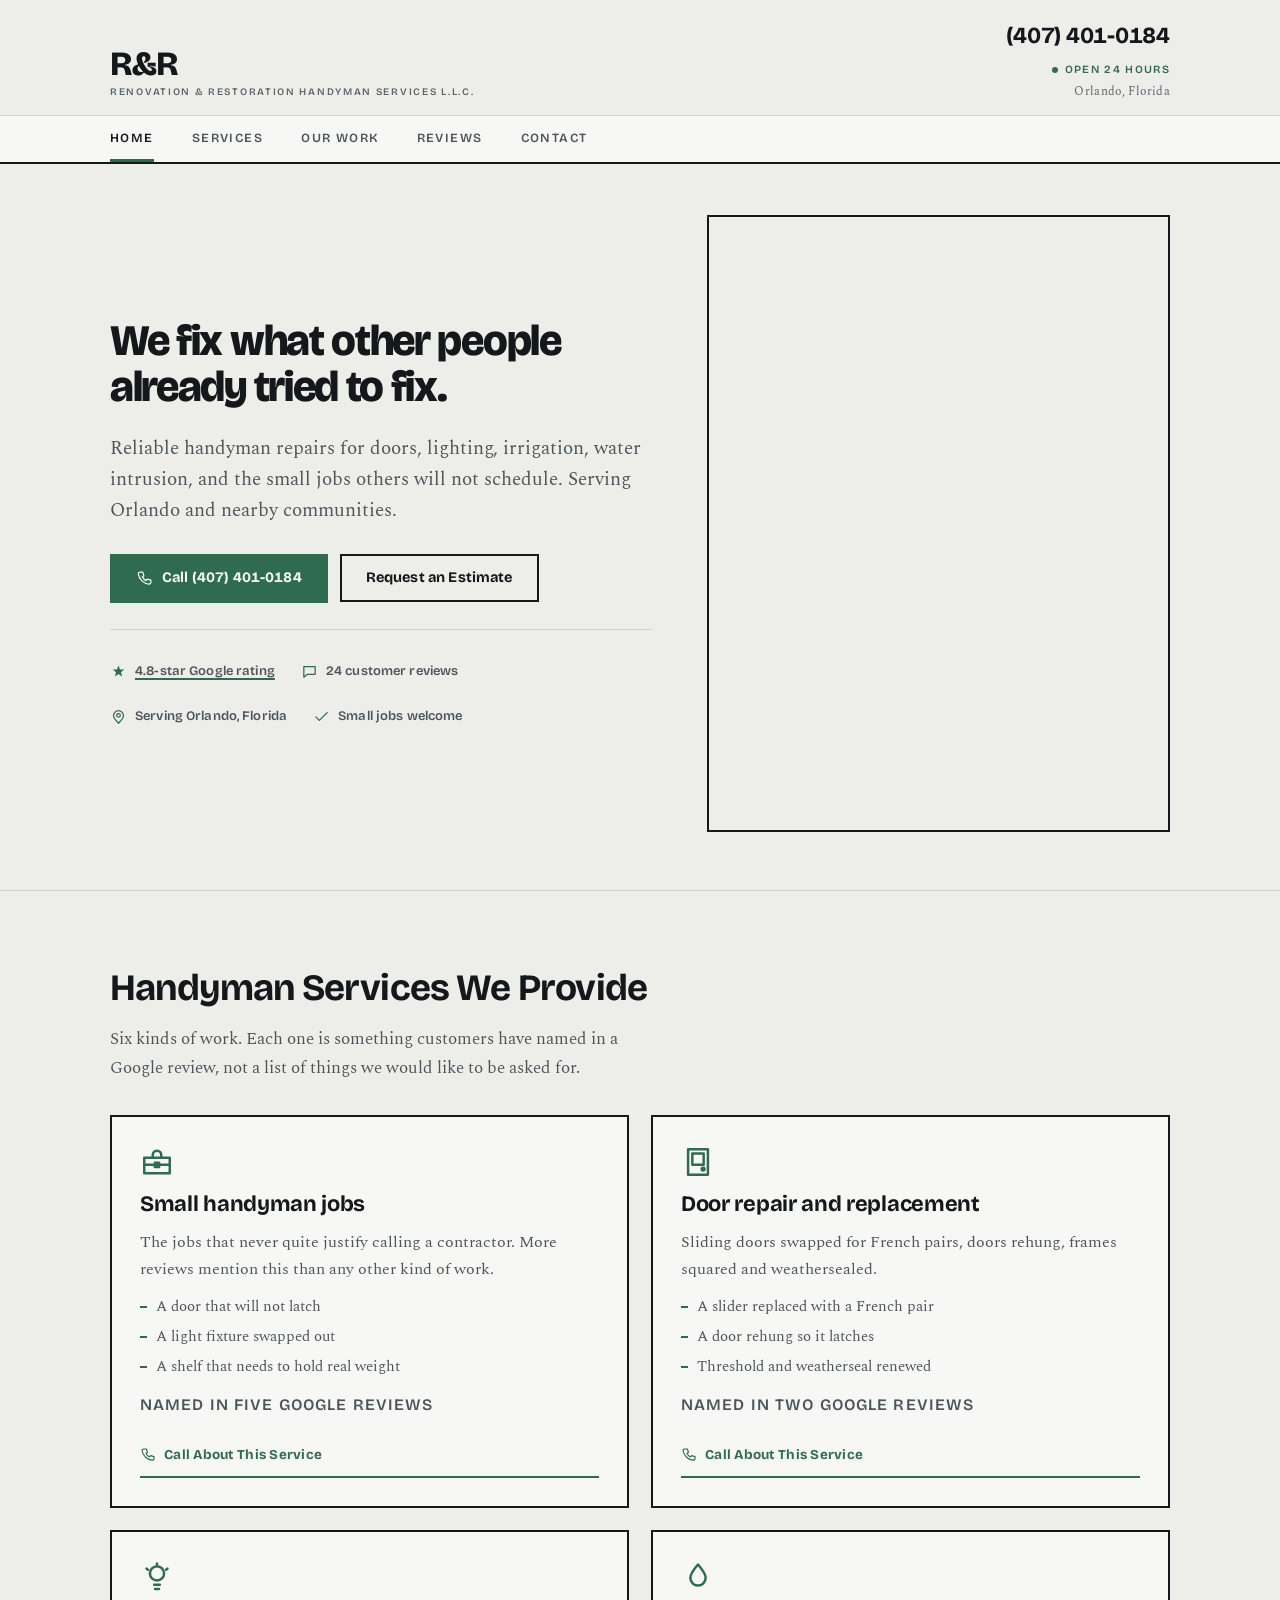
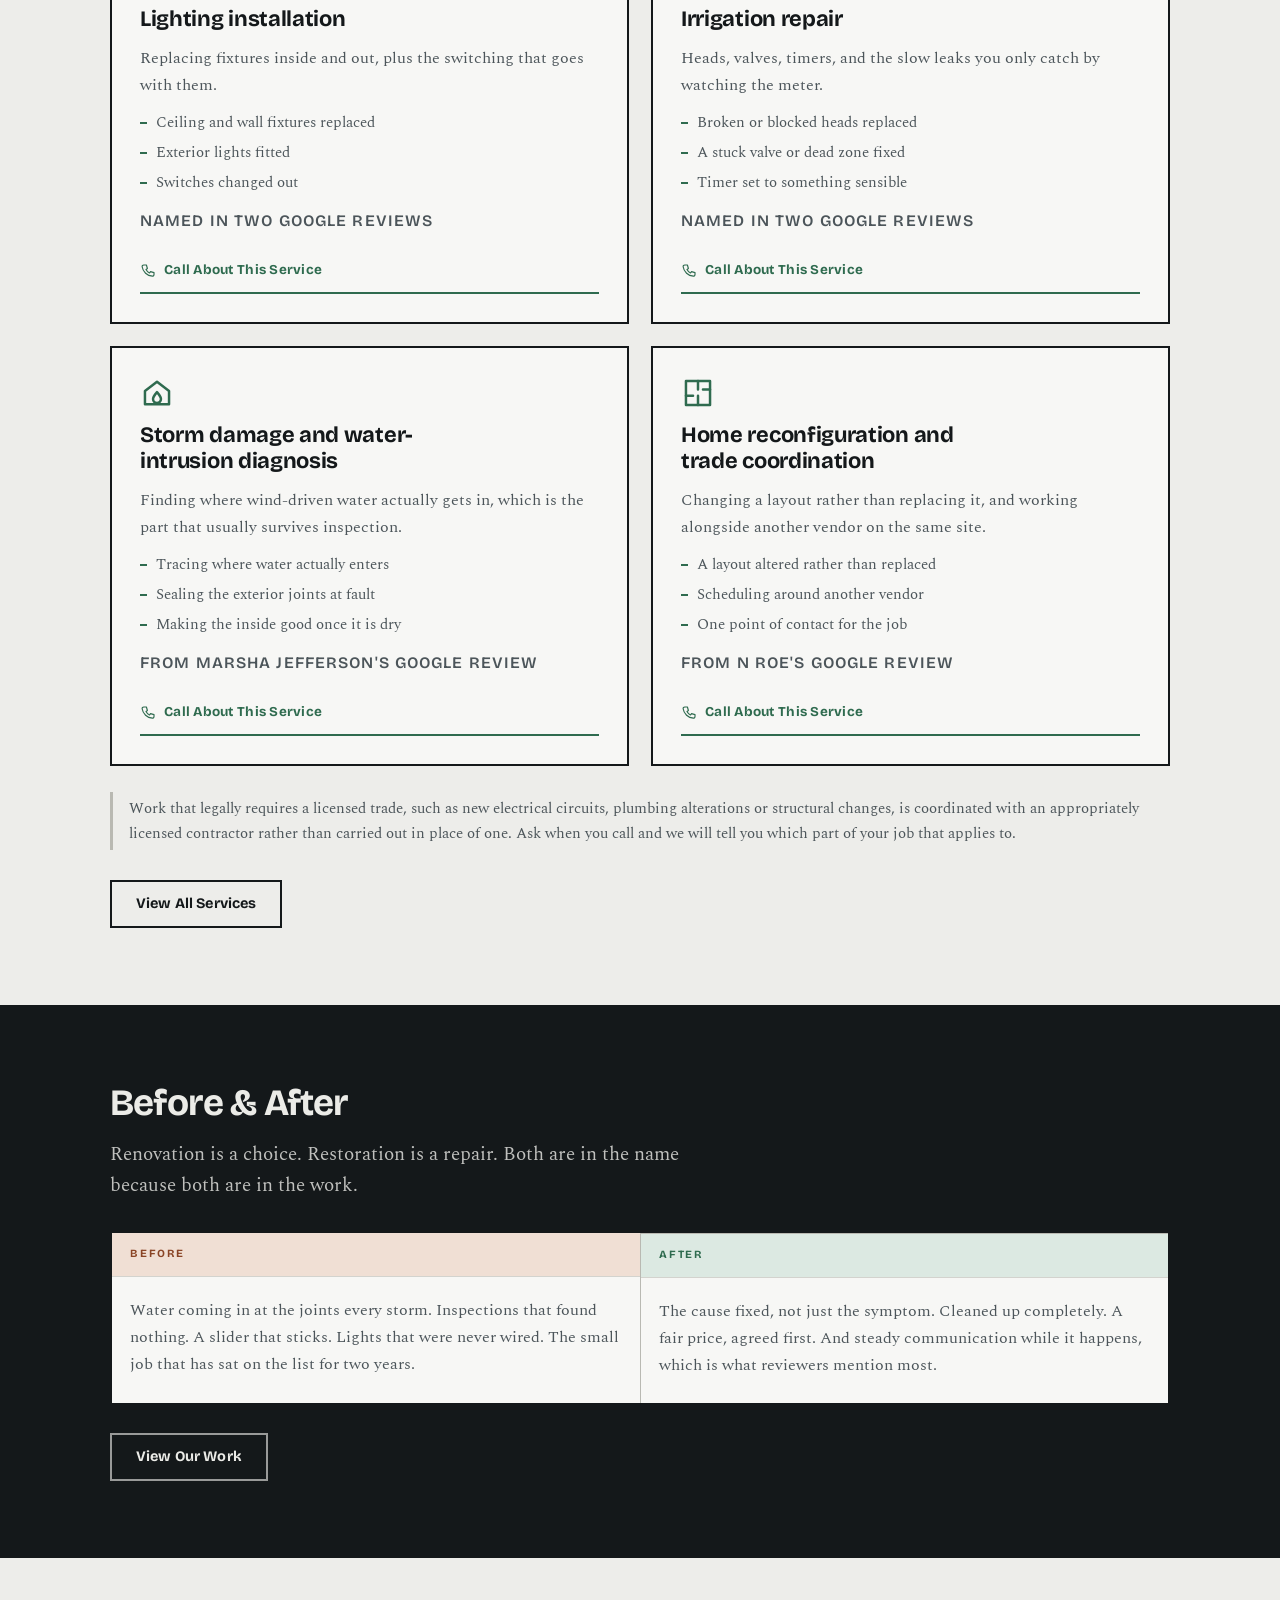
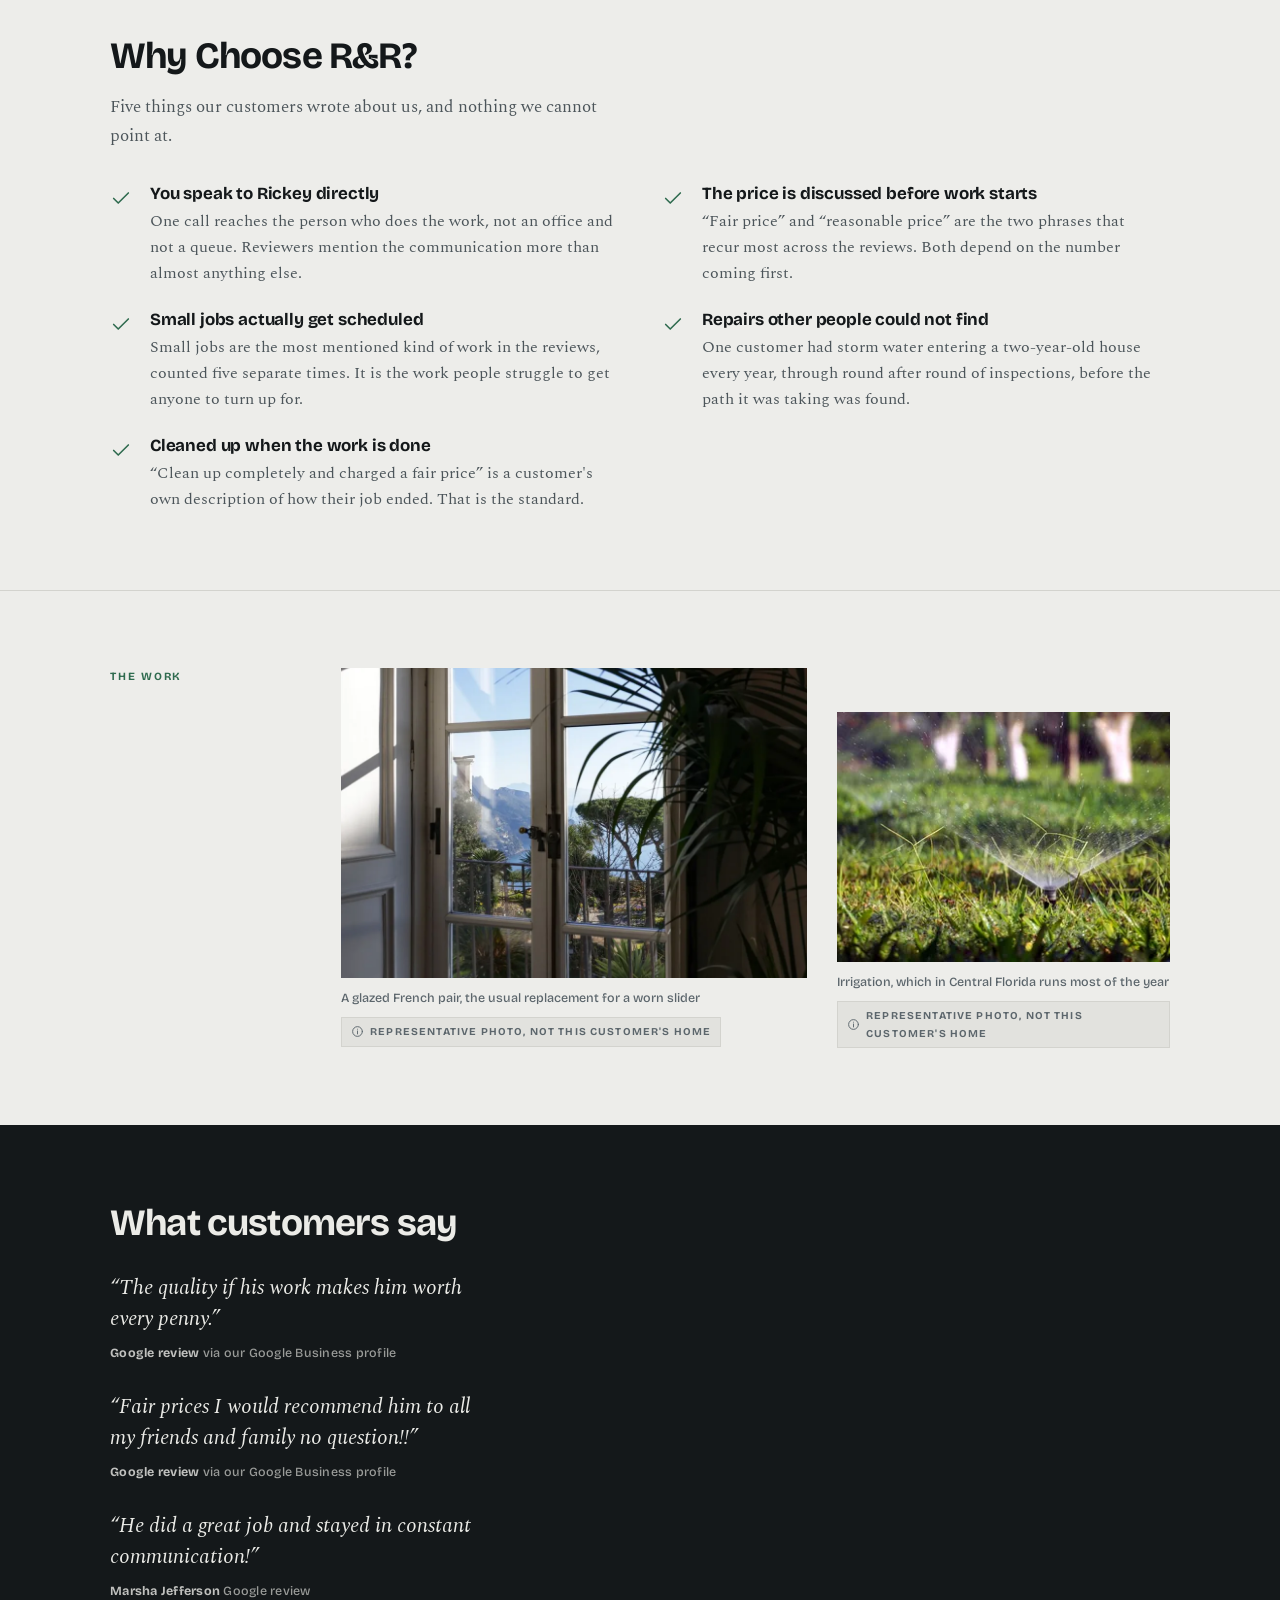
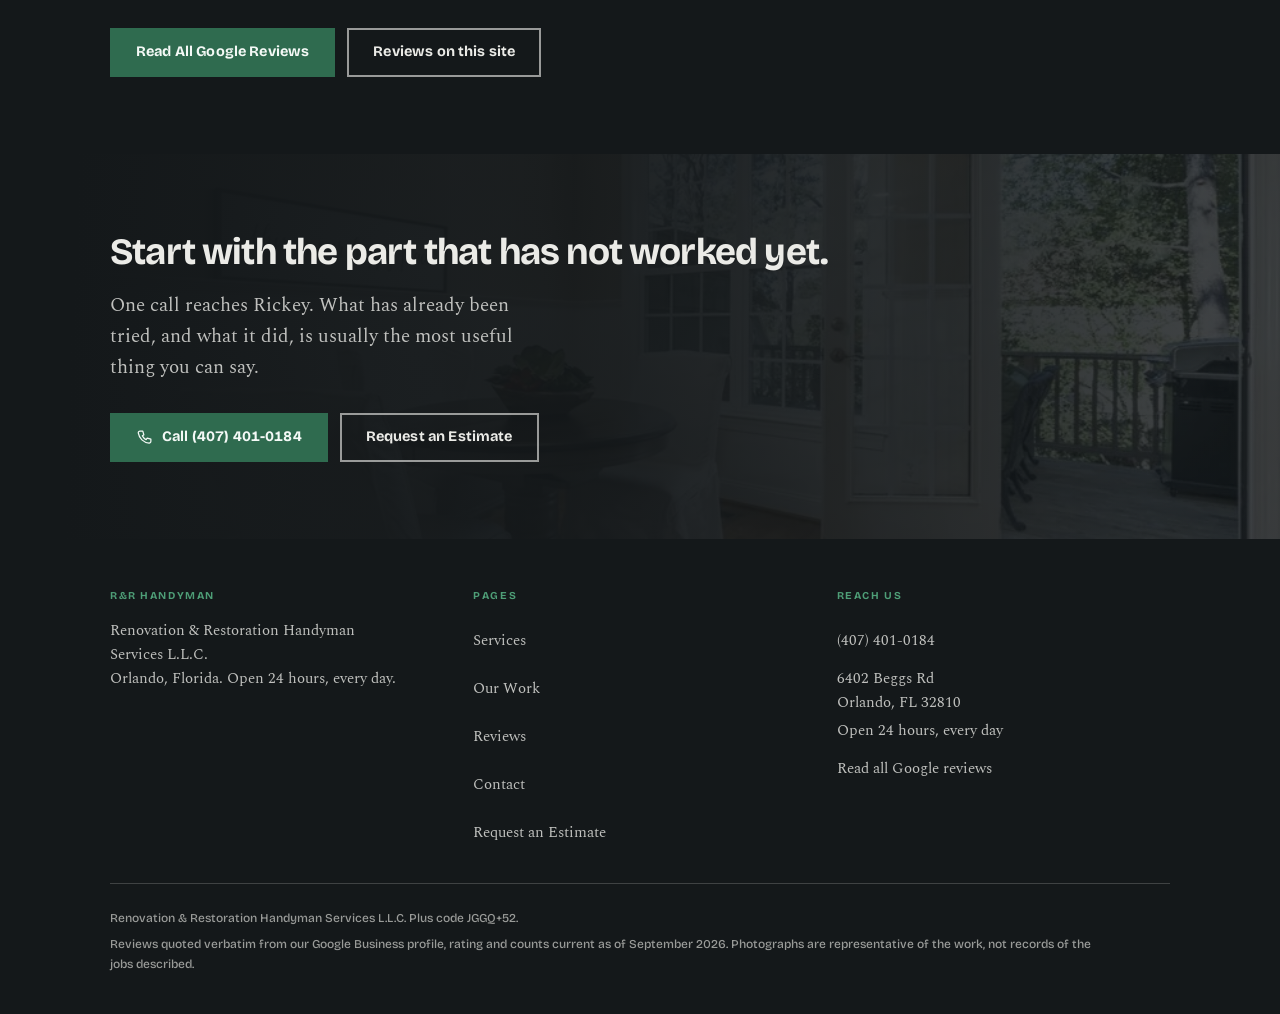
==== commit 4dad2aaf: "Serve WebP for band backgrounds, drop unused images, fewer font instances - The closing-band backgro" ====
--- a/index.html
+++ b/index.html
@@ -28,7 +28,7 @@
      Bricolage variable file alongside it made the two compete and pushed LCP
      out, so the display face loads at its normal priority. -->
 <link rel="preload" href="assets/fonts/spectral-400-latin.woff2" as="font" type="font/woff2" crossorigin>
-<link rel="stylesheet" href="assets/site.css?v=6">
+<link rel="stylesheet" href="assets/site.css?v=7">
 
 <script type="application/ld+json">
 {
--- a/assets/site.css
+++ b/assets/site.css
@@ -313,6 +313,9 @@
   color: var(--green);
 }
 
+/* Three optical sizes only. Each distinct opsz/weight pair is a separate
+   variable-font instance to synthesise, and style recalculation was the
+   largest main-thread cost on the page. */
 /* ══ typography ══ */
 .display {
   font-family: var(--font-display); font-variation-settings: "opsz" 96;
@@ -320,12 +323,12 @@
   line-height: 1.05; letter-spacing: -0.03em;
 }
 .h-section {
-  font-family: var(--font-display); font-variation-settings: "opsz" 48;
+  font-family: var(--font-display); font-variation-settings: "opsz" 40;
   font-weight: 700; font-size: clamp(25px, 2.9vw, 38px);
   line-height: 1.12; letter-spacing: -0.022em;
 }
 .h-sub {
-  font-family: var(--font-display); font-variation-settings: "opsz" 28;
+  font-family: var(--font-display); font-variation-settings: "opsz" 24;
   font-weight: 700; font-size: clamp(19px, 2vw, 24px);
   line-height: 1.2; letter-spacing: -0.014em;
 }
@@ -402,7 +405,7 @@
   width: 34px; height: 34px; color: var(--green);
 }
 .card h2, .card h3 {
-  font-family: var(--font-display); font-variation-settings: "opsz" 28;
+  font-family: var(--font-display); font-variation-settings: "opsz" 24;
   font-weight: 700; font-size: clamp(19px, 1.9vw, 22px); line-height: 1.2;
   letter-spacing: -0.014em;
 }
@@ -575,7 +578,7 @@
 .topic dd { order: -1; }
 .topic dt { font-size: 16px; line-height: 24px; color: var(--ink-2); }
 .topic dd {
-  margin: 0; font-family: var(--font-display); font-variation-settings: "opsz" 32;
+  margin: 0; font-family: var(--font-display); font-variation-settings: "opsz" 24;
   font-weight: 800; font-size: 26px; line-height: 1; letter-spacing: -0.02em;
   color: var(--green); font-variant-numeric: tabular-nums;
 }
